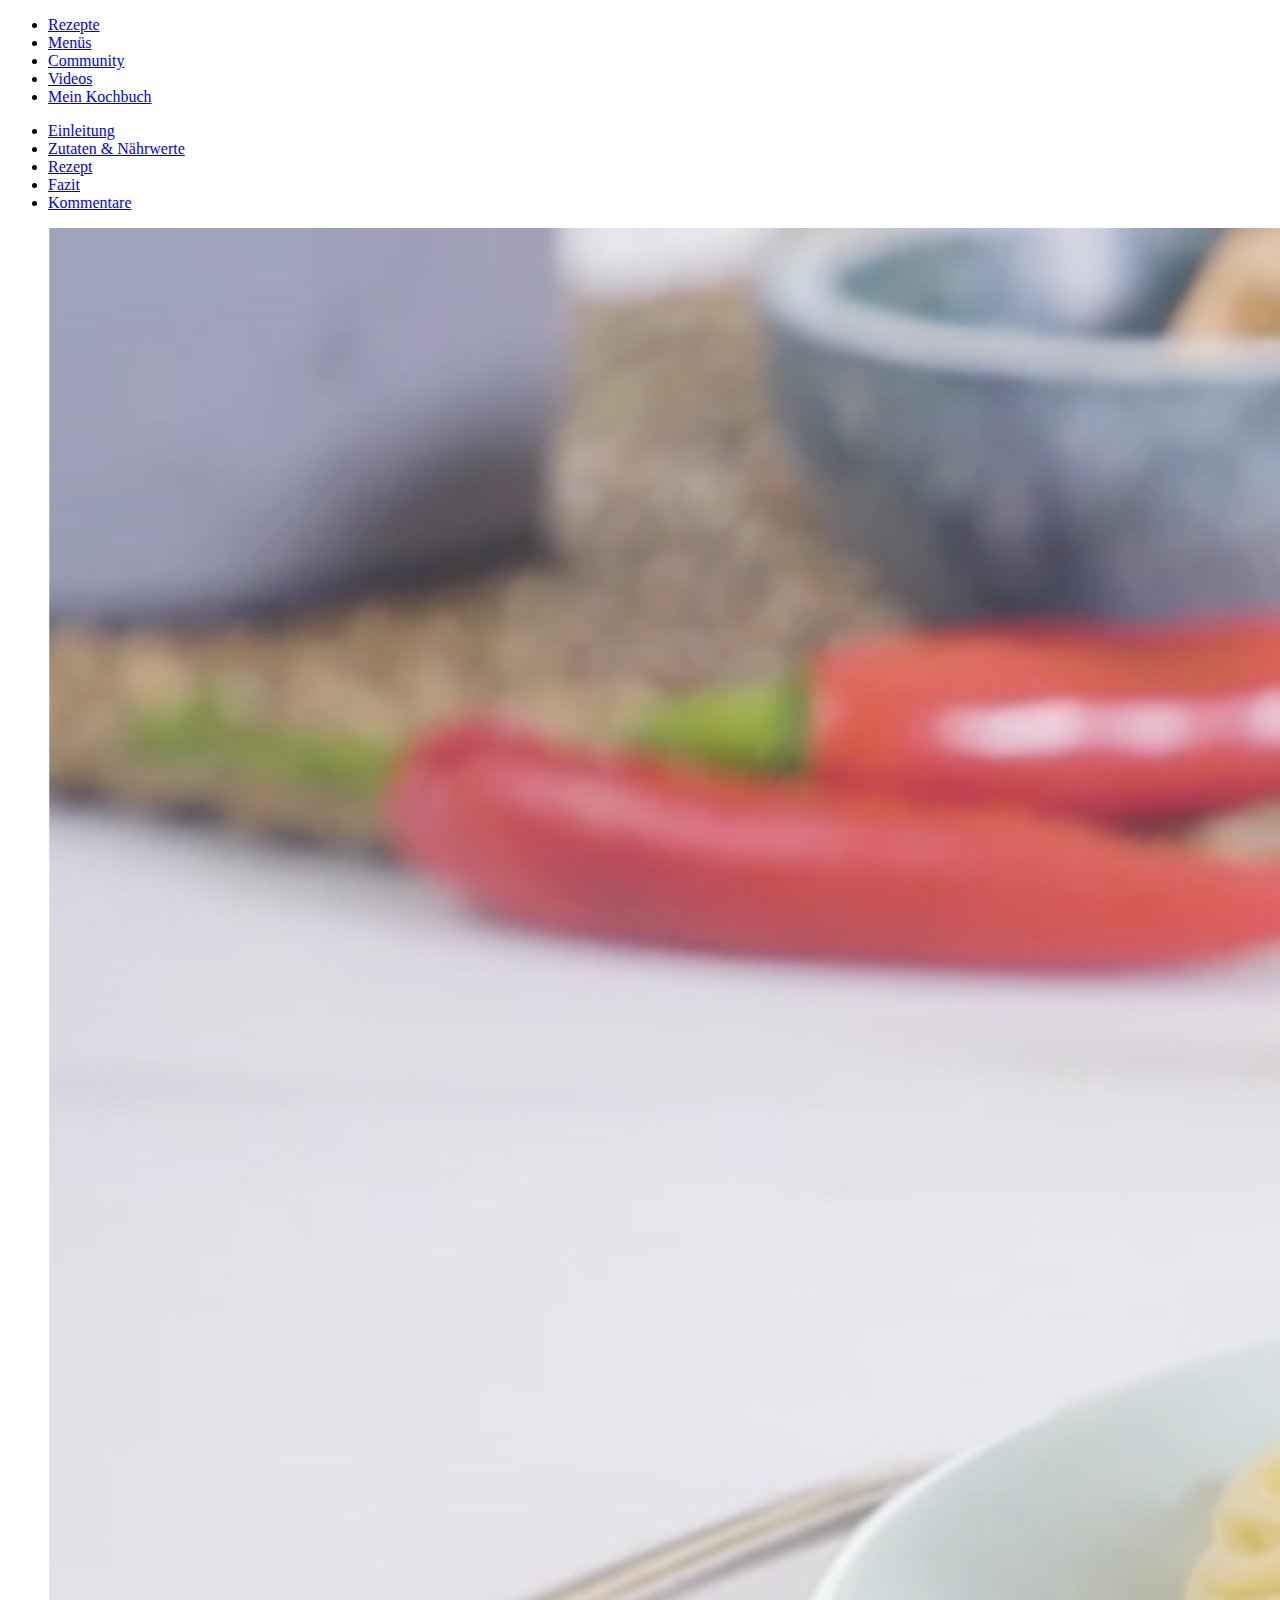
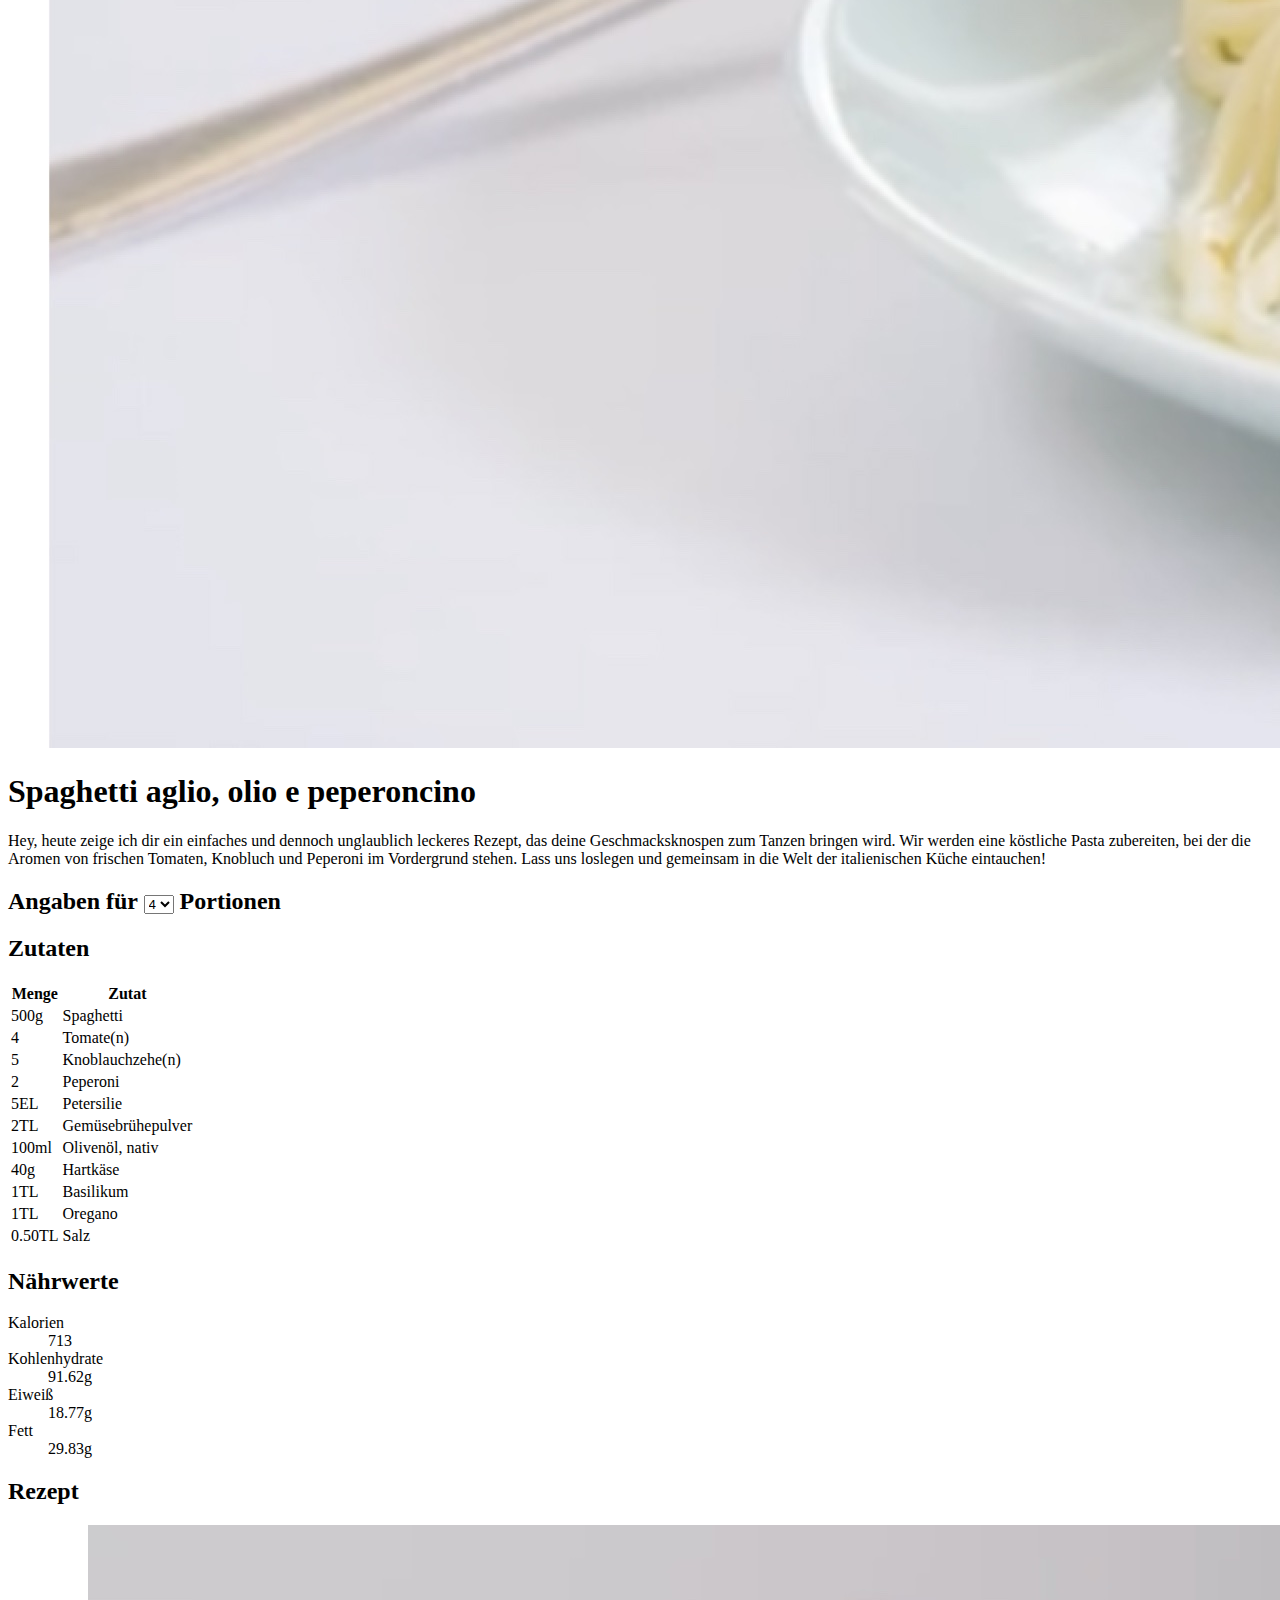
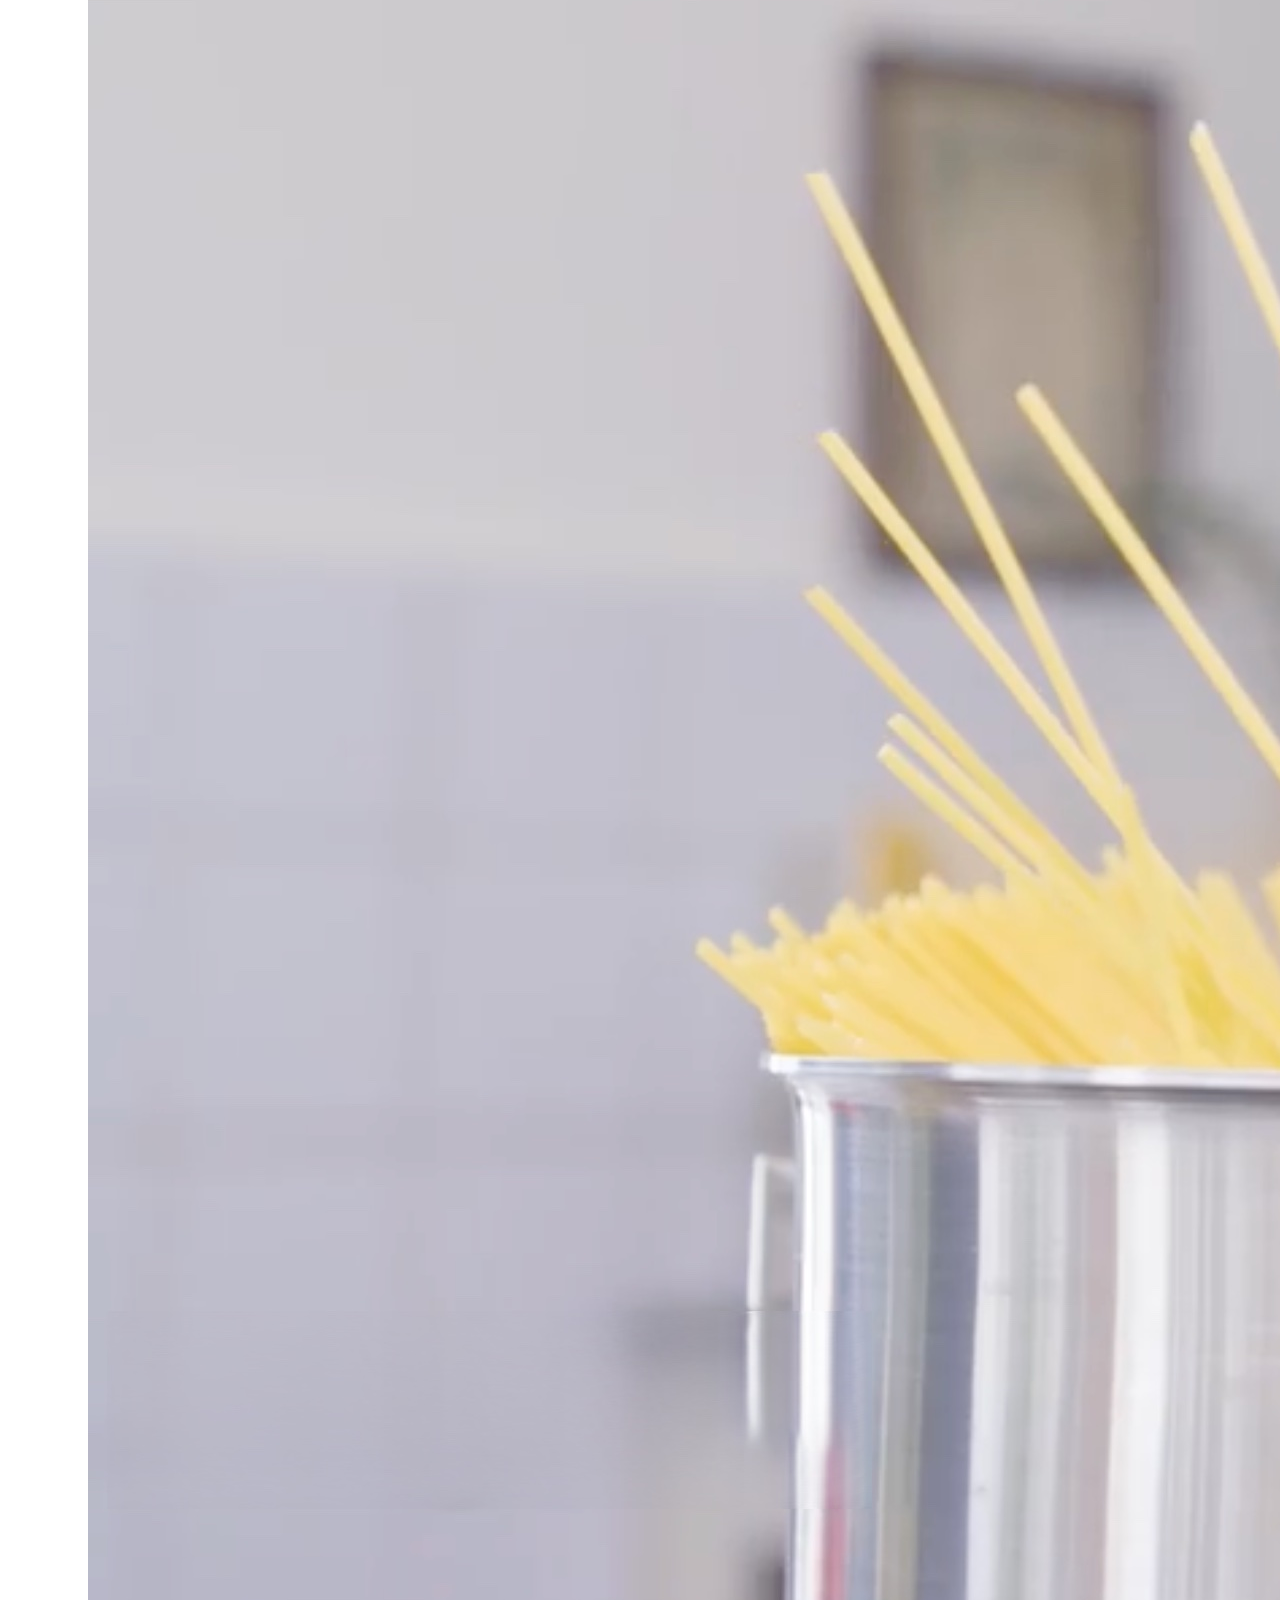
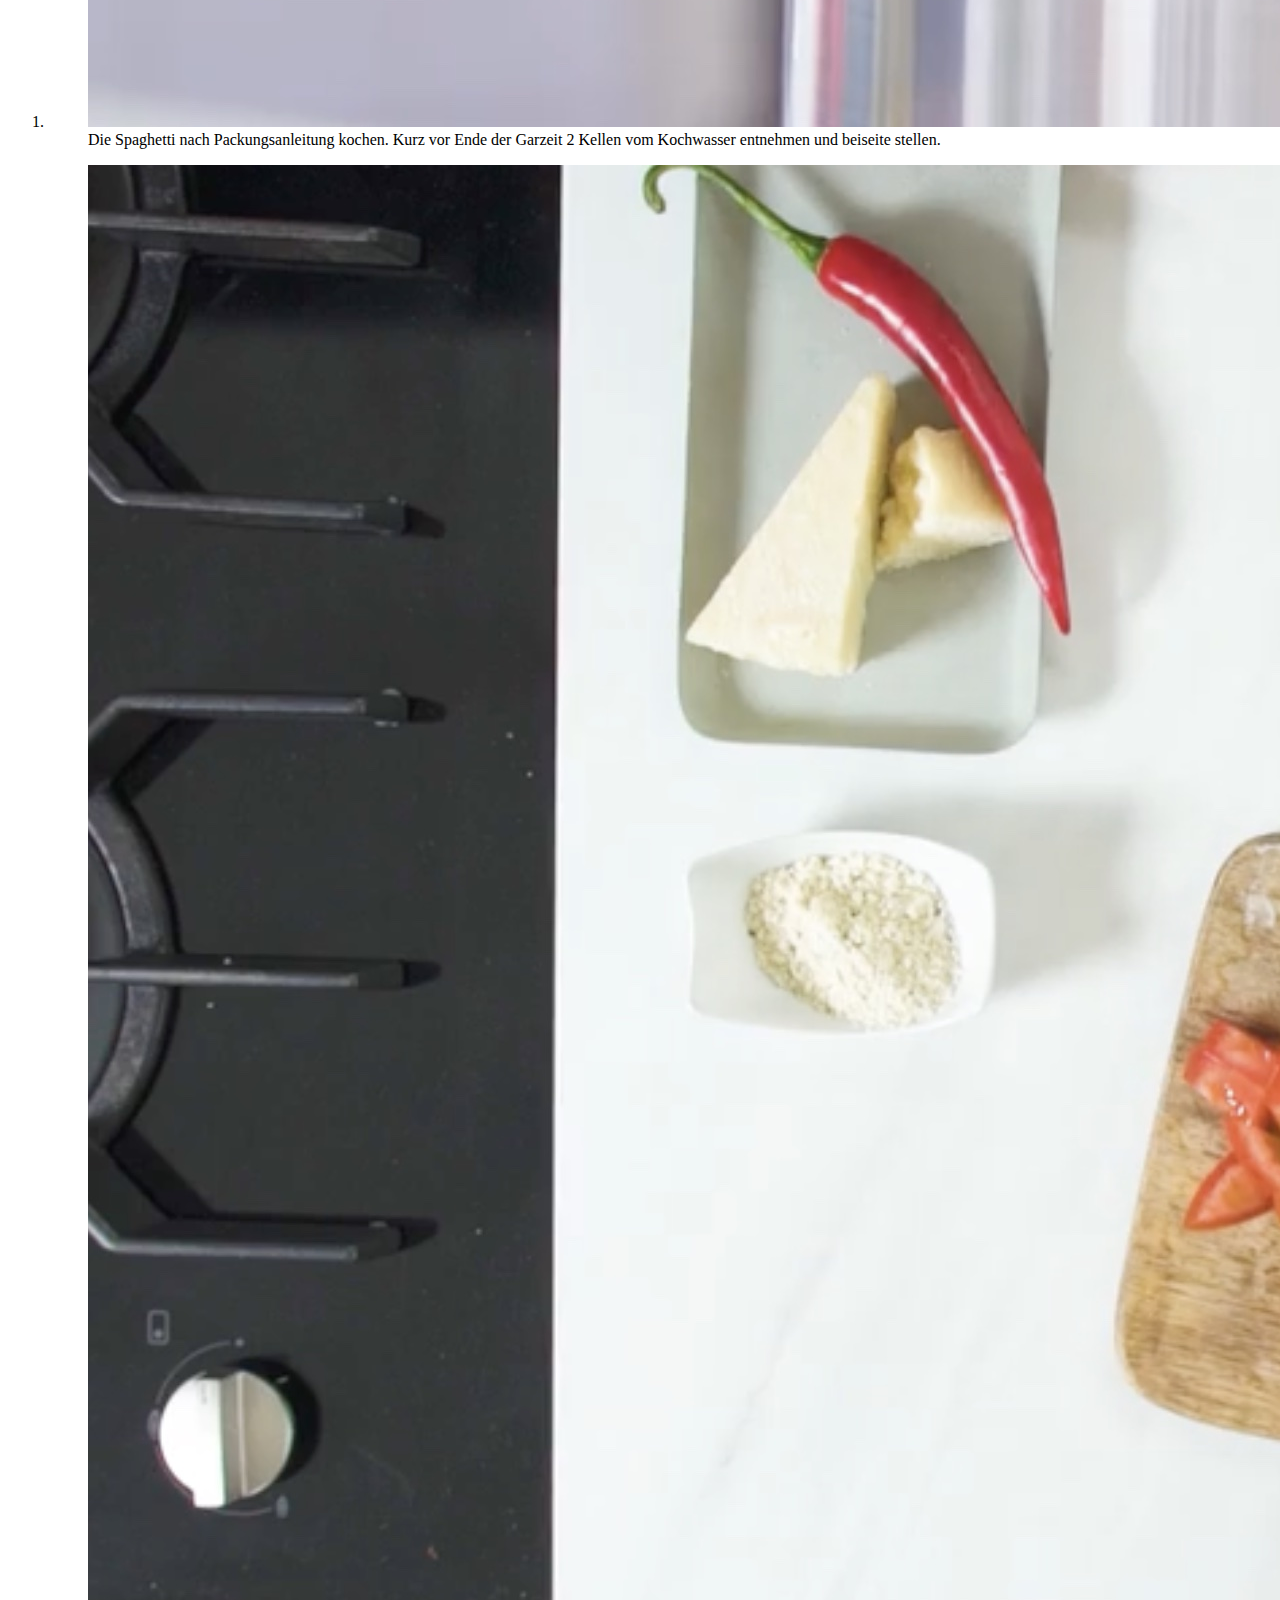
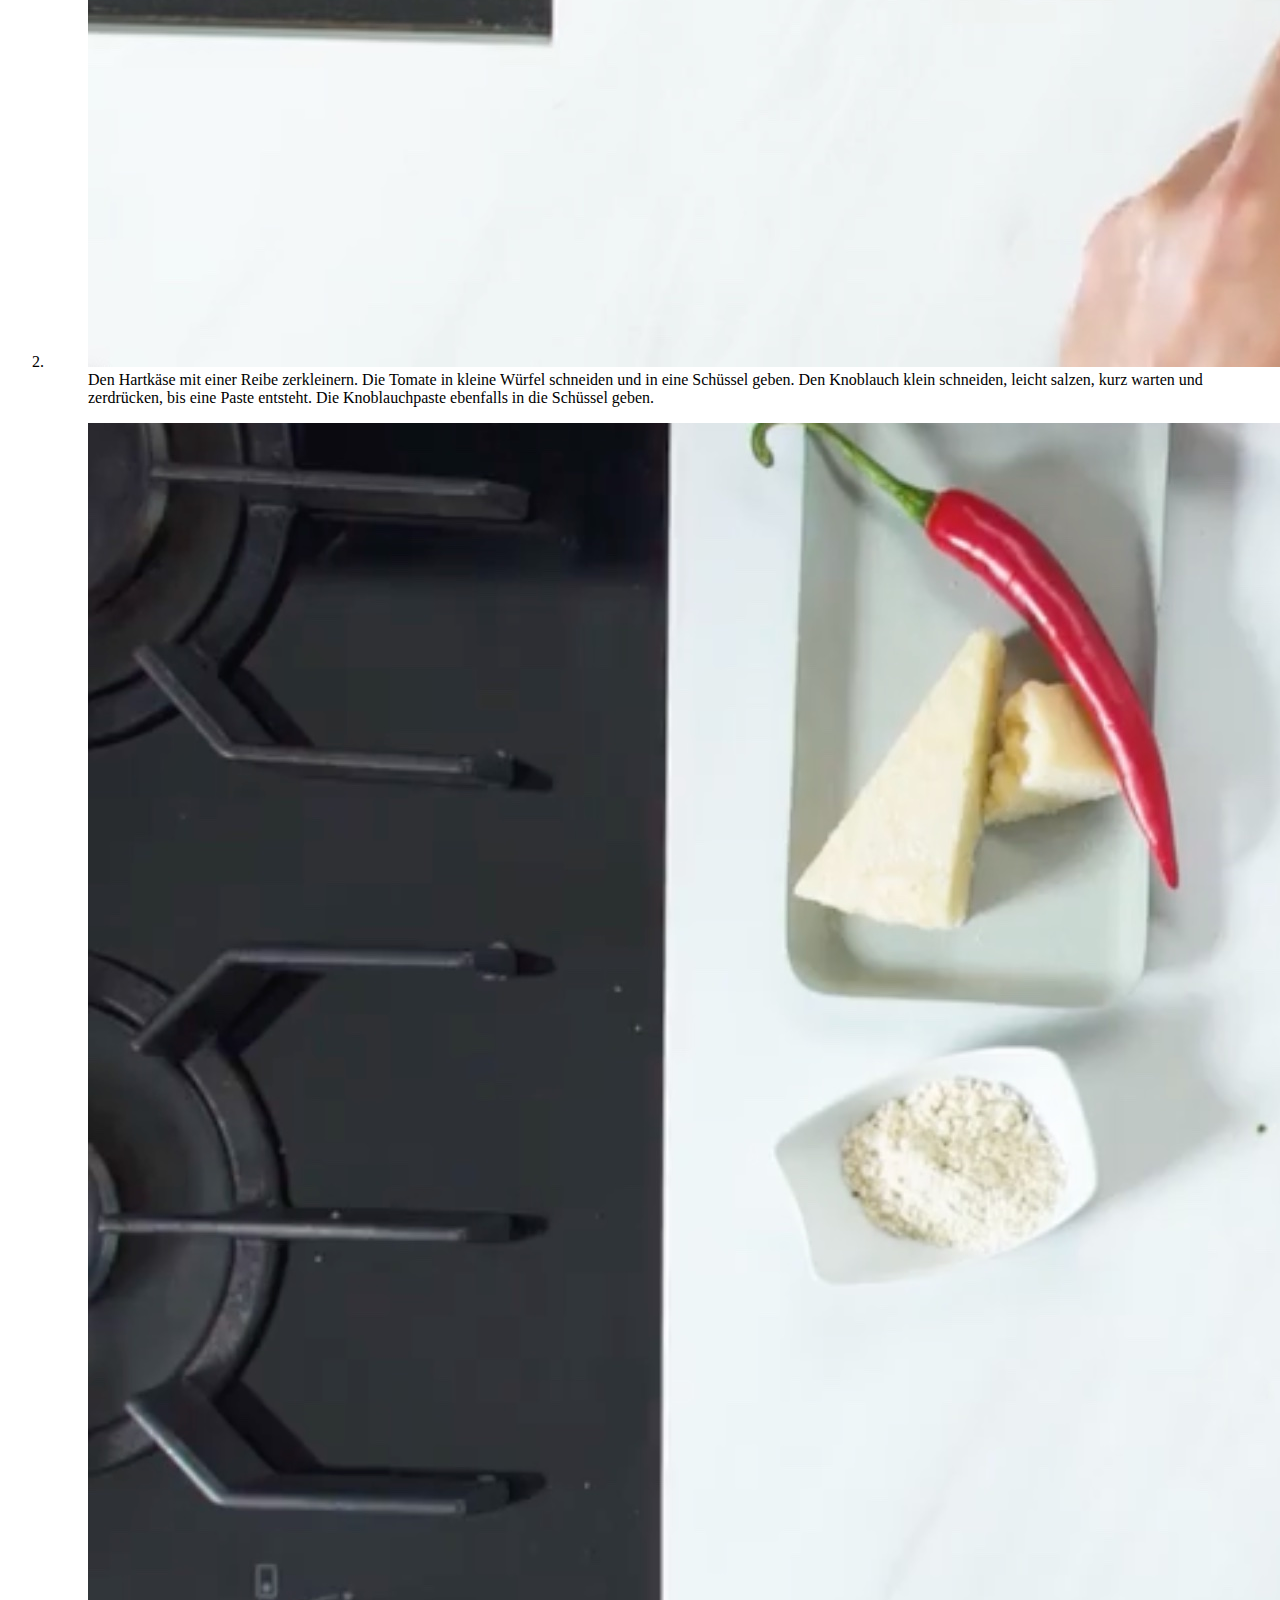
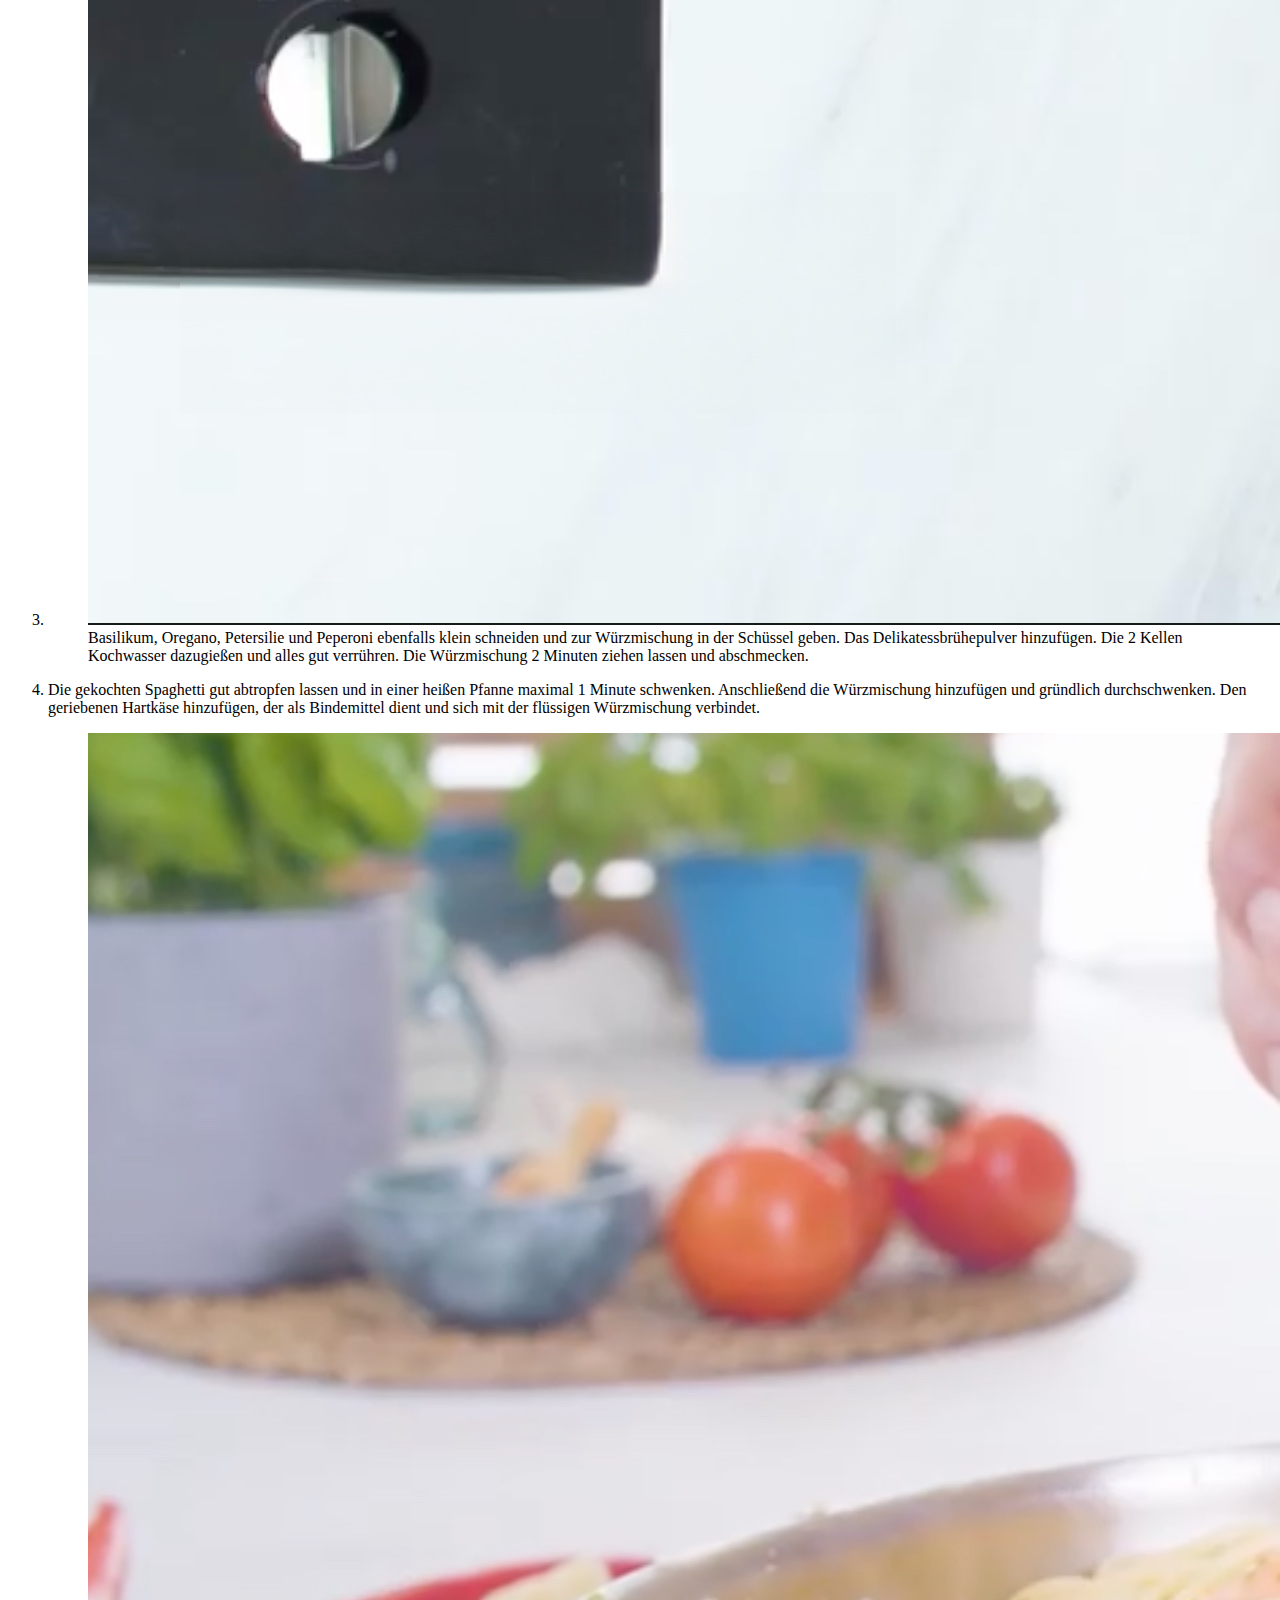
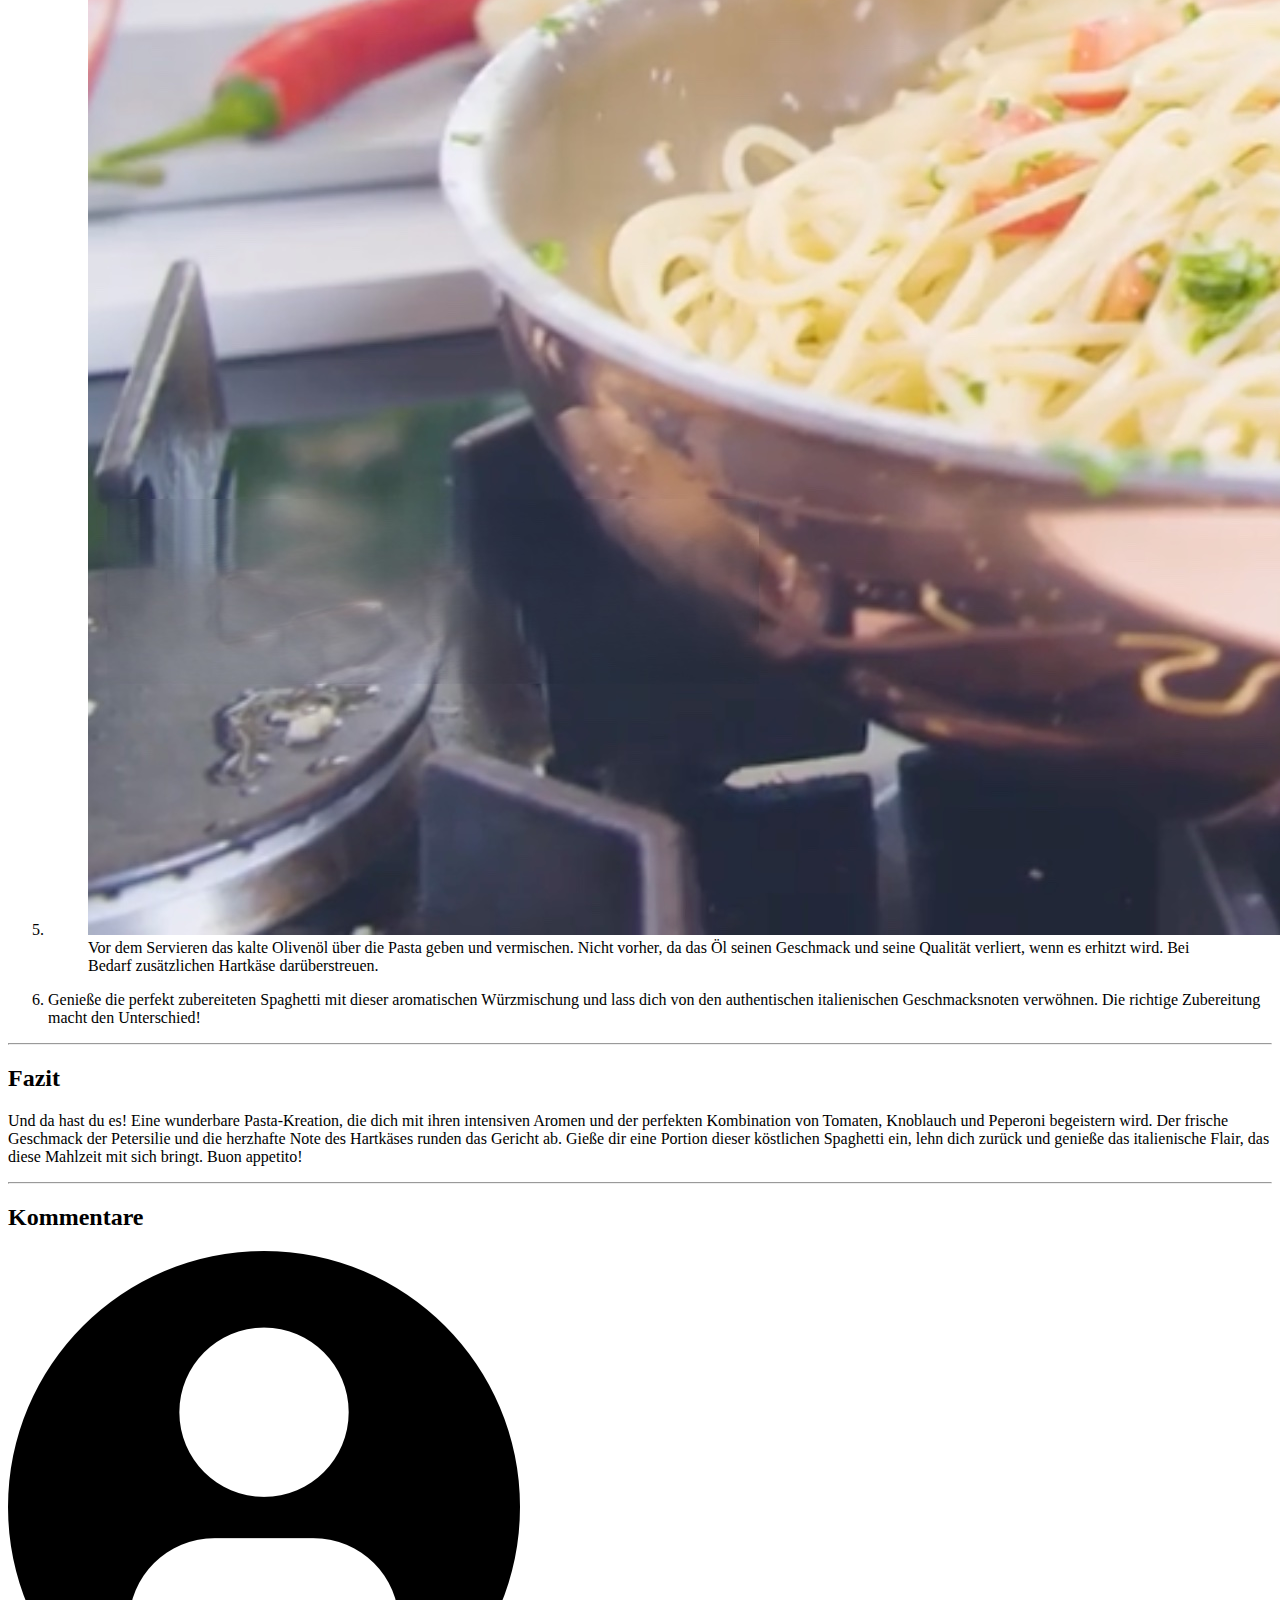
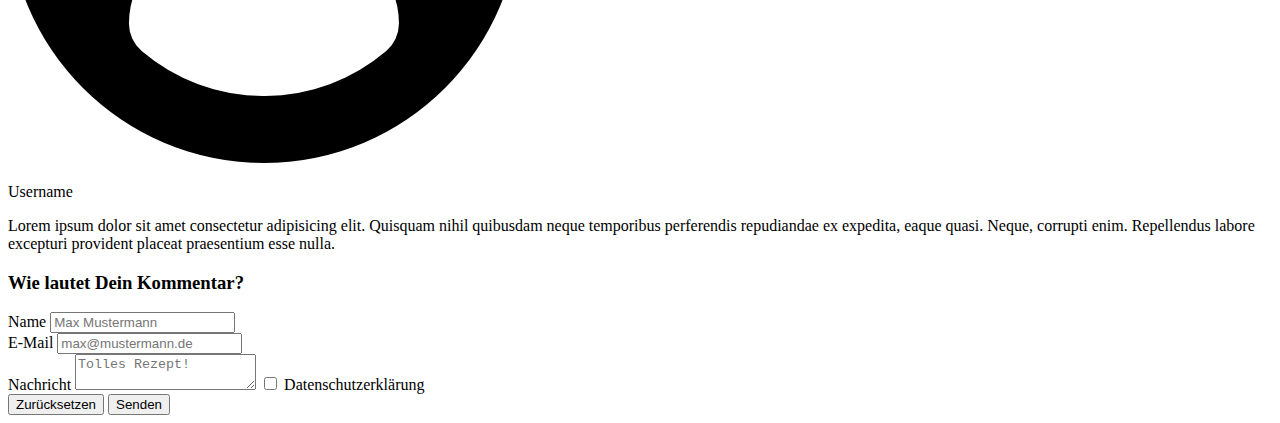
==== recipes/spaghetti-aglio-olio-e-peperoncino.html @ ffceed74 "change on relative path styles" ====
<!DOCTYPE html>
<html lang="de">
  <head>
    <meta charset="UTF-8" >
    <meta http-equiv="X-UA-Compatible" content="IE=edge" >
    <meta name="viewport" content="width=device-width, initial-scale=1.0" >
    <title>Spaghetti aglio, olio e peperoncino</title>

    <link rel="stylesheet" href="https://github.com/mi-classroom/fd-feature-requests-session-6-team-frontdevs/main/styles/reset.css" >
    <link rel="stylesheet" href="https://github.com/mi-classroom/fd-feature-requests-session-6-team-frontdevs/main/styles/base.css" >
    <link rel="stylesheet" href="https://github.com/mi-classroom/fd-feature-requests-session-6-team-frontdevs/main/styles/variables.css" >
    <link rel="stylesheet" href="https://github.com/mi-classroom/fd-feature-requests-session-6-team-frontdevs/main/styles/layout.css" >
    <link rel="stylesheet" href="https://github.com/mi-classroom/fd-feature-requests-session-6-team-frontdevs/main/styles/components.css" >
    <link rel="stylesheet" href="https://github.com/mi-classroom/fd-feature-requests-session-6-team-frontdevs/main/styles/quantity-selector.css" >
  </head>

  <body>
    <header class="navbar">
      <nav>
        <ul>
          <li>
            <a
              class="is-active"
              href="/recipes/spaghetti-aglio-olio-e-peperoncino.html"
              >Rezepte</a
            >
          </li>
          <li><a href="/index.html">Menüs</a></li>
          <li><a href="#">Community</a></li>
          <li><a href="#">Videos</a></li>
          <li><a href="#">Mein Kochbuch</a></li>
        </ul>
      </nav>
    </header>

    <main>
      <nav data-intern-nav class="intern-nav">
        <ul>
          <li><a href="#einleitung">Einleitung</a></li>
          <li><a href="#zutaten-und-naehrwerte">Zutaten & Nährwerte</a></li>
          <li><a href="#rezept">Rezept</a></li>
          <li><a href="#fazit">Fazit</a></li>
          <li><a href="#kommentare">Kommentare</a></li>
        </ul>
      </nav>
      <article class="hero" id="einleitung">
        <figure>
          <img
            src="/images/spaghetti-aglio-olio-e-peperoncino.jpg"
            alt="Bild von Spaghetti aglio, olio e peperoncino"
          >
        </figure>

        <div class="hero-content">
          <h1>Spaghetti aglio, olio e peperoncino</h1>
          <p>
            Hey, heute zeige ich dir ein einfaches und dennoch unglaublich
            leckeres Rezept, das deine Geschmacksknospen zum Tanzen bringen
            wird. Wir werden eine köstliche Pasta zubereiten, bei der die Aromen
            von frischen Tomaten, Knobluch und Peperoni im Vordergrund stehen.
            Lass uns loslegen und gemeinsam in die Welt der italienischen Küche
            eintauchen!
          </p>
        </div>
      </article>

      <section id="zutaten-und-naehrwerte">
        <h2 class="quantity-selector-head">
          Angaben für
          <span class="highlighted">
            <select
              name="quantity-selector"
              id="quantity-selector"
              data-quantity-selector
            >
              <option value="1">1</option>
              <option value="2">2</option>
              <option value="3">3</option>
              <option value="4" selected>4</option>
              <option value="5">5</option>
              <option value="6">6</option>
              <option value="7">7</option>
              <option value="8">8</option>
            </select></span
          >
          Portionen
        </h2>

        <div class="grid" data-columns="2">
          <section class="ingredients">
            <h2>Zutaten</h2>

            <table>
              <thead>
                <tr>
                  <th>Menge</th>
                  <th>Zutat</th>
                </tr>
              </thead>
              <tbody>
                <tr>
                  <td data-quantity="125" data-unit="g"></td>
                  <td>Spaghetti</td>
                </tr>
                <tr>
                  <td data-quantity="1"></td>
                  <td>Tomate(n)</td>
                </tr>
                <tr>
                  <td data-quantity="1.25"></td>
                  <td>Knoblauchzehe(n)</td>
                </tr>
                <tr>
                  <td data-quantity="0.5"></td>
                  <td>Peperoni</td>
                </tr>
                <tr>
                  <td data-quantity="1.25" data-unit="EL"></td>
                  <td>Petersilie</td>
                </tr>
                <tr>
                  <td data-quantity="0.5" data-unit="TL"></td>
                  <td>Gemüsebrühepulver</td>
                </tr>
                <tr>
                  <td data-quantity="25" data-unit="ml"></td>
                  <td>Olivenöl, nativ</td>
                </tr>
                <tr>
                  <td data-quantity="10" data-unit="g"></td>
                  <td>Hartkäse</td>
                </tr>
                <tr>
                  <td data-quantity="0.25" data-unit="TL"></td>
                  <td>Basilikum</td>
                </tr>
                <tr>
                  <td data-quantity="0.25" data-unit="TL"></td>
                  <td>Oregano</td>
                </tr>
                <tr>
                  <td data-quantity="0.125" data-unit="TL"></td>
                  <td>Salz</td>
                </tr>
              </tbody>
            </table>
          </section>

          <section class="nutritional-values">
            <h2>Nährwerte</h2>

            <dl>
              <dt>Kalorien</dt>
              <dd data-quantity="178.25"></dd>
              <dt>Kohlenhydrate</dt>
              <dd data-quantity="22.905" data-unit="g"></dd>
              <dt>Eiweiß</dt>
              <dd data-quantity="4.6925" data-unit="g"></dd>
              <dt>Fett</dt>
              <dd data-quantity="7.4575" data-unit="g"></dd>
            </dl>
          </section>
        </div>
      </section>

      <section id="rezept">
        <h2>Rezept</h2>
        <ol class="steps">
          <li>
            <figure>
              <img
                src="../images/step-1.jpg"
                alt="Topf mit kassen Spaghetti drin"
              >
              <figcaption class="has-counter">
                Die Spaghetti nach Packungsanleitung kochen. Kurz vor Ende der
                Garzeit 2 Kellen vom Kochwasser entnehmen und beiseite stellen.
              </figcaption>
            </figure>
          </li>
          <li>
            <figure class="is-reversed">
              <img
                src="../images/step-2.jpg"
                alt="Topf mit kassen Spaghetti drin"
              >
              <figcaption class="has-counter">
                Den Hartkäse mit einer Reibe zerkleinern. Die Tomate in kleine
                Würfel schneiden und in eine Schüssel geben. Den Knoblauch klein
                schneiden, leicht salzen, kurz warten und zerdrücken, bis eine
                Paste entsteht. Die Knoblauchpaste ebenfalls in die Schüssel
                geben.
              </figcaption>
            </figure>
          </li>
          <li>
            <figure>
              <img
                src="../images/step-3.jpg"
                alt="Topf mit kassen Spaghetti drin"
              >
              <figcaption class="has-counter">
                Basilikum, Oregano, Petersilie und Peperoni ebenfalls klein
                schneiden und zur Würzmischung in der Schüssel geben. Das
                Delikatessbrühepulver hinzufügen. Die 2 Kellen Kochwasser
                dazugießen und alles gut verrühren. Die Würzmischung 2 Minuten
                ziehen lassen und abschmecken.
              </figcaption>
            </figure>
          </li>
          <li class="is-text-only">
            <p class="has-counter">
              Die gekochten Spaghetti gut abtropfen lassen und in einer heißen
              Pfanne maximal 1 Minute schwenken. Anschließend die Würzmischung
              hinzufügen und gründlich durchschwenken. Den geriebenen Hartkäse
              hinzufügen, der als Bindemittel dient und sich mit der flüssigen
              Würzmischung verbindet.
            </p>
          </li>
          <li>
            <figure class="is-reversed">
              <img
                src="../images/step-4.jpg"
                alt="Topf mit kassen Spaghetti drin"
              >
              <figcaption class="has-counter">
                Vor dem Servieren das kalte Olivenöl über die Pasta geben und
                vermischen. Nicht vorher, da das Öl seinen Geschmack und seine
                Qualität verliert, wenn es erhitzt wird. Bei Bedarf zusätzlichen
                Hartkäse darüberstreuen.
              </figcaption>
            </figure>
          </li>
          <li class="is-text-only">
            <p class="has-counter">
              Genieße die perfekt zubereiteten Spaghetti mit dieser aromatischen
              Würzmischung und lass dich von den authentischen italienischen
              Geschmacksnoten verwöhnen. Die richtige Zubereitung macht den
              Unterschied!
            </p>
          </li>
        </ol>

        <hr >
      </section>

      <section id="fazit">
        <h2>Fazit</h2>
        <p>
          Und da hast du es! Eine wunderbare Pasta-Kreation, die dich mit ihren
          intensiven Aromen und der perfekten Kombination von Tomaten, Knoblauch
          und Peperoni begeistern wird. Der frische Geschmack der Petersilie und
          die herzhafte Note des Hartkäses runden das Gericht ab. Gieße dir eine
          Portion dieser köstlichen Spaghetti ein, lehn dich zurück und genieße
          das italienische Flair, das diese Mahlzeit mit sich bringt. Buon
          appetito!
        </p>

        <hr >
      </section>

      <section class="comments" id="kommentare">
        <h2>Kommentare</h2>
        <div class="comment">
          <div class="comment-user-info">
            <img src="../images/user.png" alt="Logo" >
            <p>Username</p>
          </div>
          <p>
            Lorem ipsum dolor sit amet consectetur adipisicing elit. Quisquam
            nihil quibusdam neque temporibus perferendis repudiandae ex
            expedita, eaque quasi. Neque, corrupti enim. Repellendus labore
            excepturi provident placeat praesentium esse nulla.
          </p>
        </div>

        <h3>Wie lautet Dein Kommentar?</h3>

        <form action="#">
          <div class="form-container">
            <div class="input-container">
              <label for="name">Name</label>
              <input
                type="text"
                id="name"
                name="name"
                placeholder="Max Mustermann"
              >
            </div>

            <div class="input-container">
              <label for="email">E-Mail</label>
              <input
                type="email"
                id="email"
                name="email"
                placeholder="max@mustermann.de"
              >
            </div>
          </div>

          <div></div>

          <label for="message">Nachricht</label>
          <textarea
            id="message"
            name="message"
            placeholder="Tolles Rezept!"
          ></textarea>

          <label for="data">
            <input type="checkbox" id="data" name="data" >
            Datenschutzerklärung</label
          >

          <div class="form-container">
            <button type="reset">Zurücksetzen</button>

            <button id="comment-submit-btn" type="submit">Senden</button>
          </div>
        </form>
      </section>
    </main>

    <script src="/scripts/form-validation.js"></script>
    <script src="/scripts/main.js"></script>
    <script src="/scripts/quantity-selector.js"></script>
  </body>
</html>
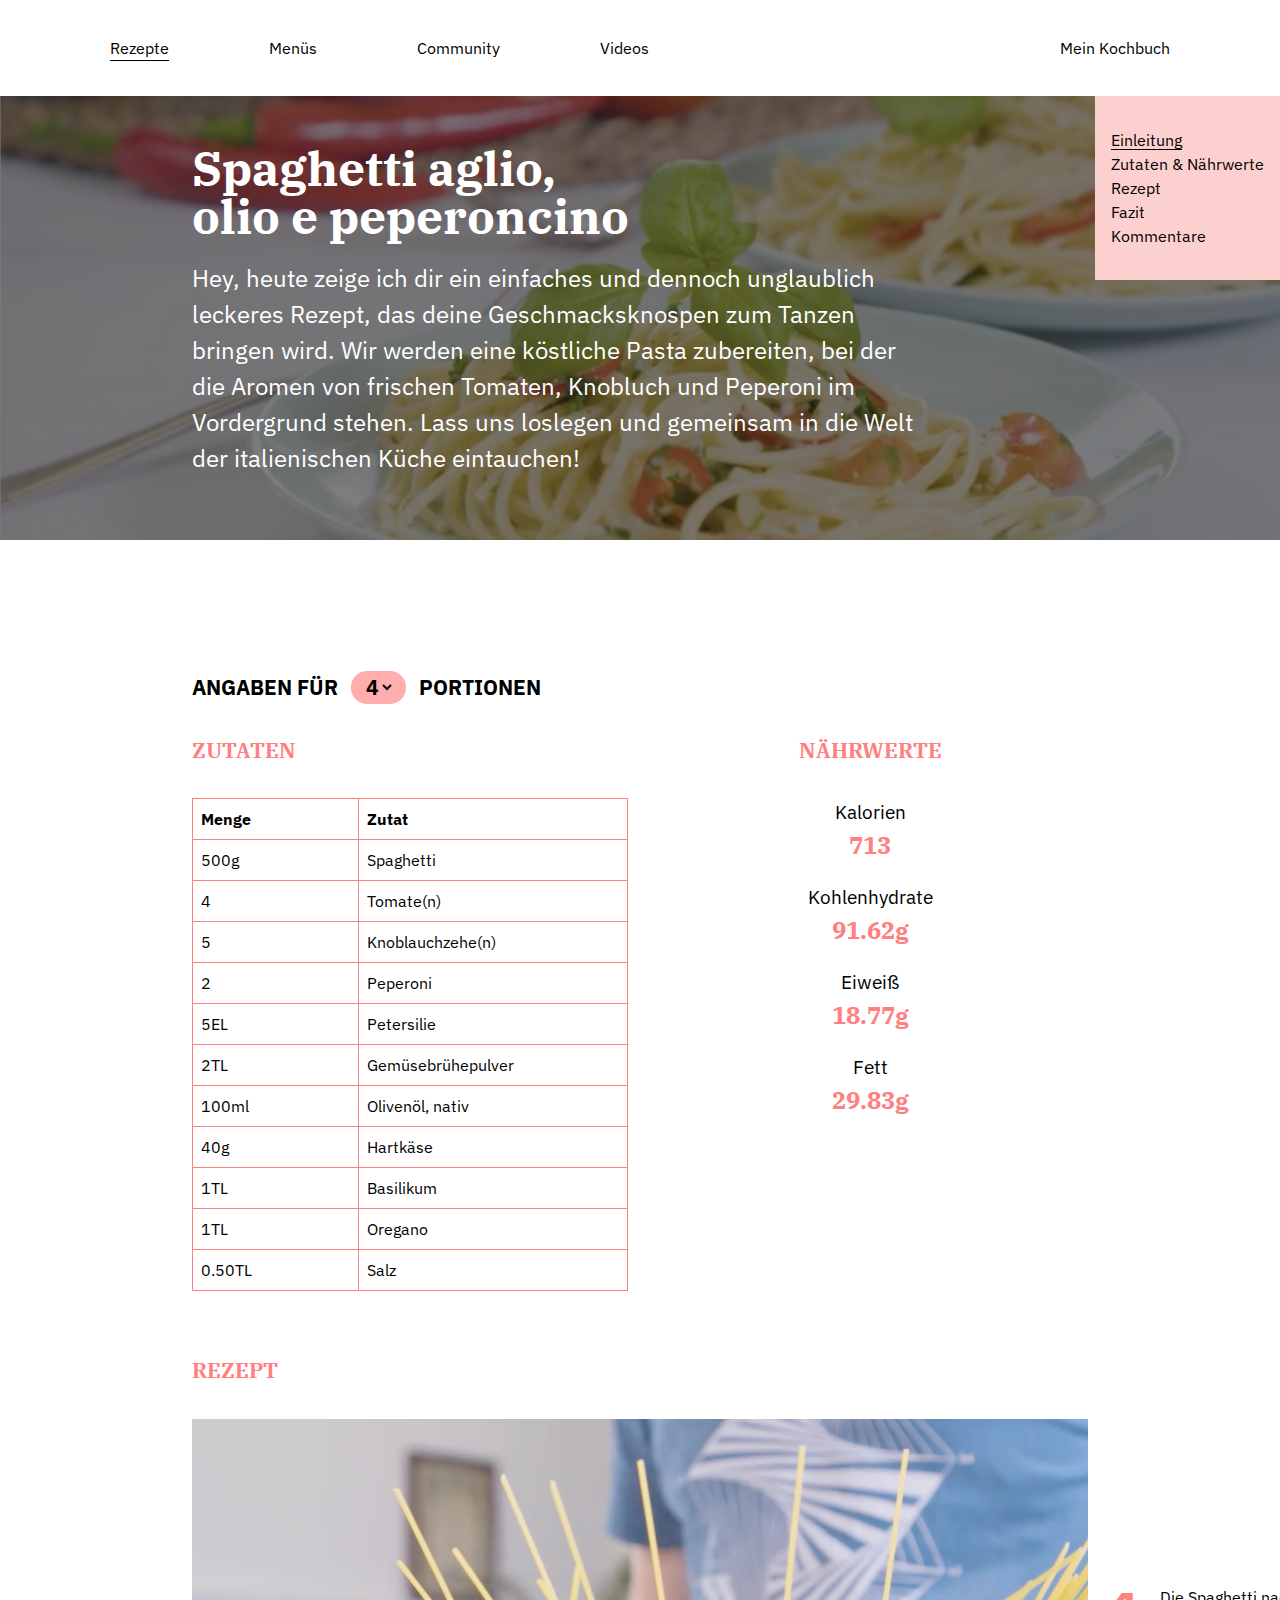
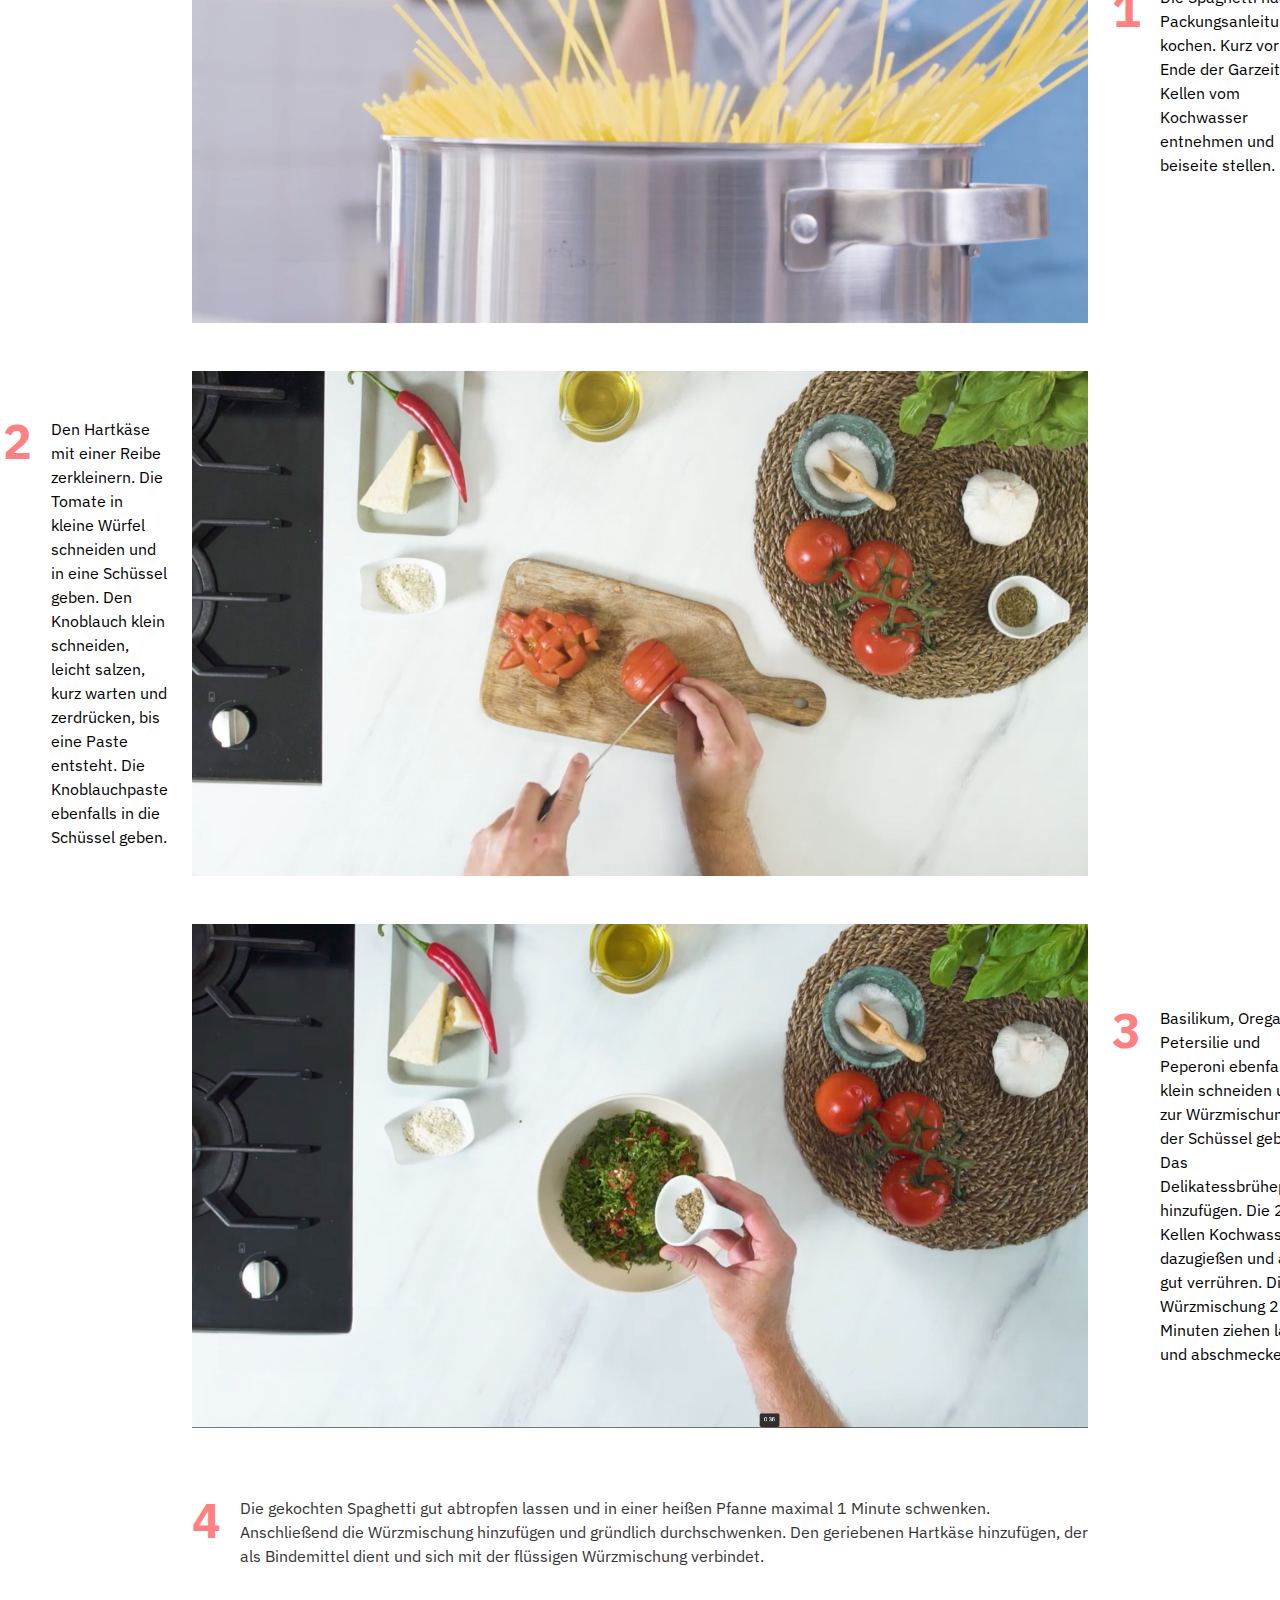
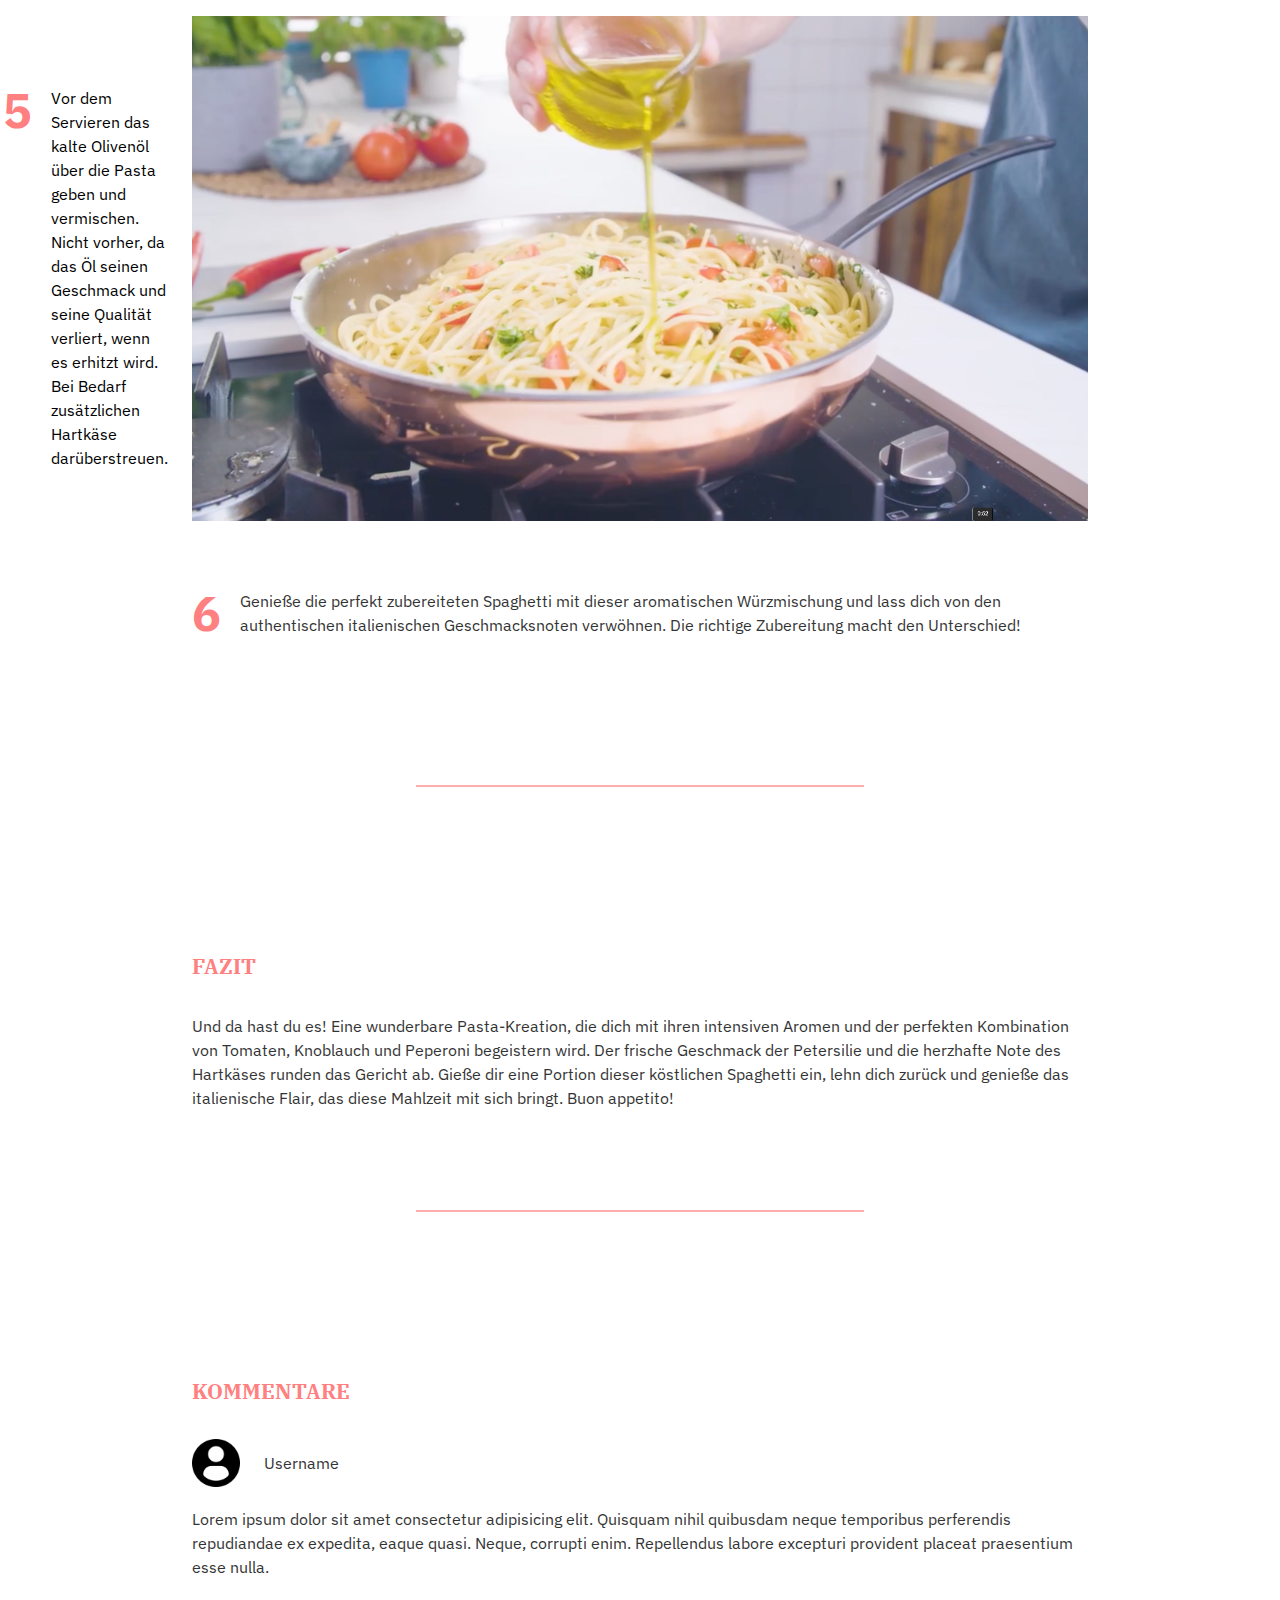
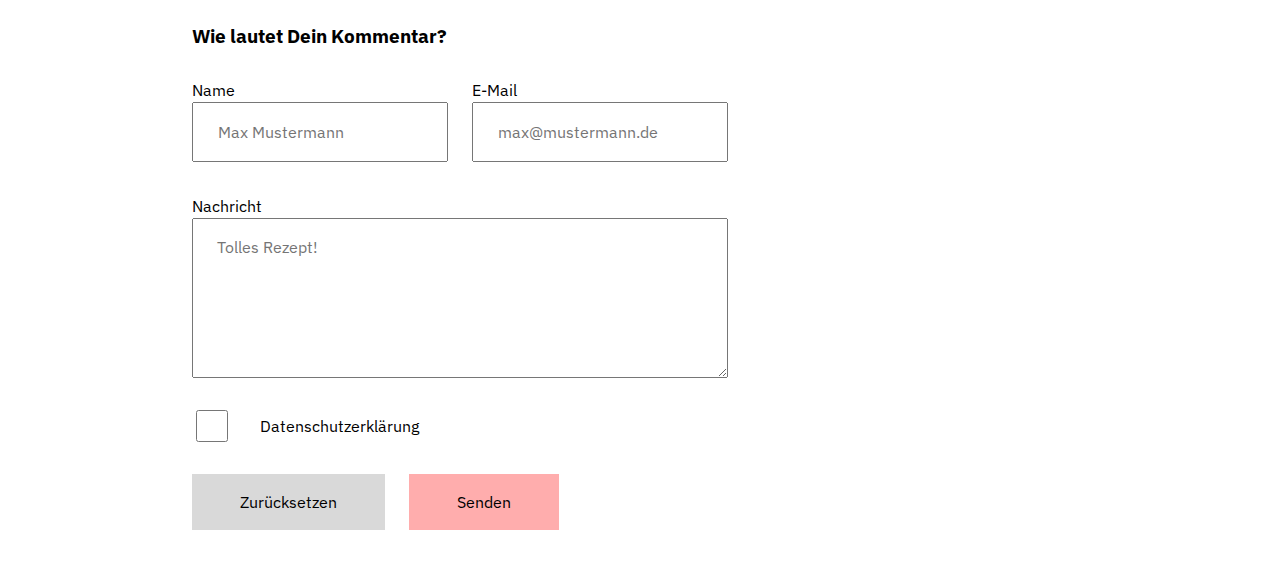
==== commit 50781491: "Versuch 3 relative paths styles" ====
--- a/recipes/spaghetti-aglio-olio-e-peperoncino.html
+++ b/recipes/spaghetti-aglio-olio-e-peperoncino.html
@@ -6,12 +6,12 @@
     <meta name="viewport" content="width=device-width, initial-scale=1.0" >
     <title>Spaghetti aglio, olio e peperoncino</title>
 
-    <link rel="stylesheet" href="https://github.com/mi-classroom/fd-feature-requests-session-6-team-frontdevs/main/styles/reset.css" >
-    <link rel="stylesheet" href="https://github.com/mi-classroom/fd-feature-requests-session-6-team-frontdevs/main/styles/base.css" >
-    <link rel="stylesheet" href="https://github.com/mi-classroom/fd-feature-requests-session-6-team-frontdevs/main/styles/variables.css" >
-    <link rel="stylesheet" href="https://github.com/mi-classroom/fd-feature-requests-session-6-team-frontdevs/main/styles/layout.css" >
-    <link rel="stylesheet" href="https://github.com/mi-classroom/fd-feature-requests-session-6-team-frontdevs/main/styles/components.css" >
-    <link rel="stylesheet" href="https://github.com/mi-classroom/fd-feature-requests-session-6-team-frontdevs/main/styles/quantity-selector.css" >
+    <link rel="stylesheet" href="..\styles\reset.css" >
+    <link rel="stylesheet" href="..\styles\base.css" >
+    <link rel="stylesheet" href="..\styles\variables.css" >
+    <link rel="stylesheet" href="..\styles\layout.css" >
+    <link rel="stylesheet" href="..\styles\components.css" >
+    <link rel="stylesheet" href="..\styles\quantity-selector.css" >
   </head>
 
   <body>
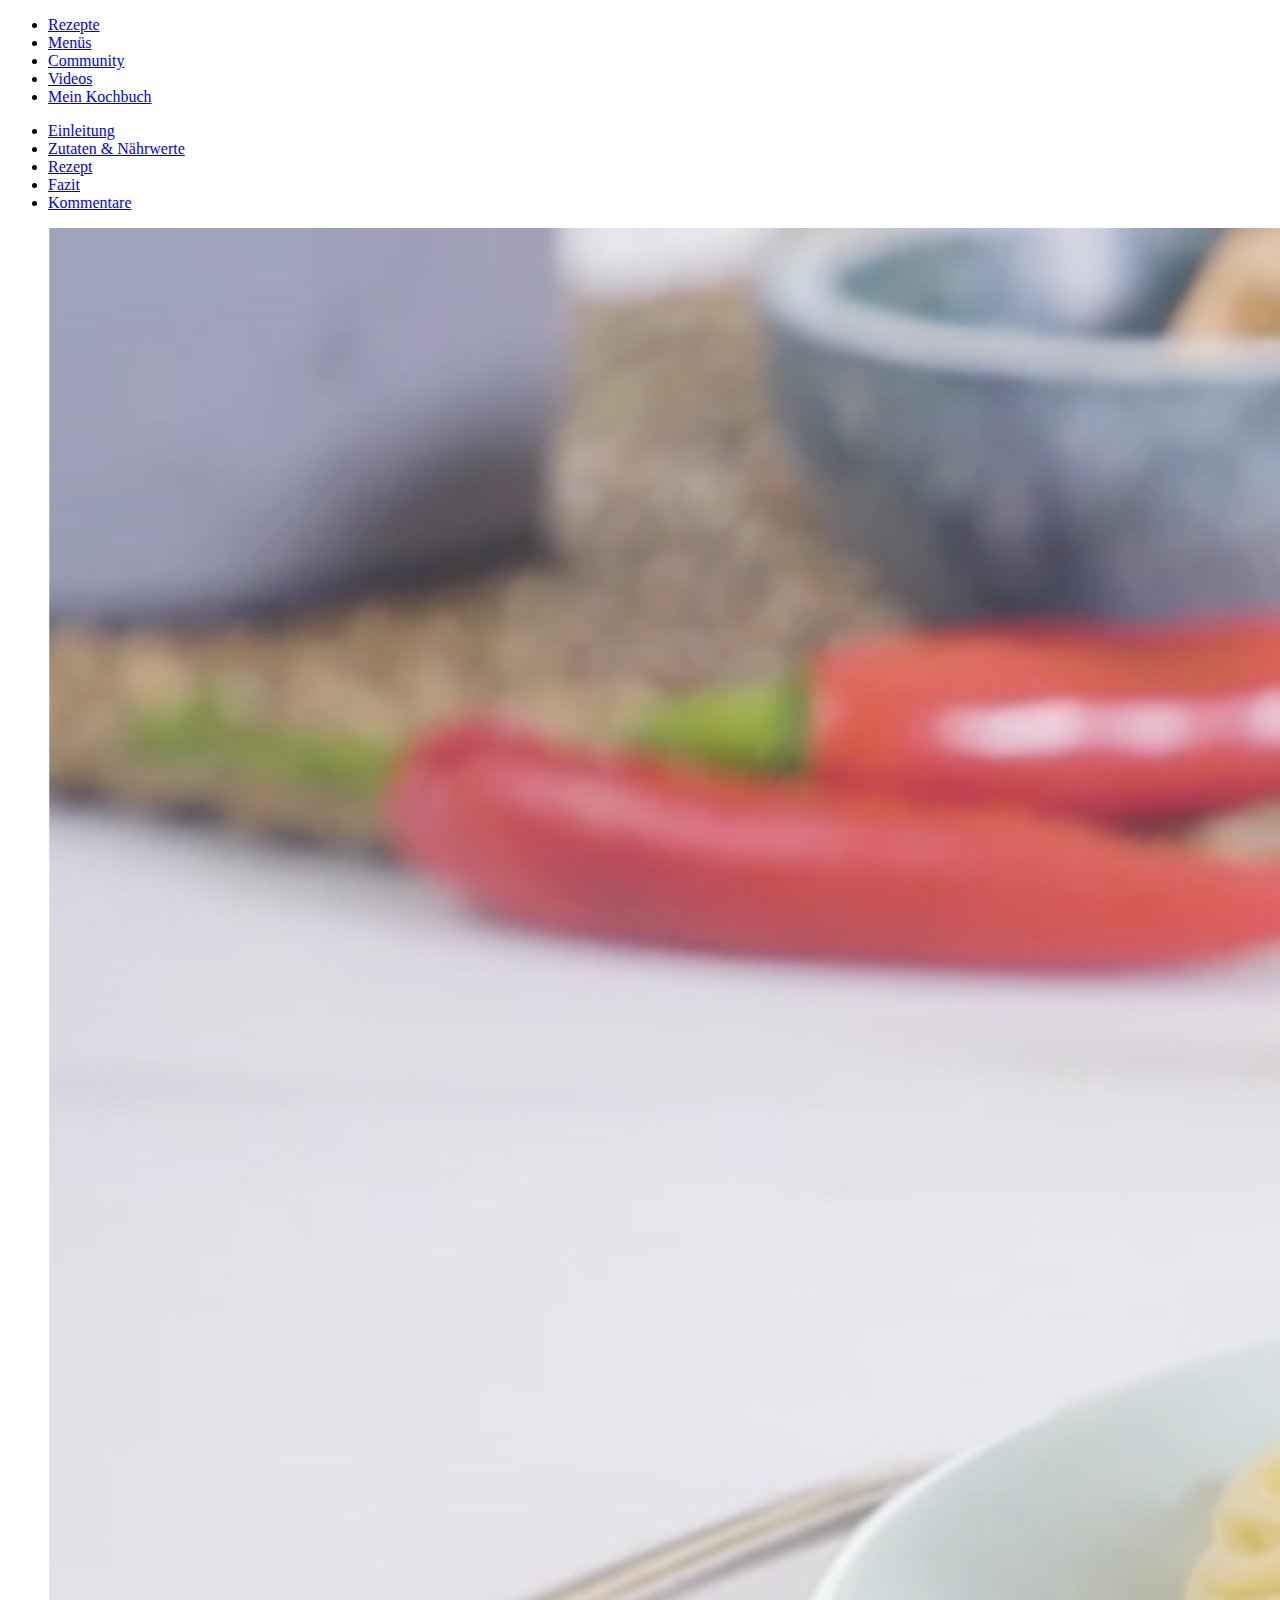
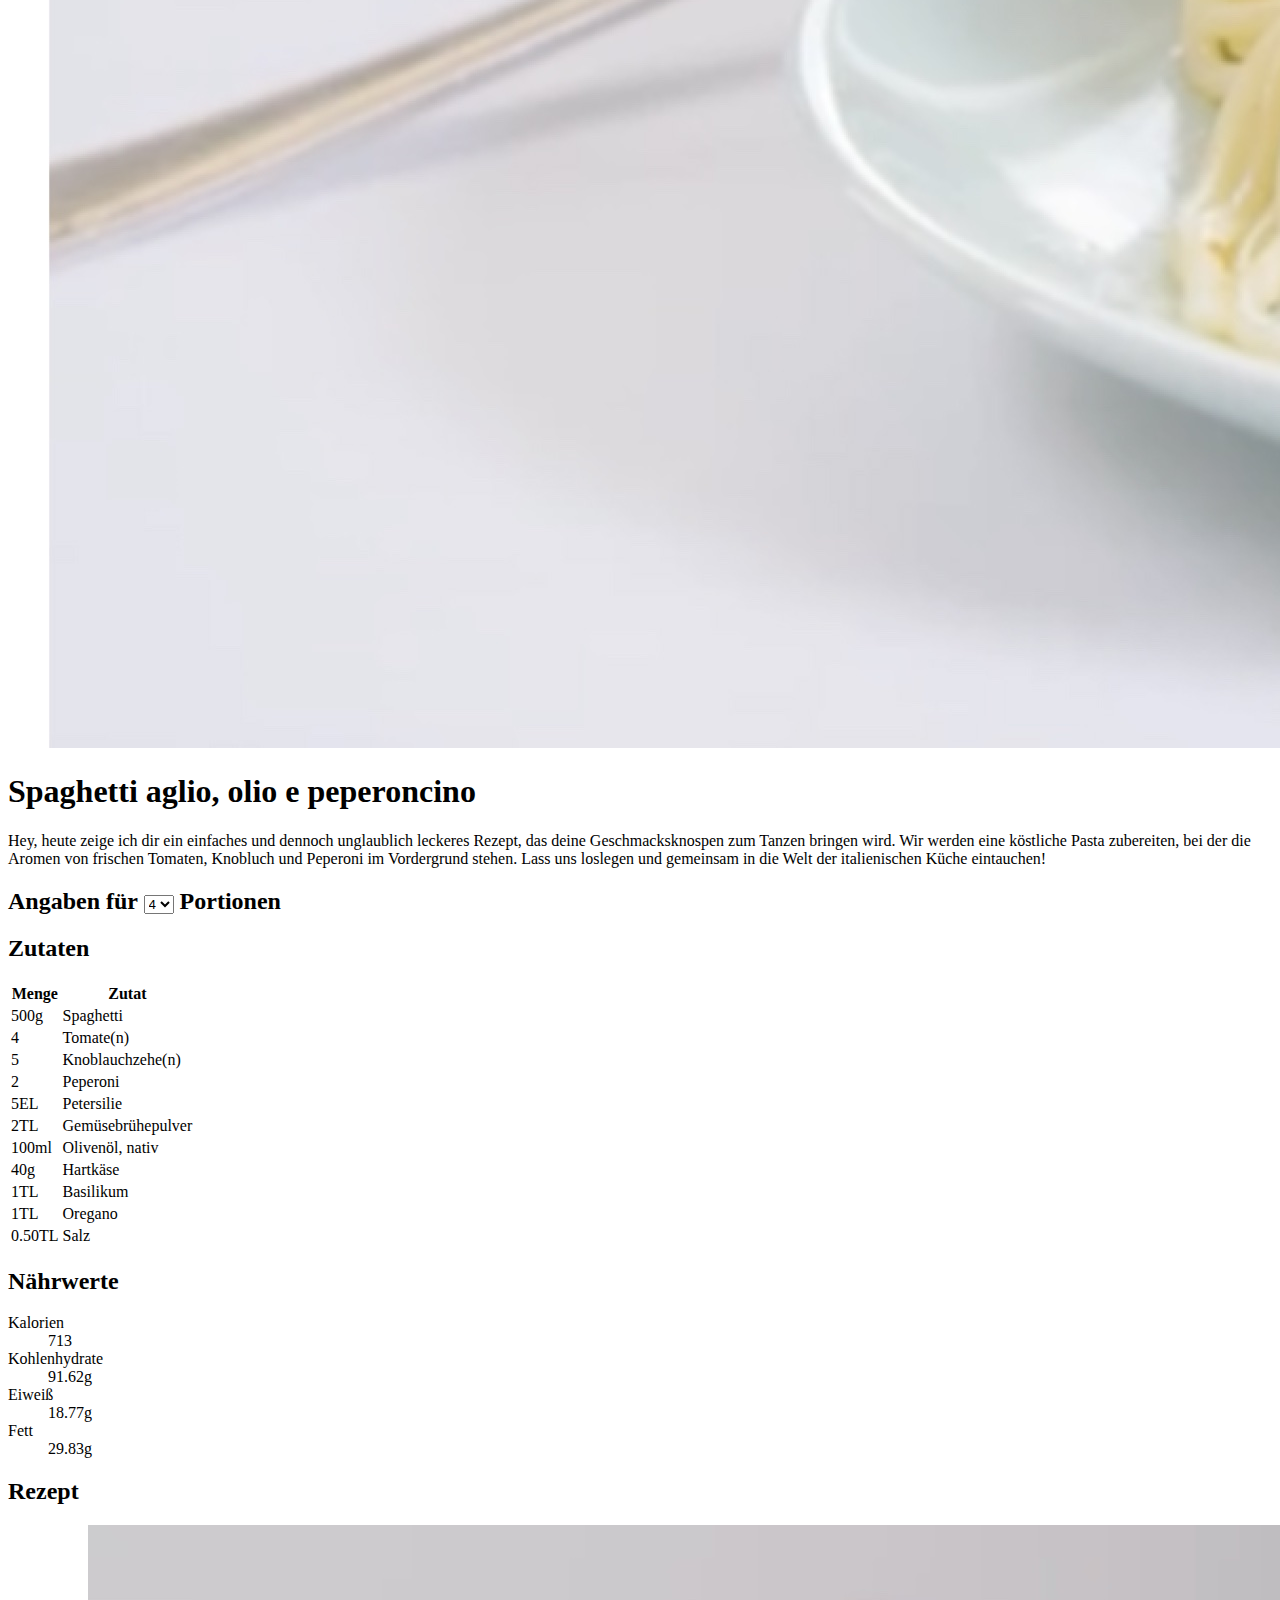
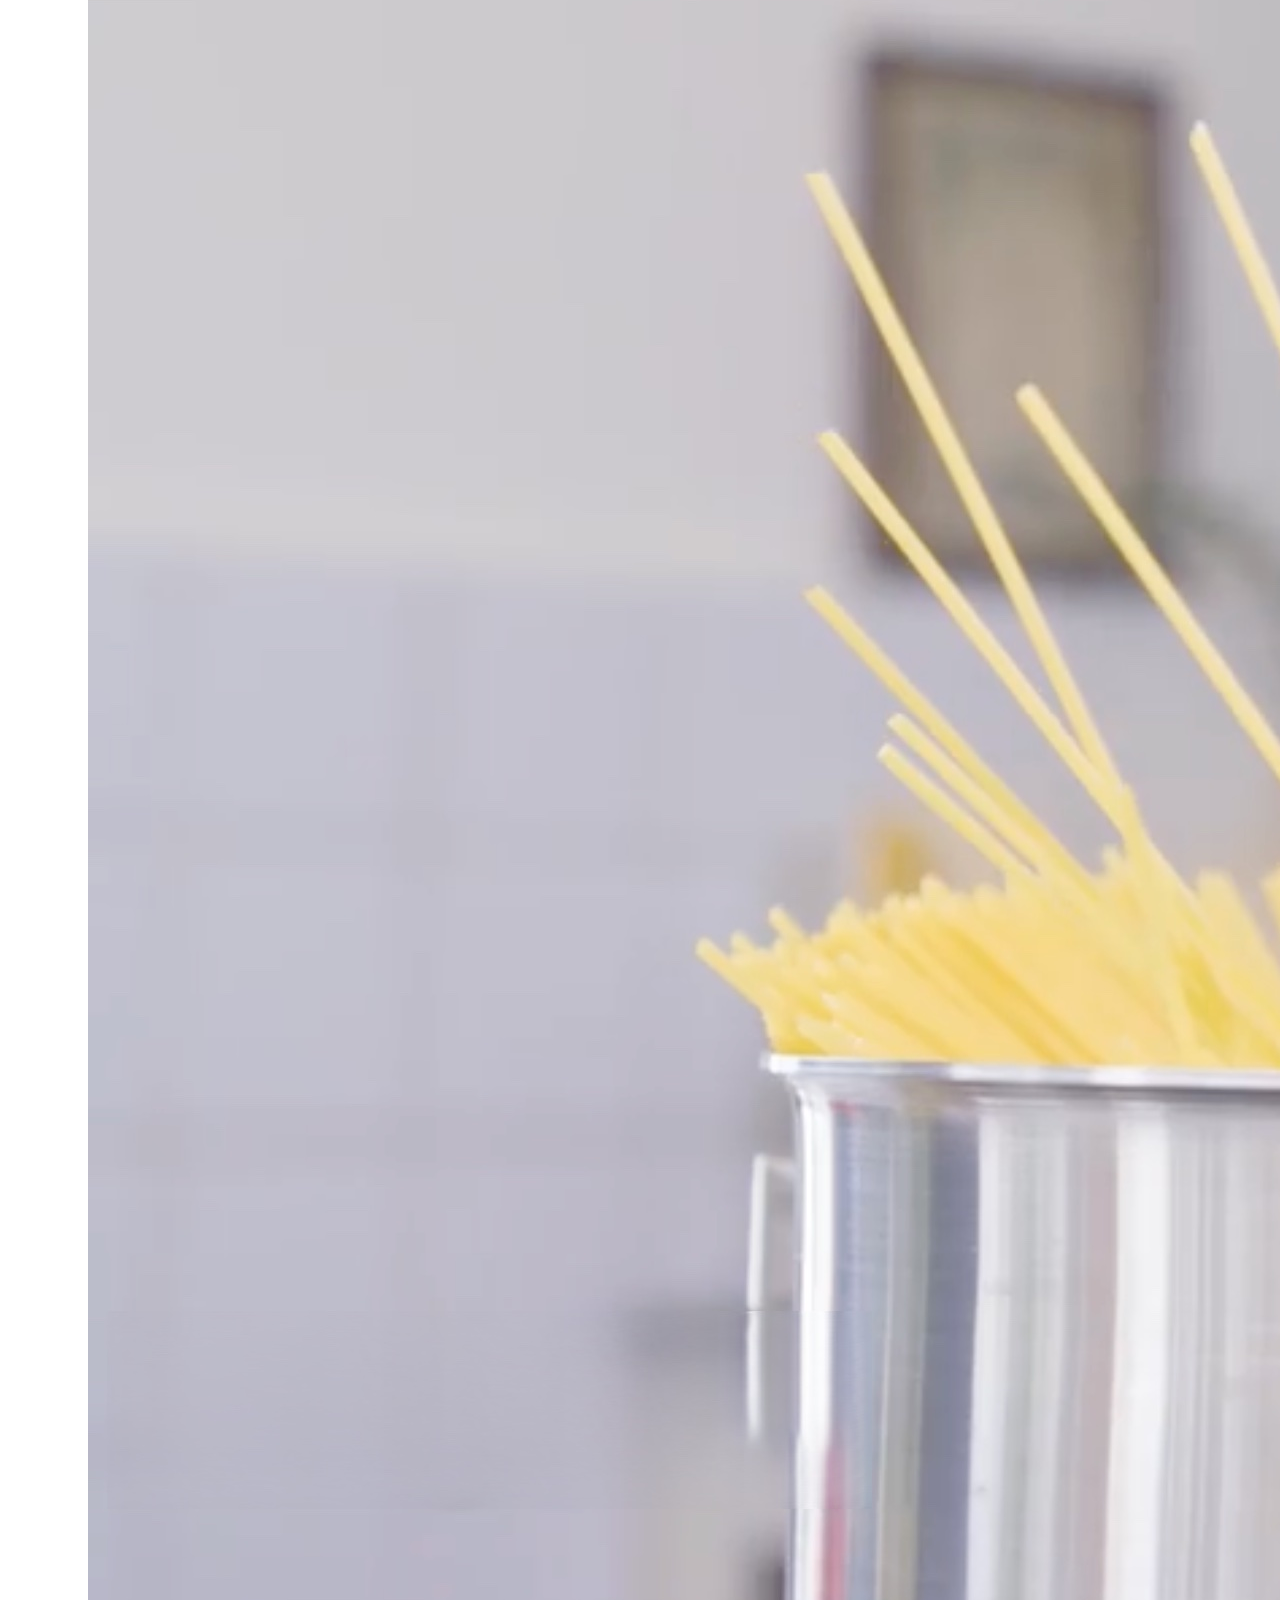
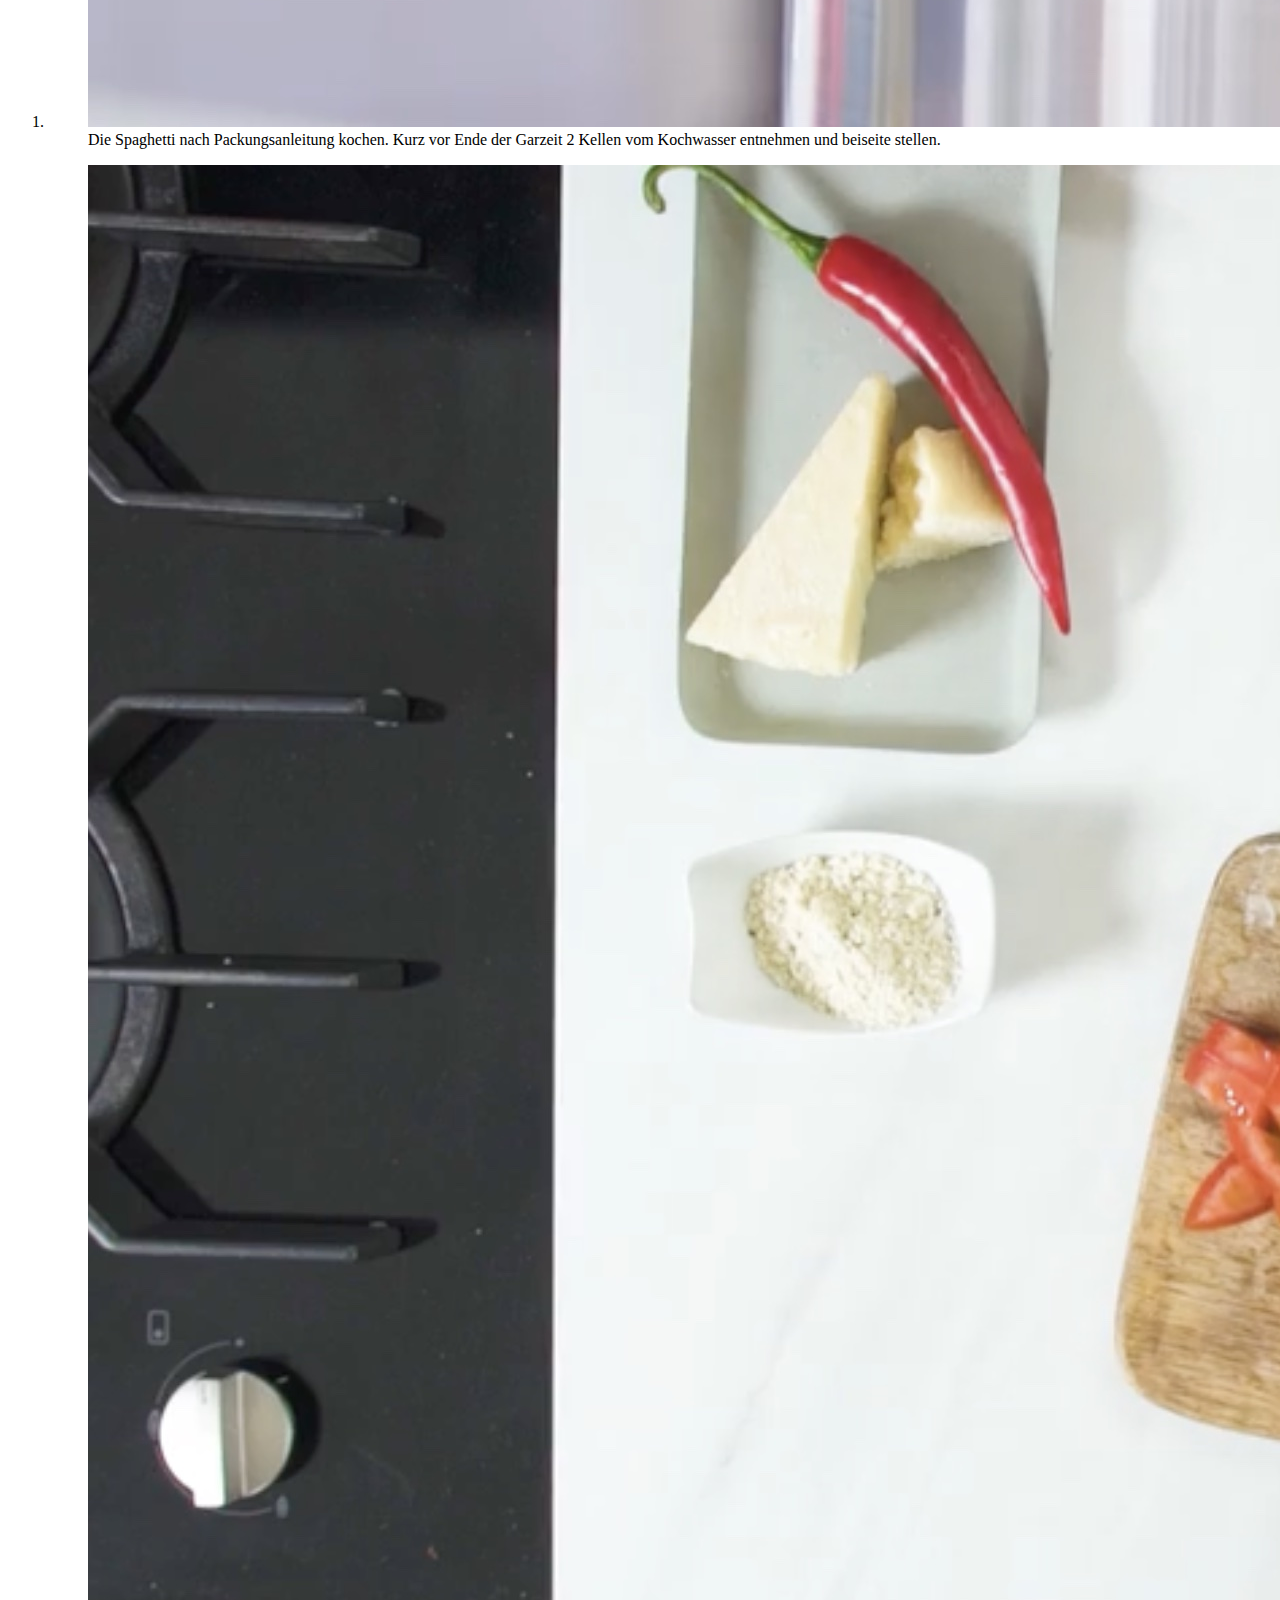
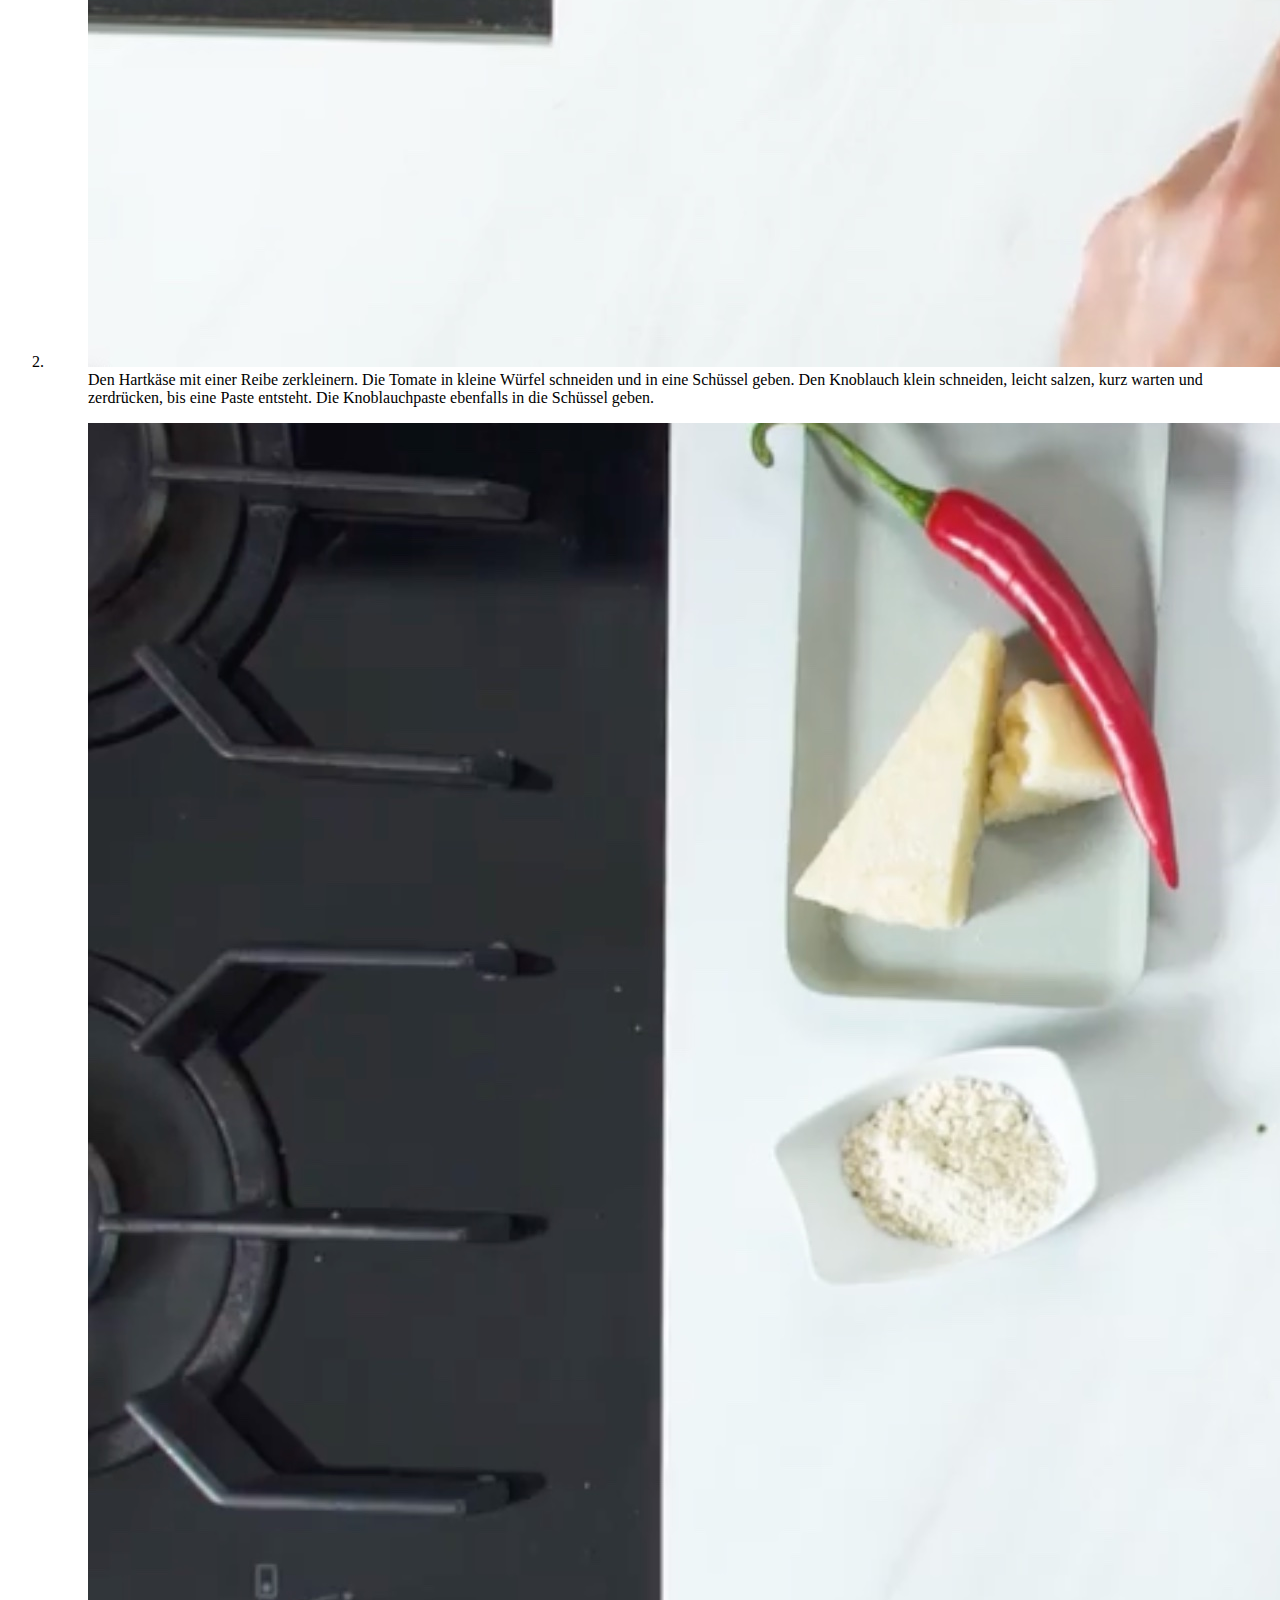
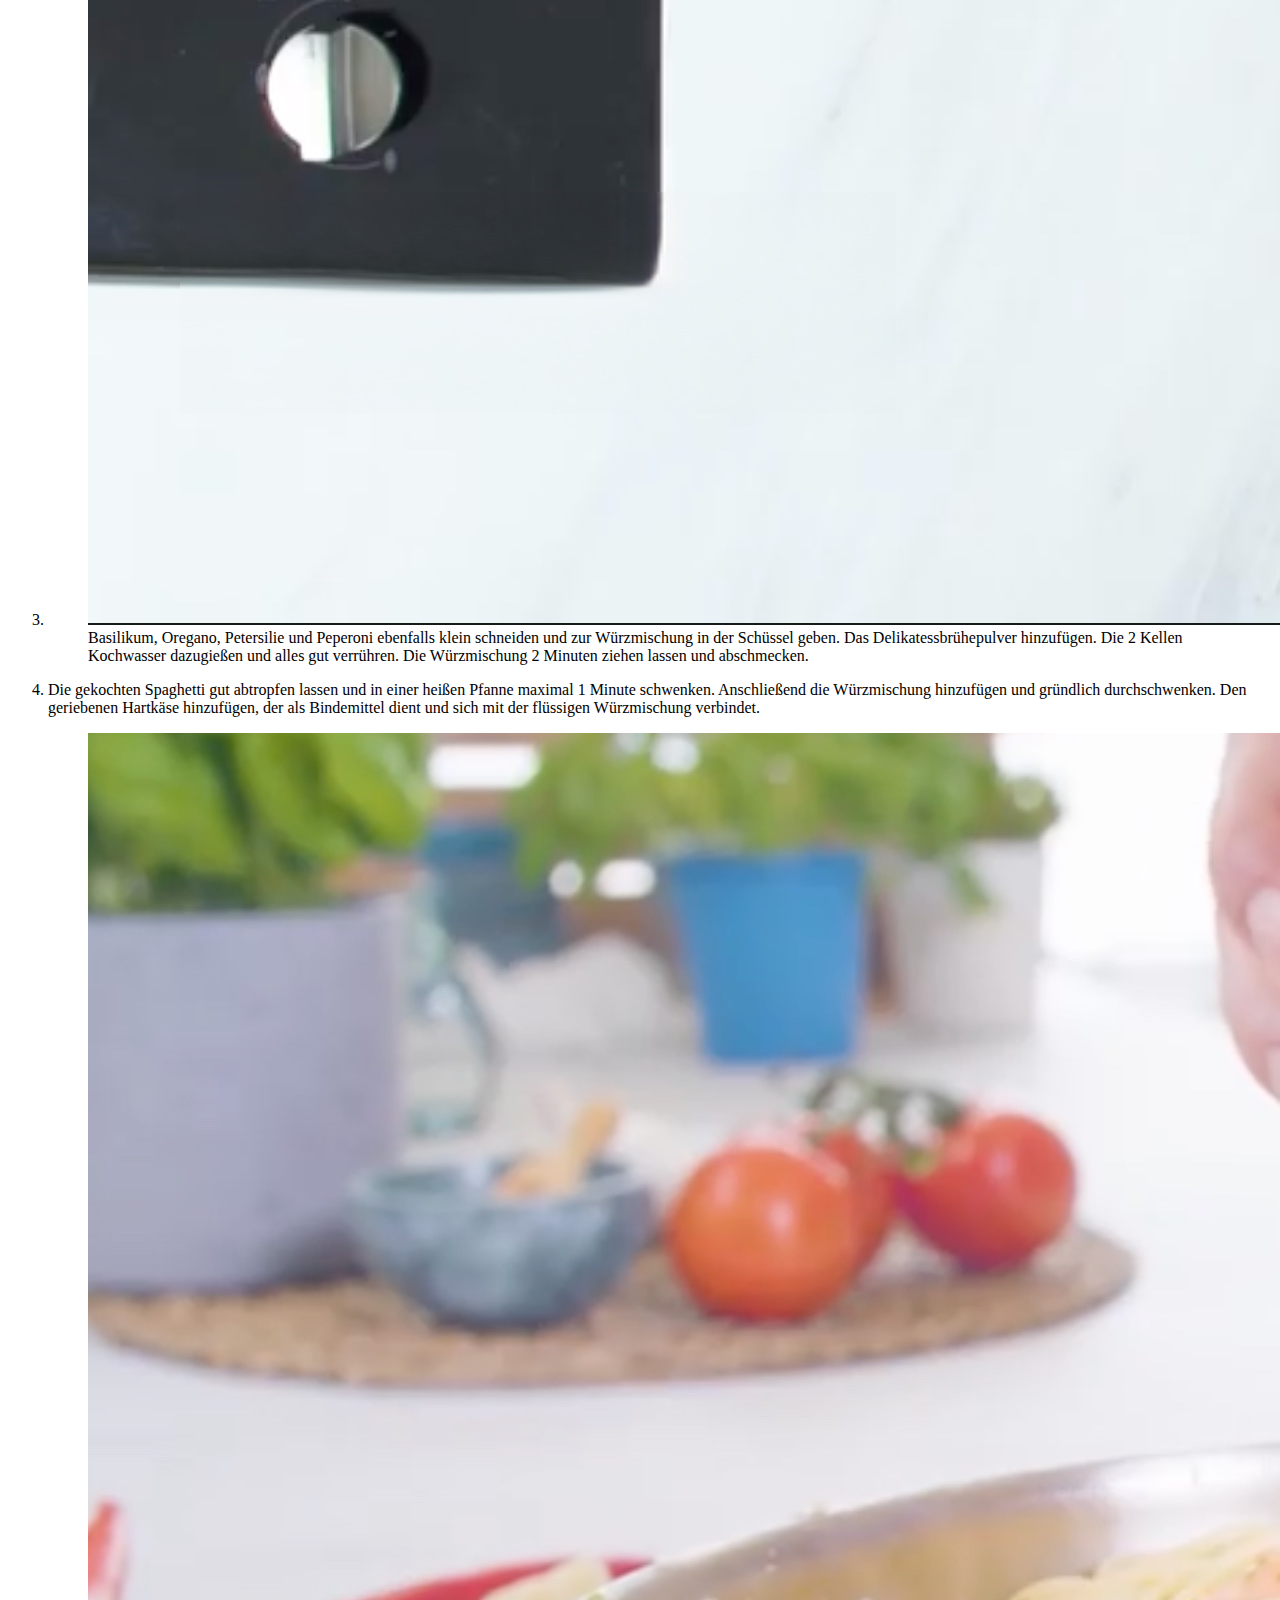
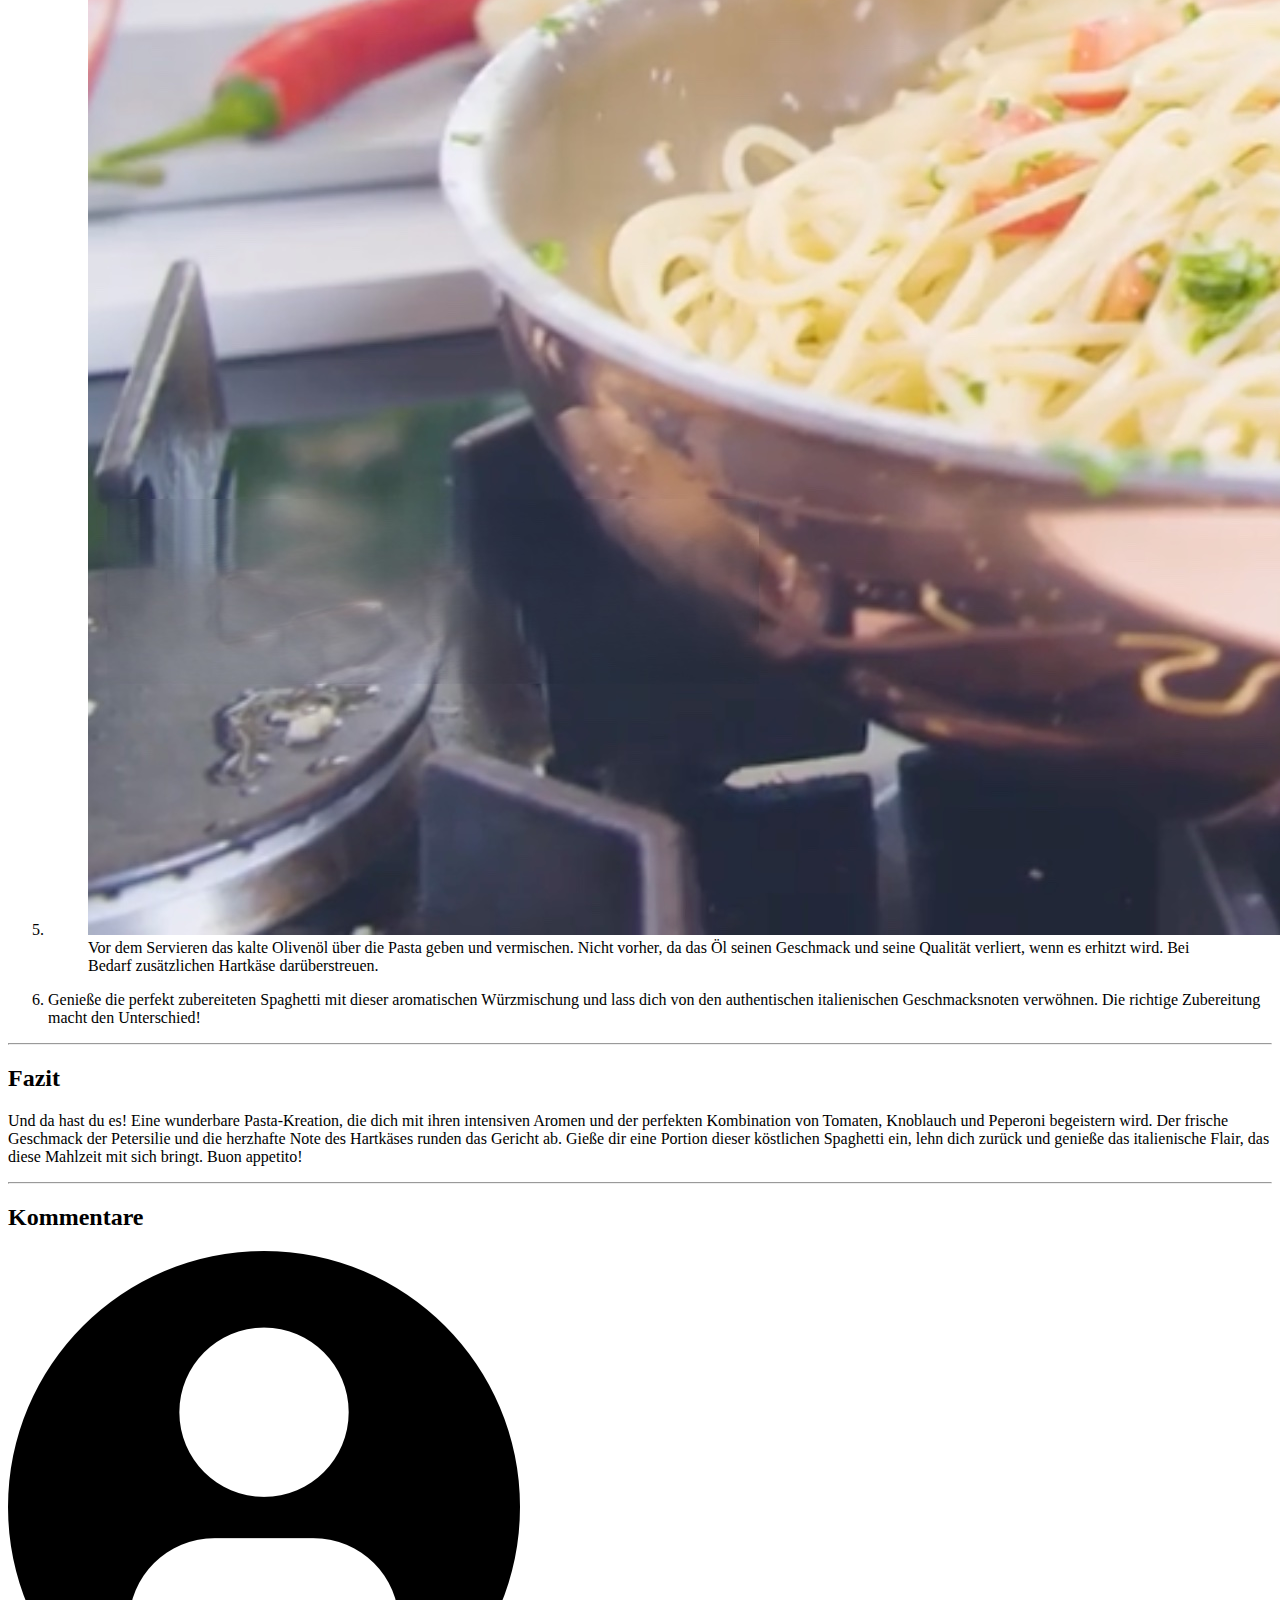
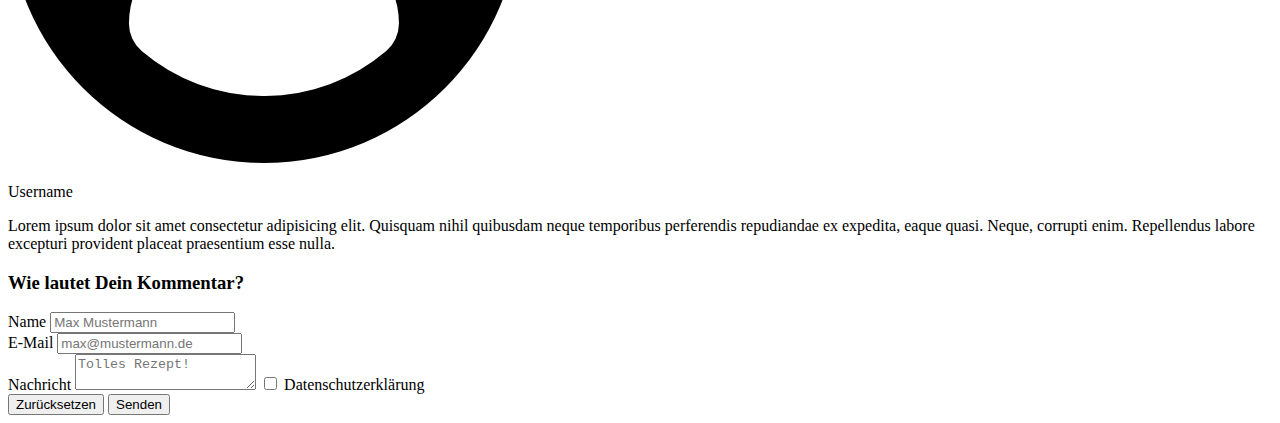
==== commit 4eb10cc0: "added type for relative paths" ====
--- a/recipes/spaghetti-aglio-olio-e-peperoncino.html
+++ b/recipes/spaghetti-aglio-olio-e-peperoncino.html
@@ -6,12 +6,12 @@
     <meta name="viewport" content="width=device-width, initial-scale=1.0" >
     <title>Spaghetti aglio, olio e peperoncino</title>
 
-    <link rel="stylesheet" href="..\styles\reset.css" >
-    <link rel="stylesheet" href="..\styles\base.css" >
-    <link rel="stylesheet" href="..\styles\variables.css" >
-    <link rel="stylesheet" href="..\styles\layout.css" >
-    <link rel="stylesheet" href="..\styles\components.css" >
-    <link rel="stylesheet" href="..\styles\quantity-selector.css" >
+    <link rel="stylesheet" type=“text/css” href="../styles/reset.css" >
+    <link rel="stylesheet" type=“text/css” href="../styles/base.css" >
+    <link rel="stylesheet" type=“text/css” href="../styles/variables.css" >
+    <link rel="stylesheet" type=“text/css” href="../styles/layout.css" >
+    <link rel="stylesheet" type=“text/css” href="../styles/components.css" >
+    <link rel="stylesheet" type=“text/css” href="../styles/quantity-selector.css" >
   </head>
 
   <body>
--- a/styles/base.css
+++ b/styles/base.css
@@ -0,0 +1,115 @@
+
+html,
+body {
+    font-family: var(--font-family-sans);
+    font-size: var(--font-size-base);
+}
+
+nav a {
+    color: var(--primary);
+}
+
+
+h1 {
+    max-width: var(--max-width-content);
+    color: var(--accent);
+    font-family: var(--font-family-serif);
+    font-size: var(--font-size-heading1);
+    font-weight: var(--font-weight-bold);
+    line-height: var(--lh-heading);
+    text-wrap: balance;
+}
+
+h2 {
+    margin-bottom: var(--l);
+    font-size: var(--font-size-heading2);
+    font-weight: var(--font-weight-bold);
+    line-height: var(--lh-normal);
+}
+
+h3{
+    line-height: var(--lh-heading);
+}
+
+h2 + h3{
+    margin-top: calc(var(--m) * -1);
+}
+
+hr {
+    border: none;
+    border-top: 2px solid #d9d9d9;
+    margin: var(--spacing-margin-large) 0;
+}
+
+p {
+    margin: var(--spacing-margin-medium) 0 0;
+    color: var(--primary-lighter);
+    font-size: var(--font-size-paragraph);
+    font-weight: var(--font-weight-normal);
+    line-height: 1.5;
+}
+
+figure {
+    margin: var(--figure-margin-top) 0 0;
+}
+
+img {
+    width: 100%;
+}
+
+figcaption {
+    margin: var(--spacing-margin-medium) 0 0;
+}
+
+ol {
+    padding: 0 0 0 var(--spacing-margin-medium);
+}
+
+main > article:not(.hero),
+main > div,
+main > section:not(.hero){
+    max-width: var(--max-width-content);
+    padding: var(--l);
+    margin: auto;
+}
+
+/* stylelint-disable-next-line no-descending-specificity */
+article {
+    margin: 0 0 var(--article-margin-bottom);
+}
+
+article a {
+    display: inline-block;
+    margin: var(--spacing-margin-medium) 0 0;
+    color: var(--primary);
+    text-decoration: none;
+}
+
+section h2,
+article:not([class]) h2
+ {
+    color: var(--accent);
+    font-family: var(--font-family-serif);
+    font-size: 1.3rem;
+    text-transform: uppercase;
+}
+
+article:not([class]) h3,
+section:not([class]) h3 {
+    font-family: var(--font-family-serif);
+    font-size: 2rem;
+    font-weight: var(--font-weight-bold);
+}
+
+article:not([class]) figure,
+section:not([class]) figure {
+    width: 80%;
+    margin-left: 10%;
+}
+
+article:not([class]) hr,
+section:not([class]) hr {
+    width: 50%;
+    border-top: 2px solid var(--accent-lighter);
+    margin-left: 25%;
+}--- a/styles/variables.css
+++ b/styles/variables.css
@@ -0,0 +1,55 @@
+@import url("https://fonts.googleapis.com/css2?family=IBM+Plex+Sans:wght@400;700&display=swap");
+@import url("https://fonts.googleapis.com/css2?family=IBM+Plex+Serif:wght@400;500;700&display=swap");
+
+:root {
+    --base-size: 1rem;
+
+    /* Sizes */
+    --xs: calc(0.5 * var(--base-size));
+    --s: calc(1 * var(--base-size));
+    --m: calc(1.5 * var(--base-size));
+    --l: calc(2 * var(--base-size));
+    --xl: calc(3 * var(--base-size));
+    --xxl: calc(4 * var(--base-size));
+    --xxxl: calc(5 * var(--base-size));
+    --max-width-content: calc(60 * var(--s));
+
+    /* Colors */
+    --primary: #000;
+    --primary-lighter: #343434;
+    --secondary: #fff;
+    --accent: #ff8080;
+    --accent-lighter: #ffadad;
+    --accent-lightest: #fdd0d0;
+    --light: hsl(0deg 0% 80% / 100%);
+    --lighter: hsl(0deg 0% 90% / 100%);
+    --lightest: hsl(0deg 0% 100% / 100%);    
+
+    /* Font Family */
+    --font-family-sans: "IBM Plex Sans", sans-serif;
+    --font-family-serif: "IBM Plex Serif", serif;
+
+    /* Spacing */
+    --spacing-padding: 110px;
+    --spacing-margin-large: 100px;
+    --spacing-margin-medium: 20px;
+
+    /* Font Sizes */
+    --font-size-base: var(--s);
+    --font-size-heading1: var(--xl);
+    --font-size-heading2: var(--m);
+    --font-size-paragraph: var(--s);
+
+    /* Font Weights */
+    --font-weight-normal: 400;
+    --font-weight-bold: 700;
+
+    /* Figure */
+    --figure-margin-top: var(--spacing-margin-large);
+
+    /* Article */
+    --article-margin-bottom: var(--spacing-margin-large);
+
+    /* Misc */
+    --lh-heading: 100%;
+}
--- a/styles/layout.css
+++ b/styles/layout.css
@@ -0,0 +1,11 @@
+/* Grid
+########################################################################## */
+
+.grid{
+    display: grid;
+    gap: var(--m);
+}
+
+.grid[data-columns='2']{
+    grid-template-columns: repeat(2, 1fr);
+}--- a/styles/components.css
+++ b/styles/components.css
@@ -0,0 +1,412 @@
+/* Hero
+############################################################################ */
+
+.hero {
+    position: relative;
+    display: flex;
+    overflow: hidden;
+    width: 100vw;
+    flex-direction: column;
+    align-items: center;
+    justify-content: center;
+    color: var(--secondary);
+}
+
+.hero figure {
+    position: absolute;
+    margin: 0;
+    inset: 0;
+    pointer-events: none;
+}
+
+.hero figure img {
+    position: absolute;
+    z-index: -1;
+    top: 0;
+    right: 0;
+    bottom: 0;
+    width: 100%;
+    height: 100%;
+    filter: brightness(0.5);
+    object-fit: cover;
+    object-position: center center;
+
+}
+
+.hero figure figcaption {
+    position: absolute;
+    right: var(--xl);
+    bottom: var(--s);
+    font-size: smaller;
+}
+
+.hero h1 {
+    color: var(--lightest);
+}
+
+.hero h2 {
+    color: var(--lightest);
+    font-family: var(--font-family-serif);
+    font-size: var(--l);
+    font-weight: var(--font-weight-bold);
+    line-height: var(--lh-heading);
+}
+
+.hero p {
+    color: var(--secondary);
+    font-size: var(--m);
+}
+
+.hero a {
+    display: block;
+    margin-top: var(--l);
+    color: var(--secondary);
+    font-size: smaller;
+    text-decoration: underline;
+    text-underline-offset: 0.4rem;
+}
+
+.hero-content{
+    max-width: var(--max-width-content);
+    padding: var(--xl) var(--l) var(--xxl);
+    padding-right: calc(10vw * 1.5);
+}
+
+/* Subheader
+############################################################################ */
+
+.subheader {
+    font-size: 1.5rem;
+    font-weight: var(--font-weight-bold);
+}
+
+
+/* Catcher
+############################################################################ */
+
+.catcher {
+    max-width: var(--max-width-content);
+    padding: var(--l);
+}
+
+.catcher * {
+    margin: var(--spacing-margin-medium) 0 0;
+}
+
+.catcher h1{
+    max-width: 90%;
+}
+
+.catcher p:last-child {
+    display: flex;
+    width: 100%;
+    align-items: center;
+}
+
+.catcher p:last-child svg {
+    position: absolute;
+    left: 50%;
+    transform: translateX(-50%);
+}
+
+.catcher hr {
+    width: 22%;
+    border-top: 3px solid var(--accent-lighter);
+}
+
+
+/* Ingredients
+############################################################################ */
+
+.ingredients table {
+    width: 100%;
+    border: 1px solid var(--accent);
+    border-collapse: collapse;
+}
+
+.ingredients th,
+.ingredients td {
+    padding: 8px;
+    border-right: 1px solid var(--accent);
+    border-bottom: 1px solid var(--accent);
+    text-align: left;
+}
+
+.ingredients td {
+    padding-right: 6rem;
+}
+
+.ingredients td:last-child {
+    border-right: none;
+}
+
+/* Nutritional Values
+############################################################################ */
+
+.nutritional-values{
+    width: 100%;
+    text-align: center;
+}
+
+.nutritional-values dl {
+    margin: 20px 0 0;
+}
+
+.nutritional-values dt {
+    margin: 20px 0 0;
+    font-size: 1.2rem;
+}
+
+.nutritional-values dd {
+    color: var(--accent);
+    font-family: "IBM Plex Serif", serif;
+    font-size: 1.5rem;
+    font-weight: var(--font-weight-bold);
+}
+
+
+/* Navbar (Main Navigation)
+############################################################################ */
+
+.navbar {
+    position: sticky;
+    z-index: 1;
+    top: 0;
+    width: 100%;
+    padding: var(--spacing-margin-medium) var(--spacing-padding);
+    background: var(--secondary);
+}
+
+.navbar ul {
+    display: flex;
+    width: 100%;
+    justify-content: space-between;
+    padding: 0;
+    list-style: none;
+}
+
+.navbar ul li a {
+    text-decoration: none;
+}
+
+.navbar ul li:not(:last-child) {
+    margin-right: var(--spacing-margin-large);
+}
+
+.navbar ul li:last-child {
+    margin-right: 0;
+    margin-left: auto;
+}
+
+/* navbar link highlight */
+.navbar a.is-active {
+    text-decoration: underline;
+    text-underline-offset: 0.4rem;
+}
+
+/* Intern Nav (Page Navigation)
+############################################################################ */
+
+.intern-nav {
+    position: fixed;
+    z-index: 1;
+    right: 0;
+    margin-top: 0;
+    background-color: var(--accent-lightest);
+}
+
+.intern-nav ul {
+    padding: 1rem;
+    list-style: none;
+}
+
+/* stylelint-disable-next-line no-descending-specificity */
+.intern-nav ul li {
+    margin-right: 0;
+}
+
+.intern-nav ul li a {
+    text-decoration: none;
+}
+
+.intern-nav ul li a[data-state="active"] {
+    text-decoration: underline;
+    text-underline-offset: 0.2rem;}
+
+
+
+/* Quantiy Selector
+############################################################################ */
+
+.quantity-selector-head{
+    max-width: var(--max-width-content);
+    color: var(--darkest);
+    font-family: var(--font-family-sans-serif);
+}
+
+.quantity-selector-head .highlighted {
+    padding: 0.2rem 0.7rem;
+    border-radius: 1rem;
+    margin: 0 0.5rem;
+    background-color: var(--accent-lighter);
+    font-weight: var(--font-weight-bold);
+}
+
+
+/* Form
+############################################################################ */
+
+form {
+    display: flex;
+    width: fit-content;
+    flex-direction: column;
+}
+
+form input {
+    padding: var(--s) var(--m);
+    margin-bottom: var(--l);
+    
+}
+
+.form-container {
+    display: flex;
+    flex-direction: row;
+    gap: var(--m);
+}
+
+form button {
+    padding: var(--s) var(--xl);
+    border: none;
+    border-radius: 0;
+    background: #d9d9d9;
+    outline: none;
+}
+
+.form-container button:last-child{
+    background-color: var(--accent-lighter);
+}
+
+.form-container .input-container {
+    display: flex;
+    flex-direction: column;
+}
+
+textarea {
+    width: 100%;
+    height: 10rem;
+    padding: var(--s) var(--m);
+}
+
+label[for="data"] {
+    display: flex;
+    align-items: center;
+}
+
+form input[type="checkbox"] {
+    width: 2rem;
+    height: 2rem;
+    margin-top: 2rem;
+    margin-right: 2rem;
+}
+
+.invalid {
+    border: 2px solid red;
+}
+
+.invalid-label {
+    color: red;
+}
+
+
+/* Comments
+############################################################################ */
+
+.comments {
+    max-width: var(--max-width-content);
+    padding: var(--l);
+}
+
+.comments h3{
+    margin-top: var(--xl);
+    margin-bottom: var(--l);
+}
+
+/* stylelint-disable-next-line no-descending-specificity */
+.comment-user-info p {
+    margin: 0 0 0 1.5rem;
+}
+
+.comment p:last-child {
+    width: 100%;
+}
+
+/* stylelint-disable-next-line no-descending-specificity */
+.comment img {
+    width: 3rem;
+    height: 3rem;
+}
+
+.comment-user-info {
+    display: flex;
+    flex-direction: row;
+    align-items: center;
+    justify-content: space-between;
+}
+
+/* Steps
+############################################################################ */
+
+.steps{
+    padding: 0;
+    counter-reset: step-count;
+}
+
+/* stylelint-disable-next-line no-descending-specificity */
+.steps > li{
+    display: block;
+    padding-bottom: var(--xl);
+    counter-increment: step-count;
+}
+
+.steps > li.is-text-only{
+    display: flex;
+    justify-content: center;
+}
+
+.steps > li.is-text-only p{
+    max-width: calc(var(--max-content-width) * 0.5);
+}
+
+.steps > li figure{
+    display: flex;
+    width: auto;
+    align-items: center;
+    margin: 0;
+    gap: var(--m);
+}
+
+.steps > li figure > *{
+    flex-basis: 50%;
+    flex-grow: 1;
+}
+
+.steps .is-reversed{
+    flex-direction: row-reverse;
+}
+
+.steps .has-counter{
+    position: relative;
+    padding-top: 0;
+    margin-left: var(--xl);
+}
+
+.steps .has-counter::before {
+    position: absolute;
+    left: calc(var(--xl) * -1);
+    color: var(--accent);
+    content: counter(step-count);
+    font-size: var(--xl);
+    font-weight: bold;
+    line-height: var(--xl);
+}
+
--- a/styles/quantity-selector.css
+++ b/styles/quantity-selector.css
@@ -0,0 +1,6 @@
+[data-quantity-selector] {
+    border: none;
+    background-color: transparent;
+    cursor: pointer;
+    outline: none;
+}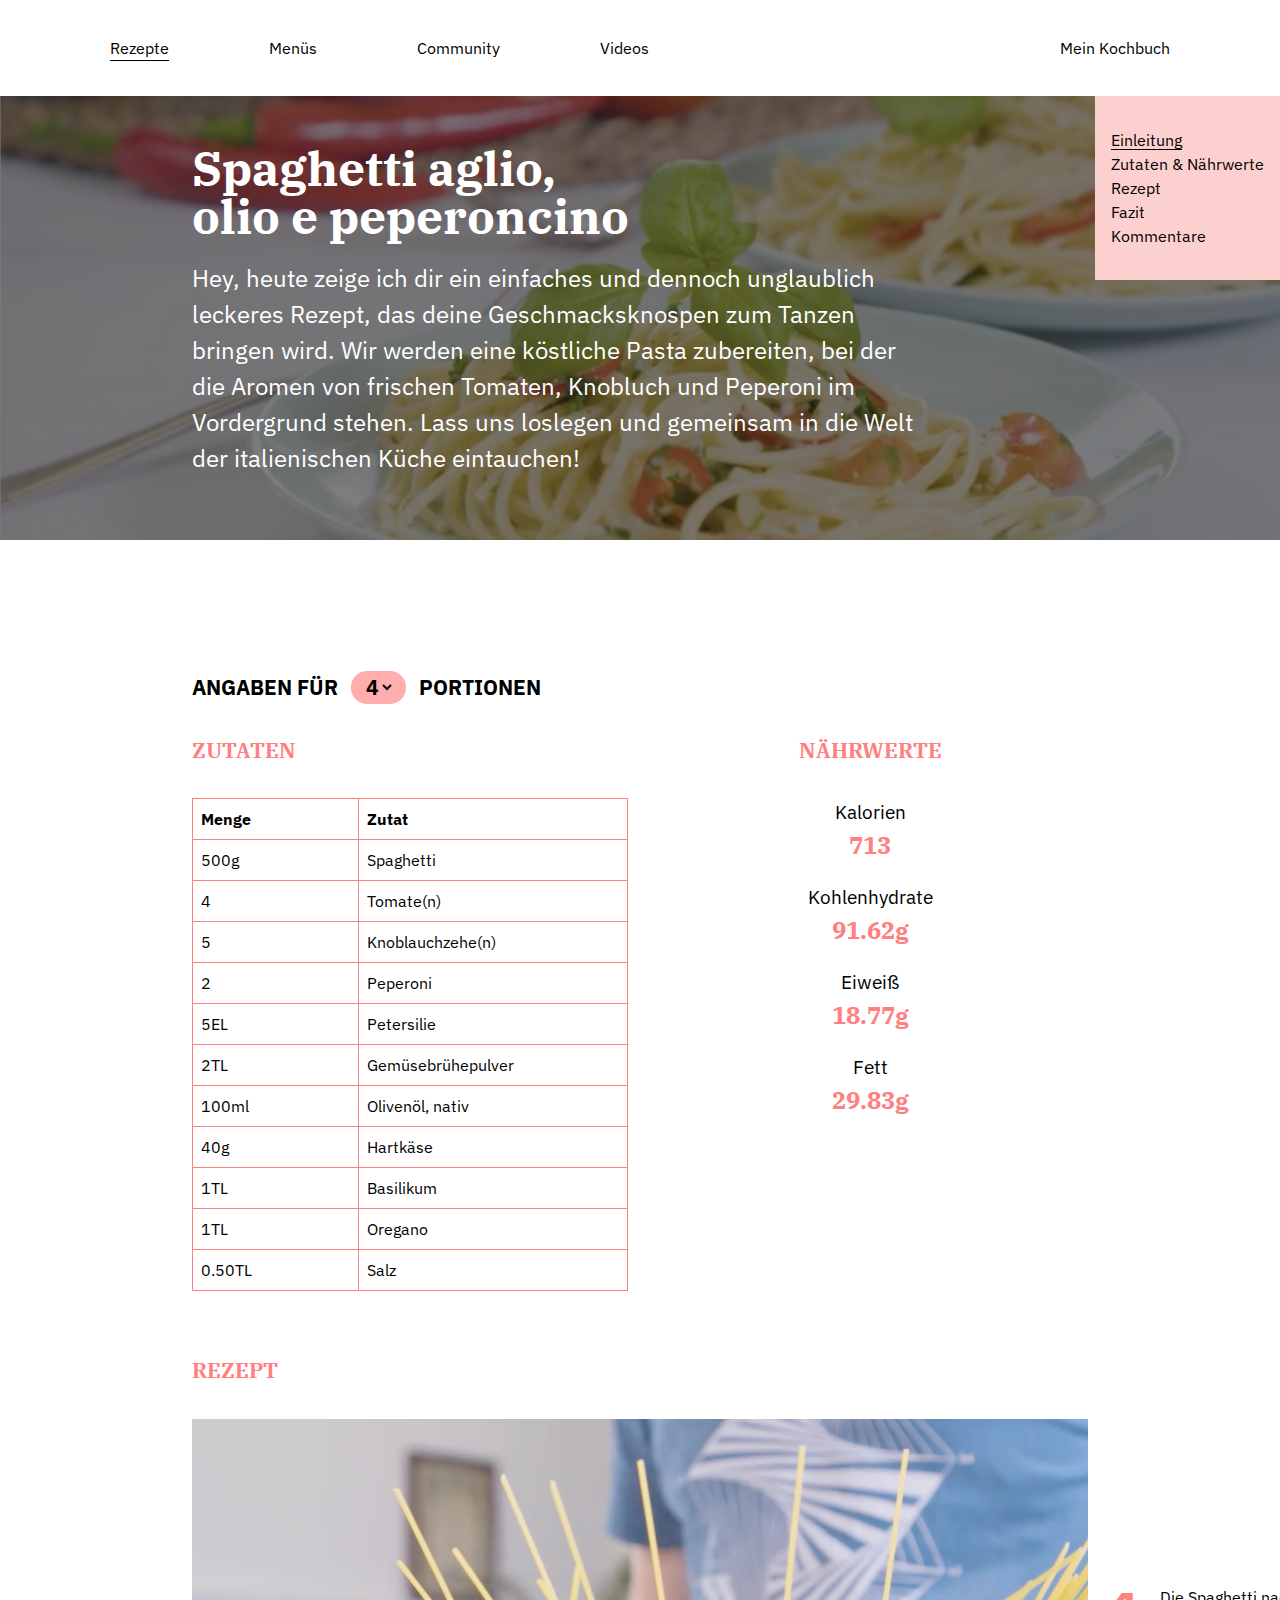
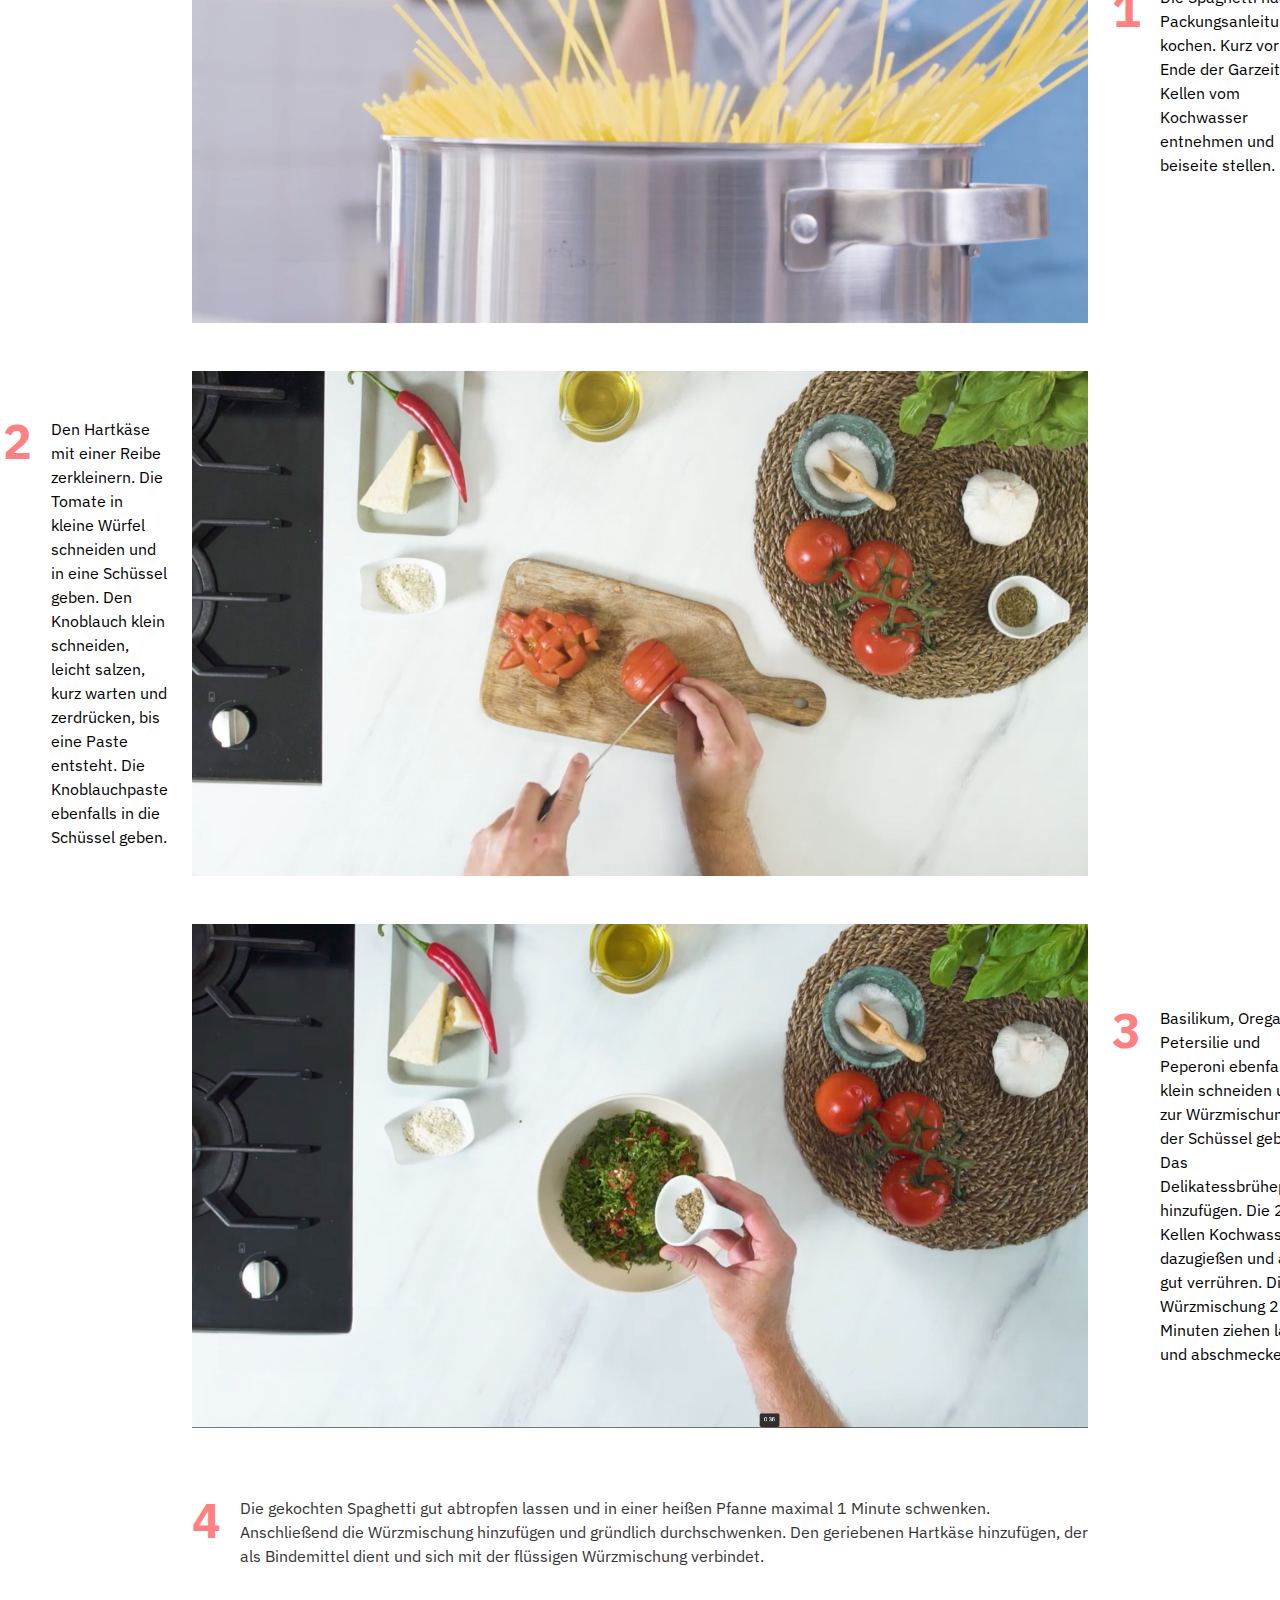
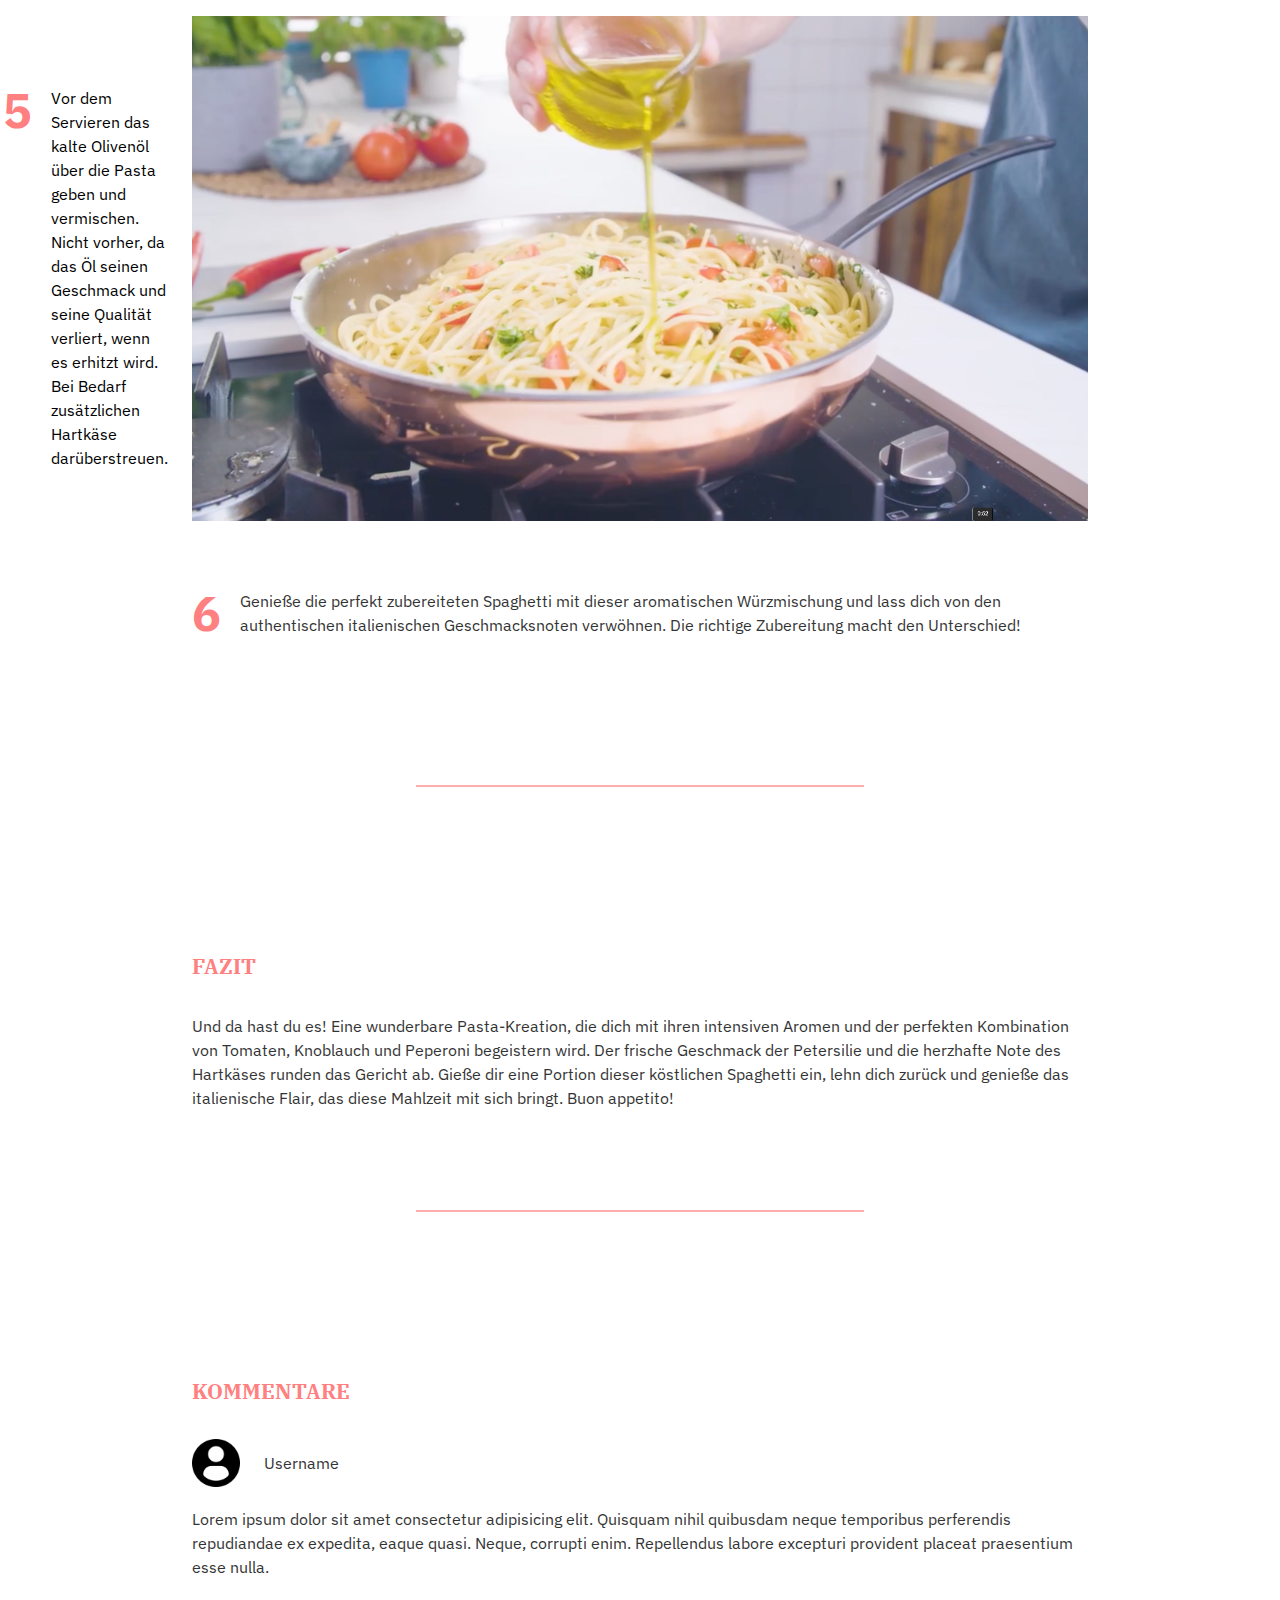
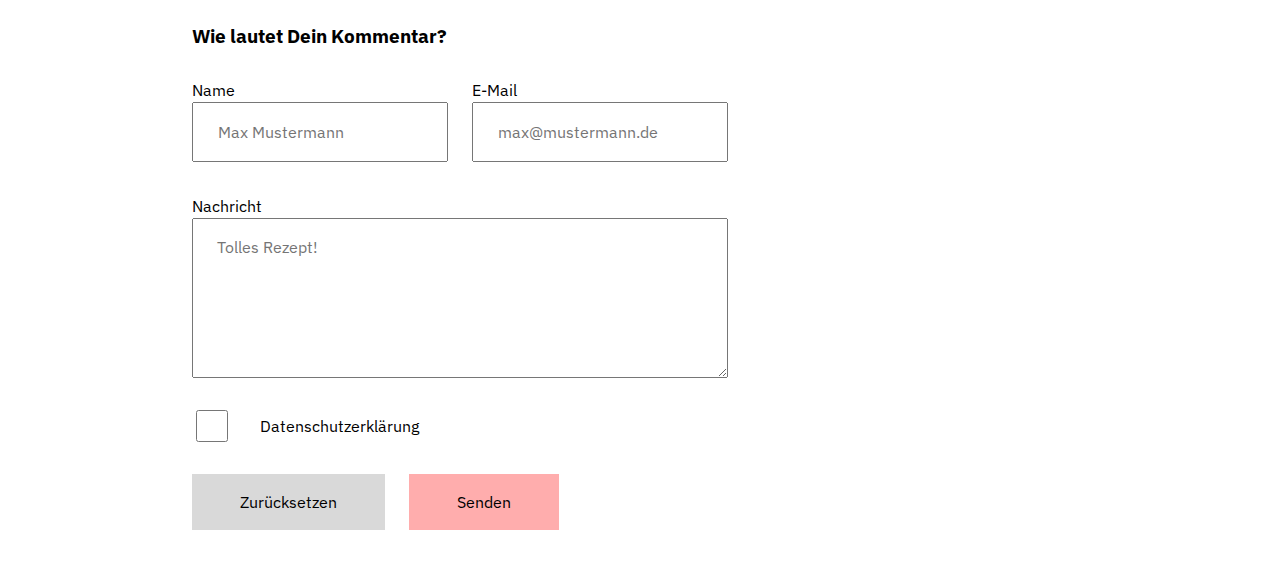
==== commit 232f9b11: "deleted types for relative paths styles" ====
--- a/recipes/spaghetti-aglio-olio-e-peperoncino.html
+++ b/recipes/spaghetti-aglio-olio-e-peperoncino.html
@@ -6,12 +6,12 @@
     <meta name="viewport" content="width=device-width, initial-scale=1.0" >
     <title>Spaghetti aglio, olio e peperoncino</title>
 
-    <link rel="stylesheet" type=“text/css” href="../styles/reset.css" >
-    <link rel="stylesheet" type=“text/css” href="../styles/base.css" >
-    <link rel="stylesheet" type=“text/css” href="../styles/variables.css" >
-    <link rel="stylesheet" type=“text/css” href="../styles/layout.css" >
-    <link rel="stylesheet" type=“text/css” href="../styles/components.css" >
-    <link rel="stylesheet" type=“text/css” href="../styles/quantity-selector.css" >
+    <link rel="stylesheet"  href="../styles/reset.css" >
+    <link rel="stylesheet"  href="../styles/base.css" >
+    <link rel="stylesheet"  href="../styles/variables.css" >
+    <link rel="stylesheet"  href="../styles/layout.css" >
+    <link rel="stylesheet"  href="../styles/components.css" >
+    <link rel="stylesheet"  href="../styles/quantity-selector.css" >
   </head>
 
   <body>
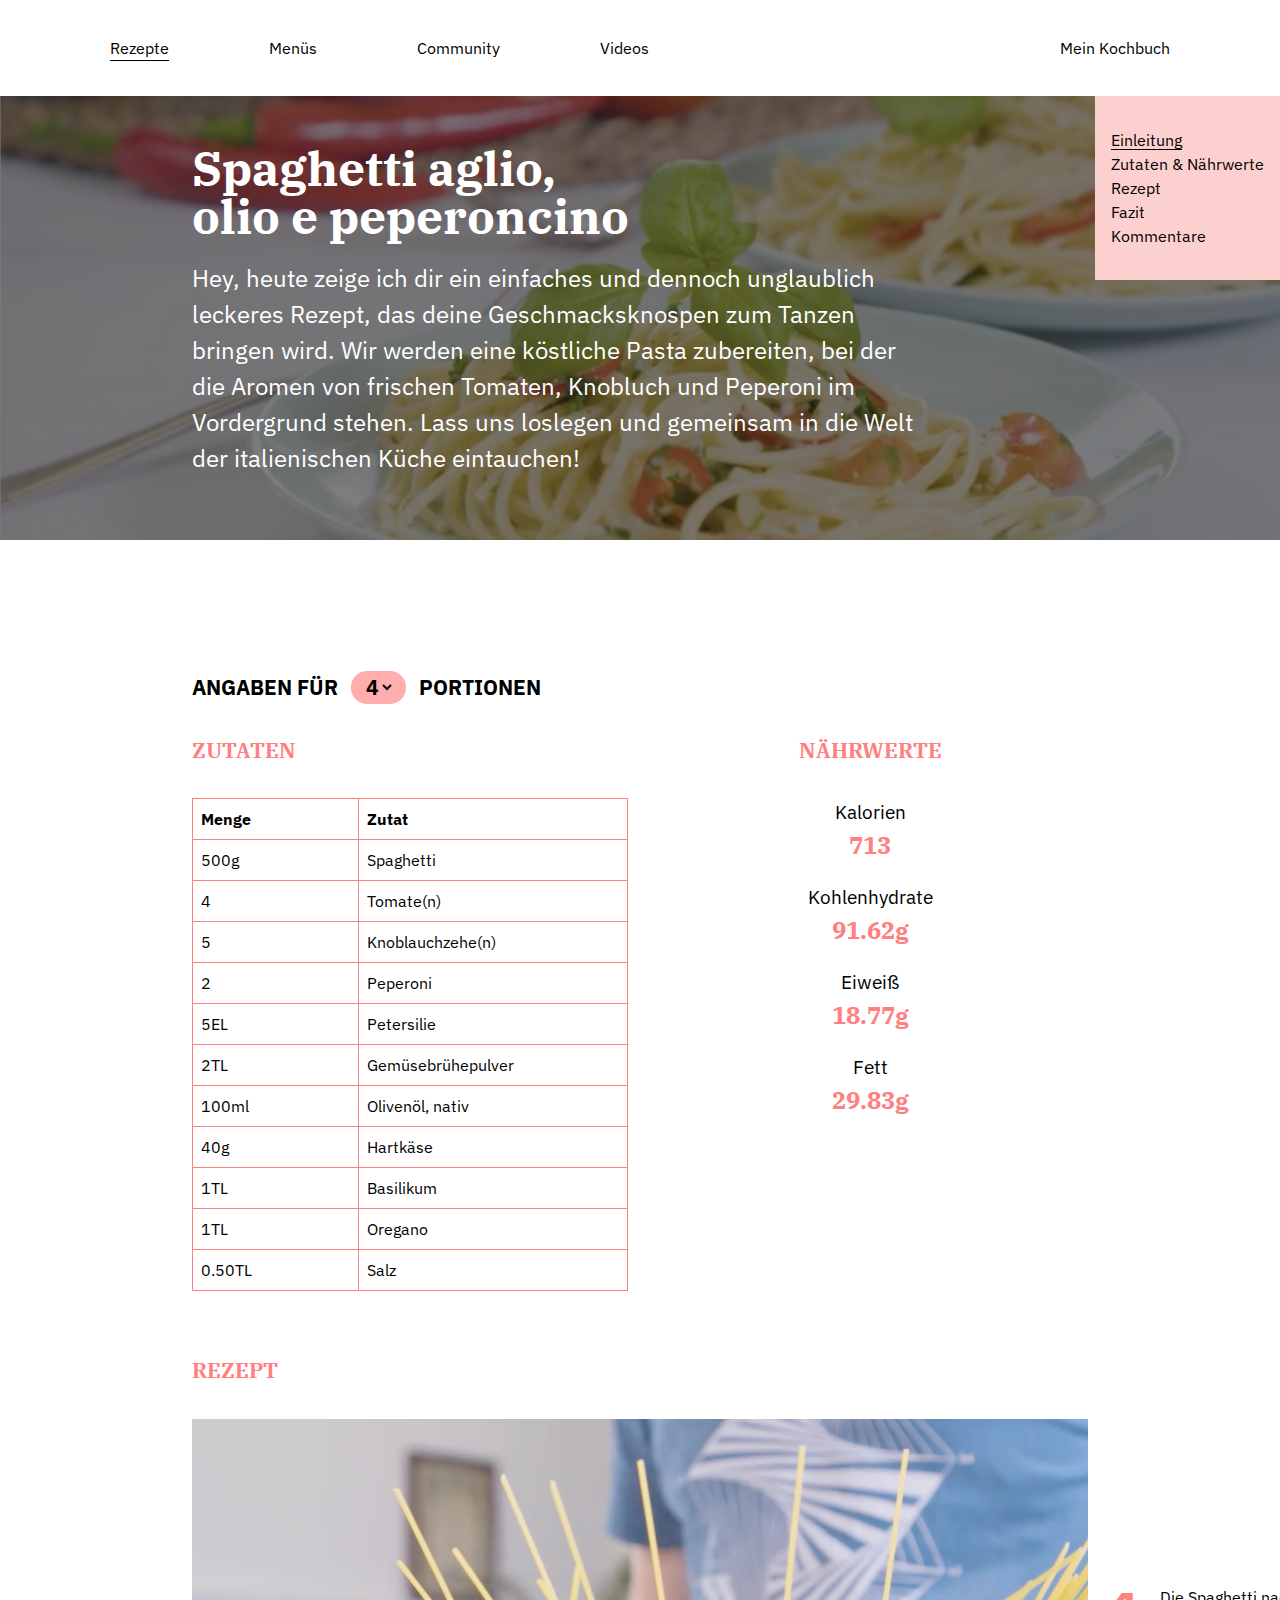
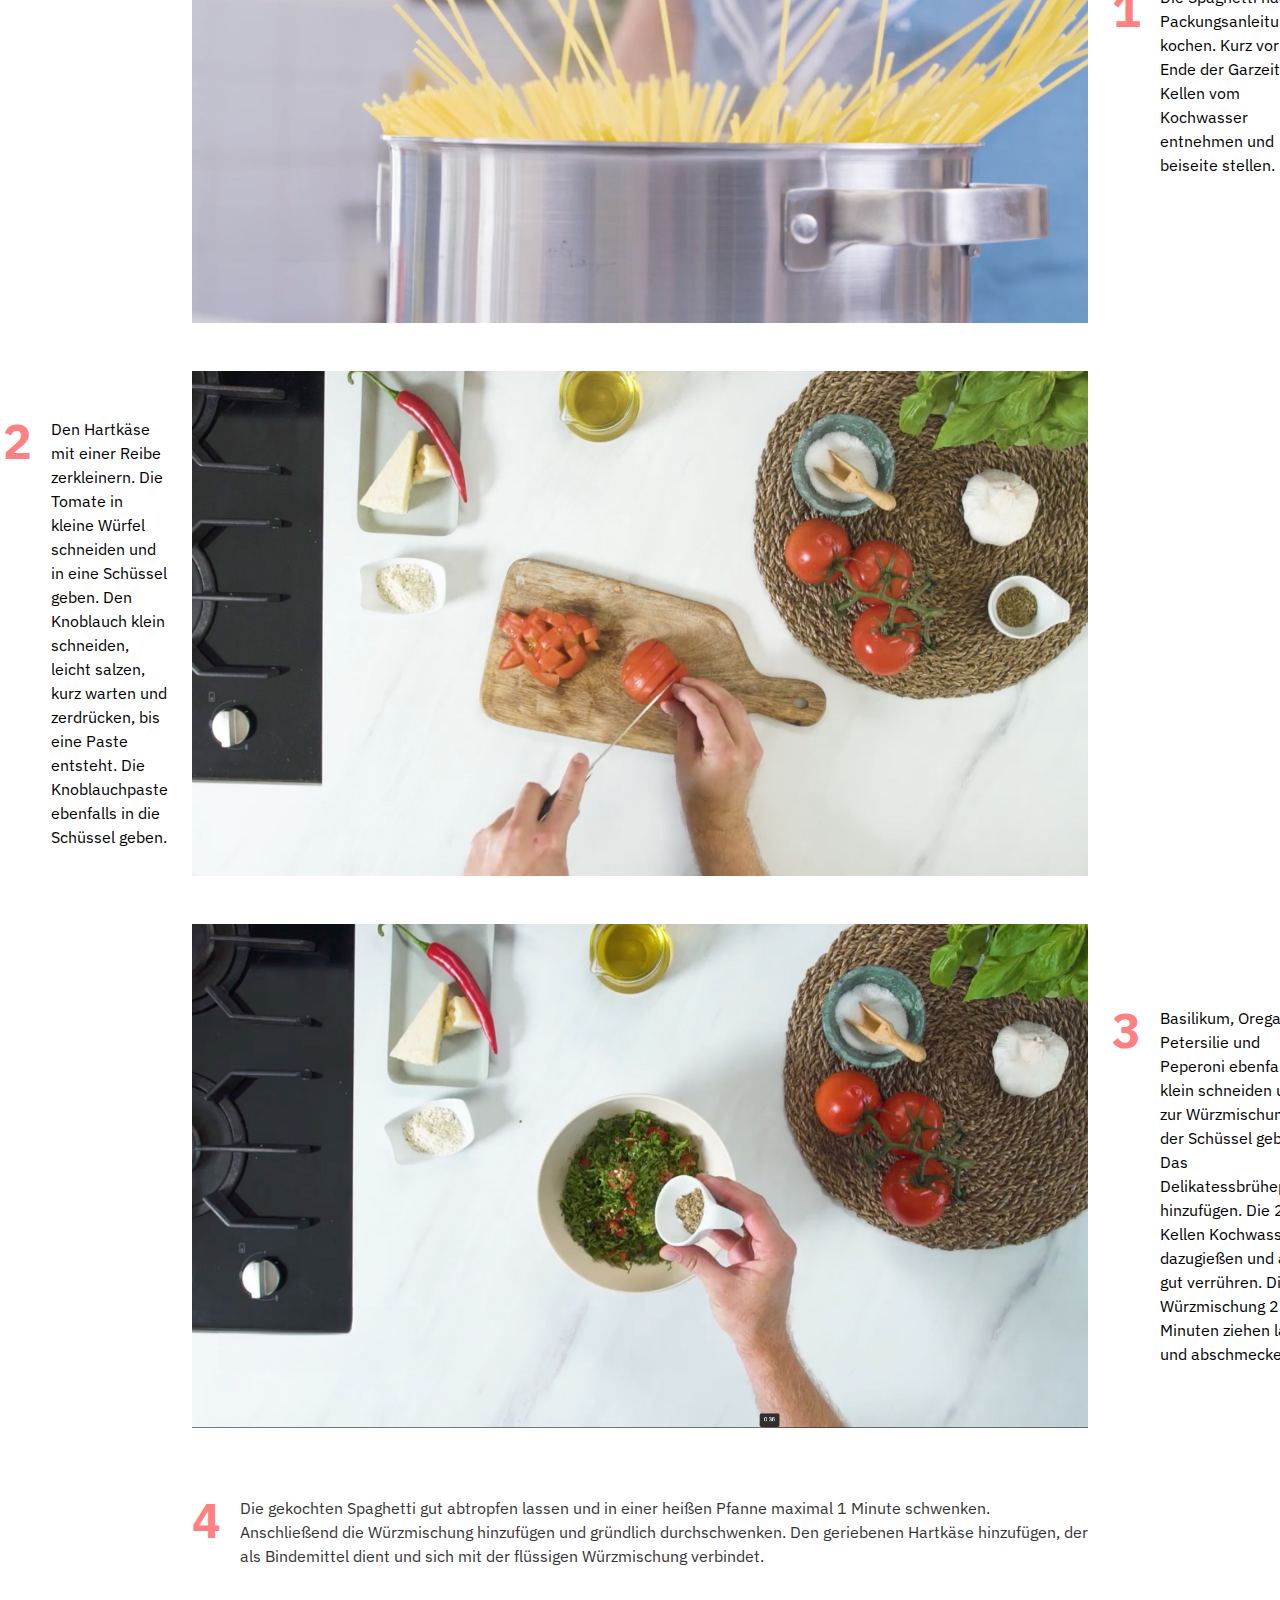
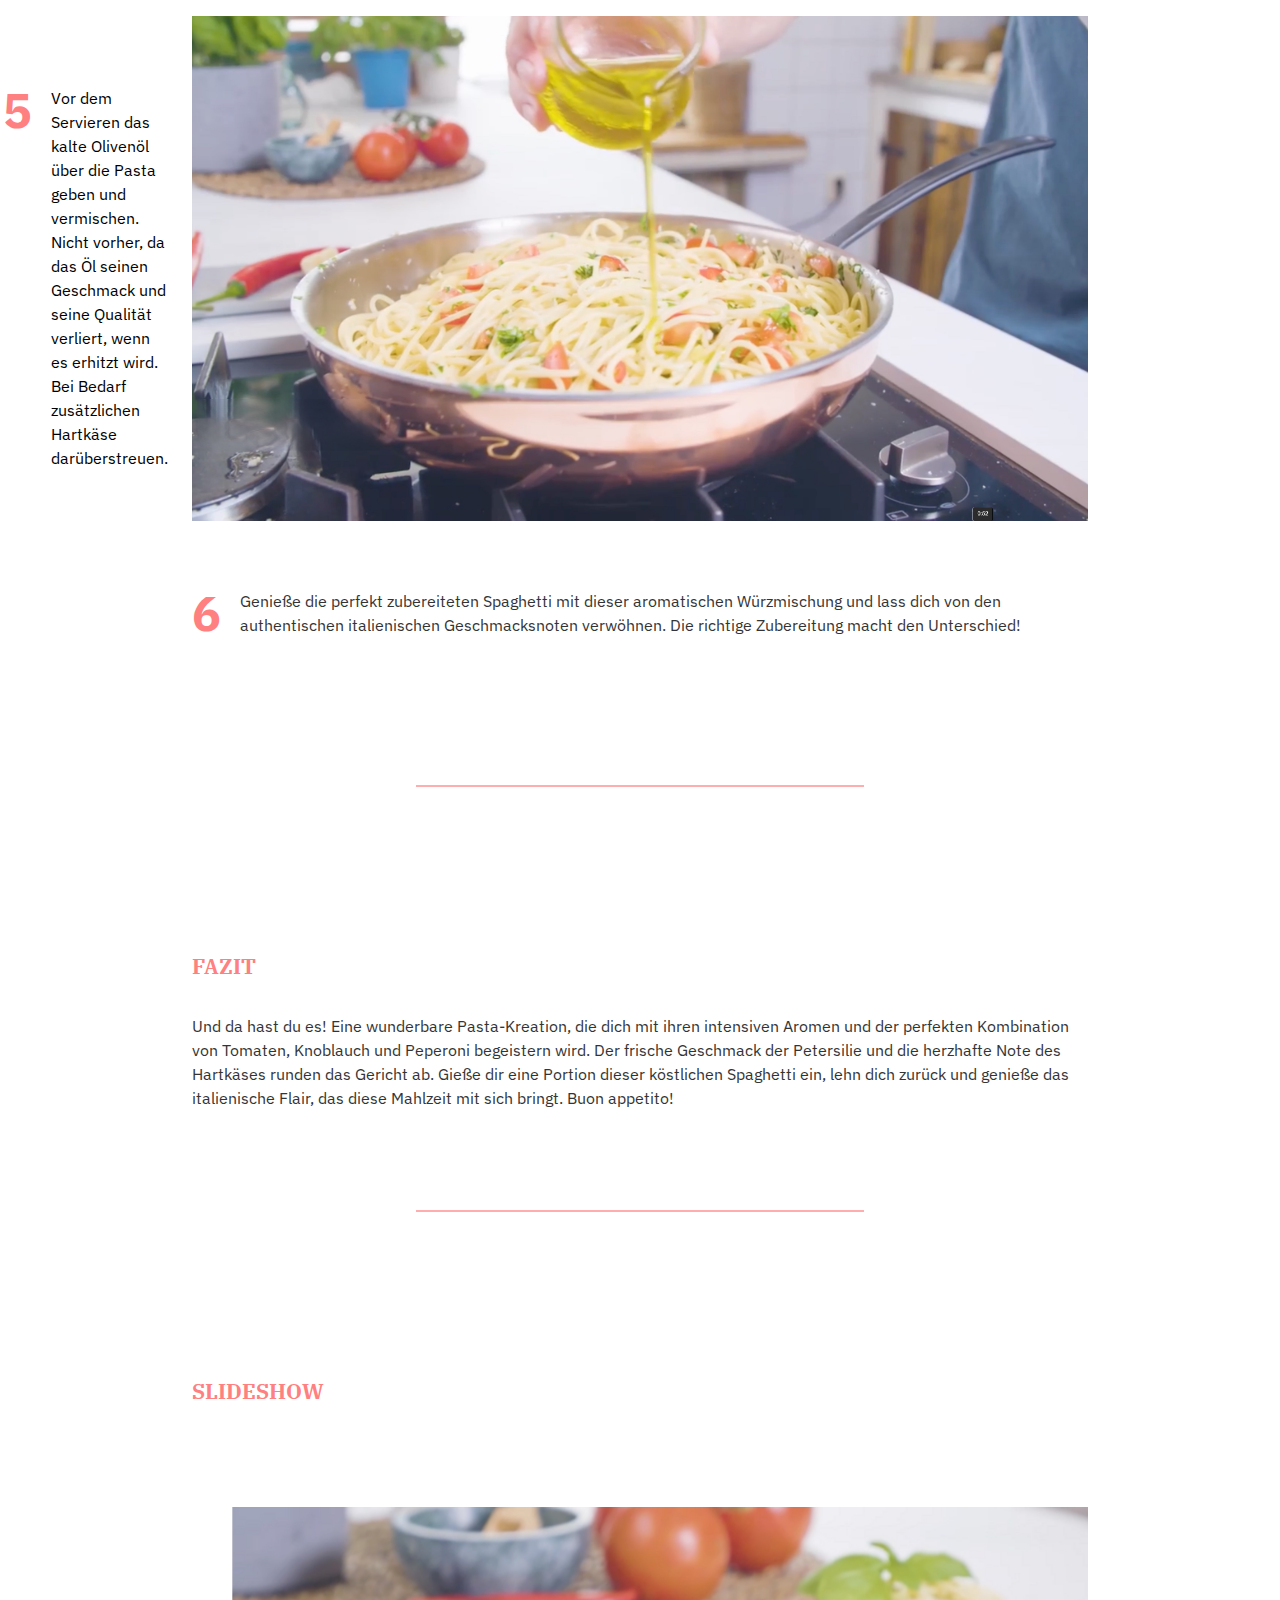
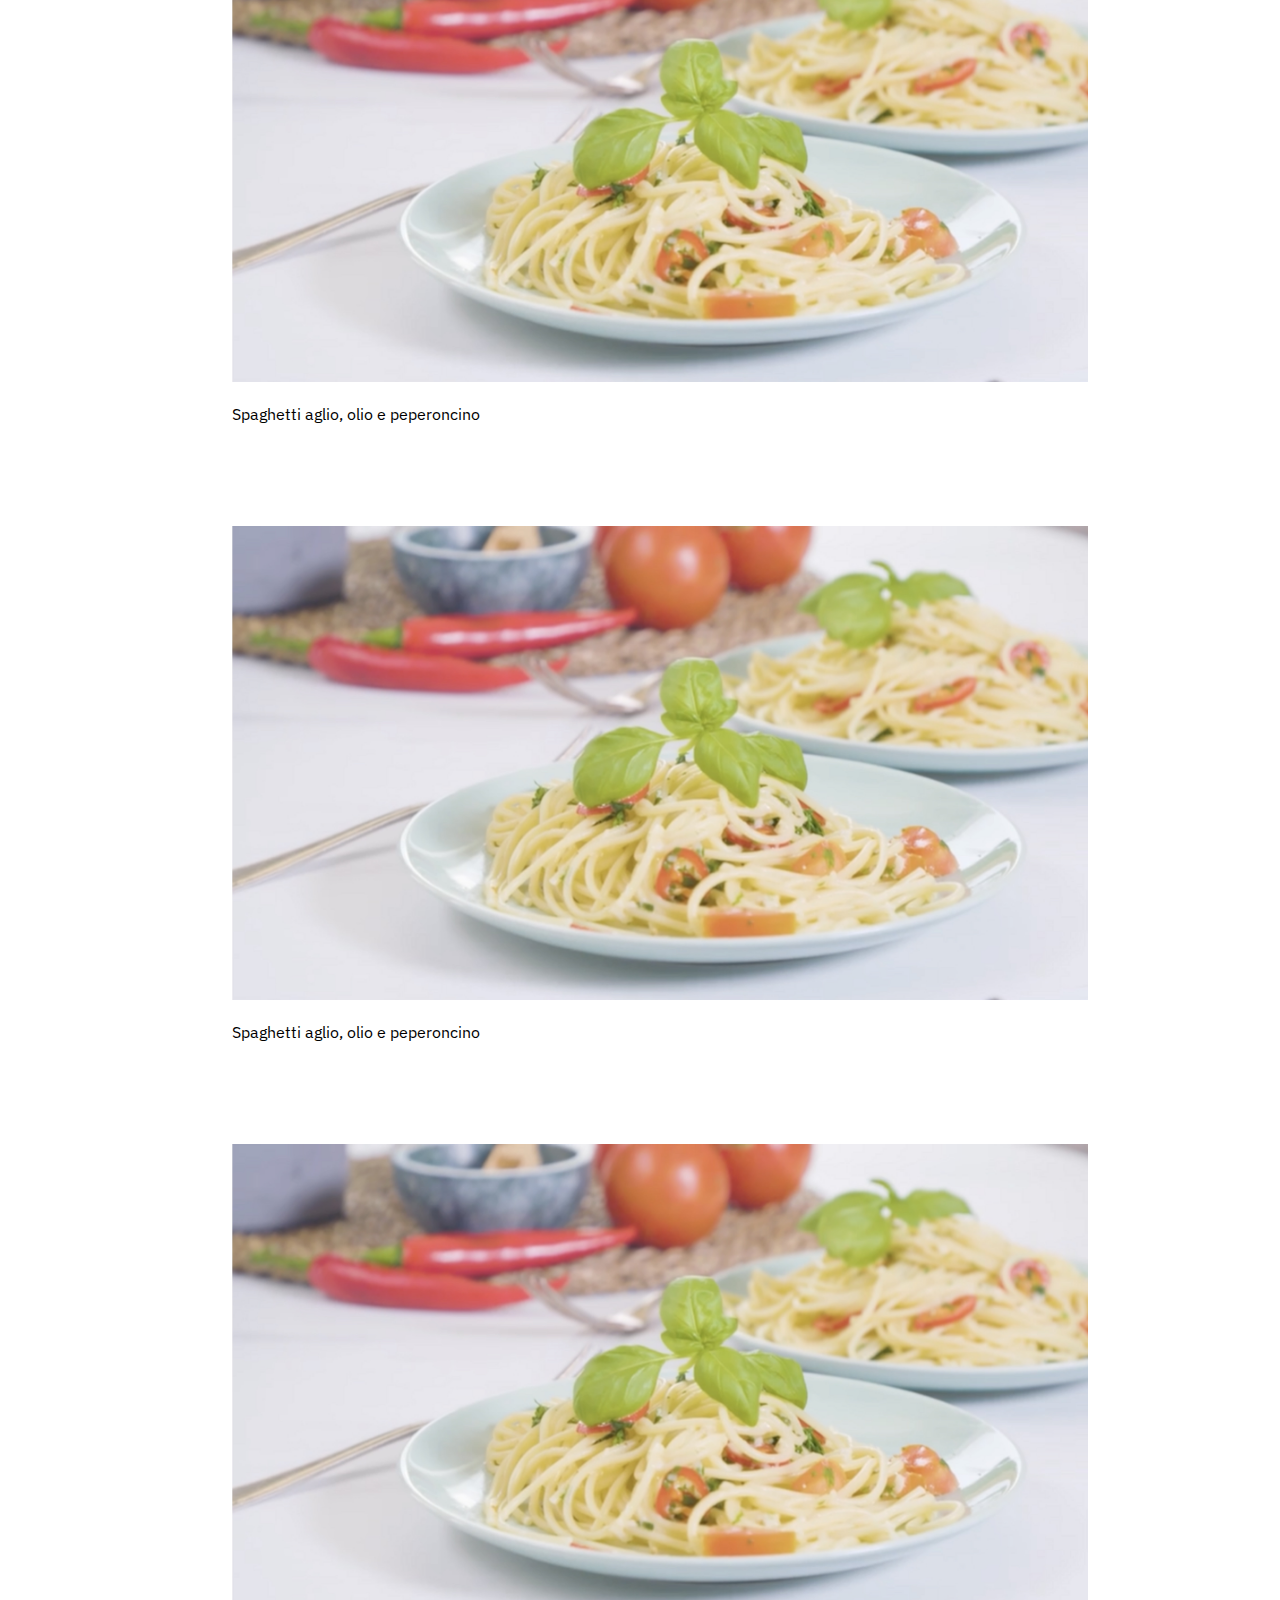
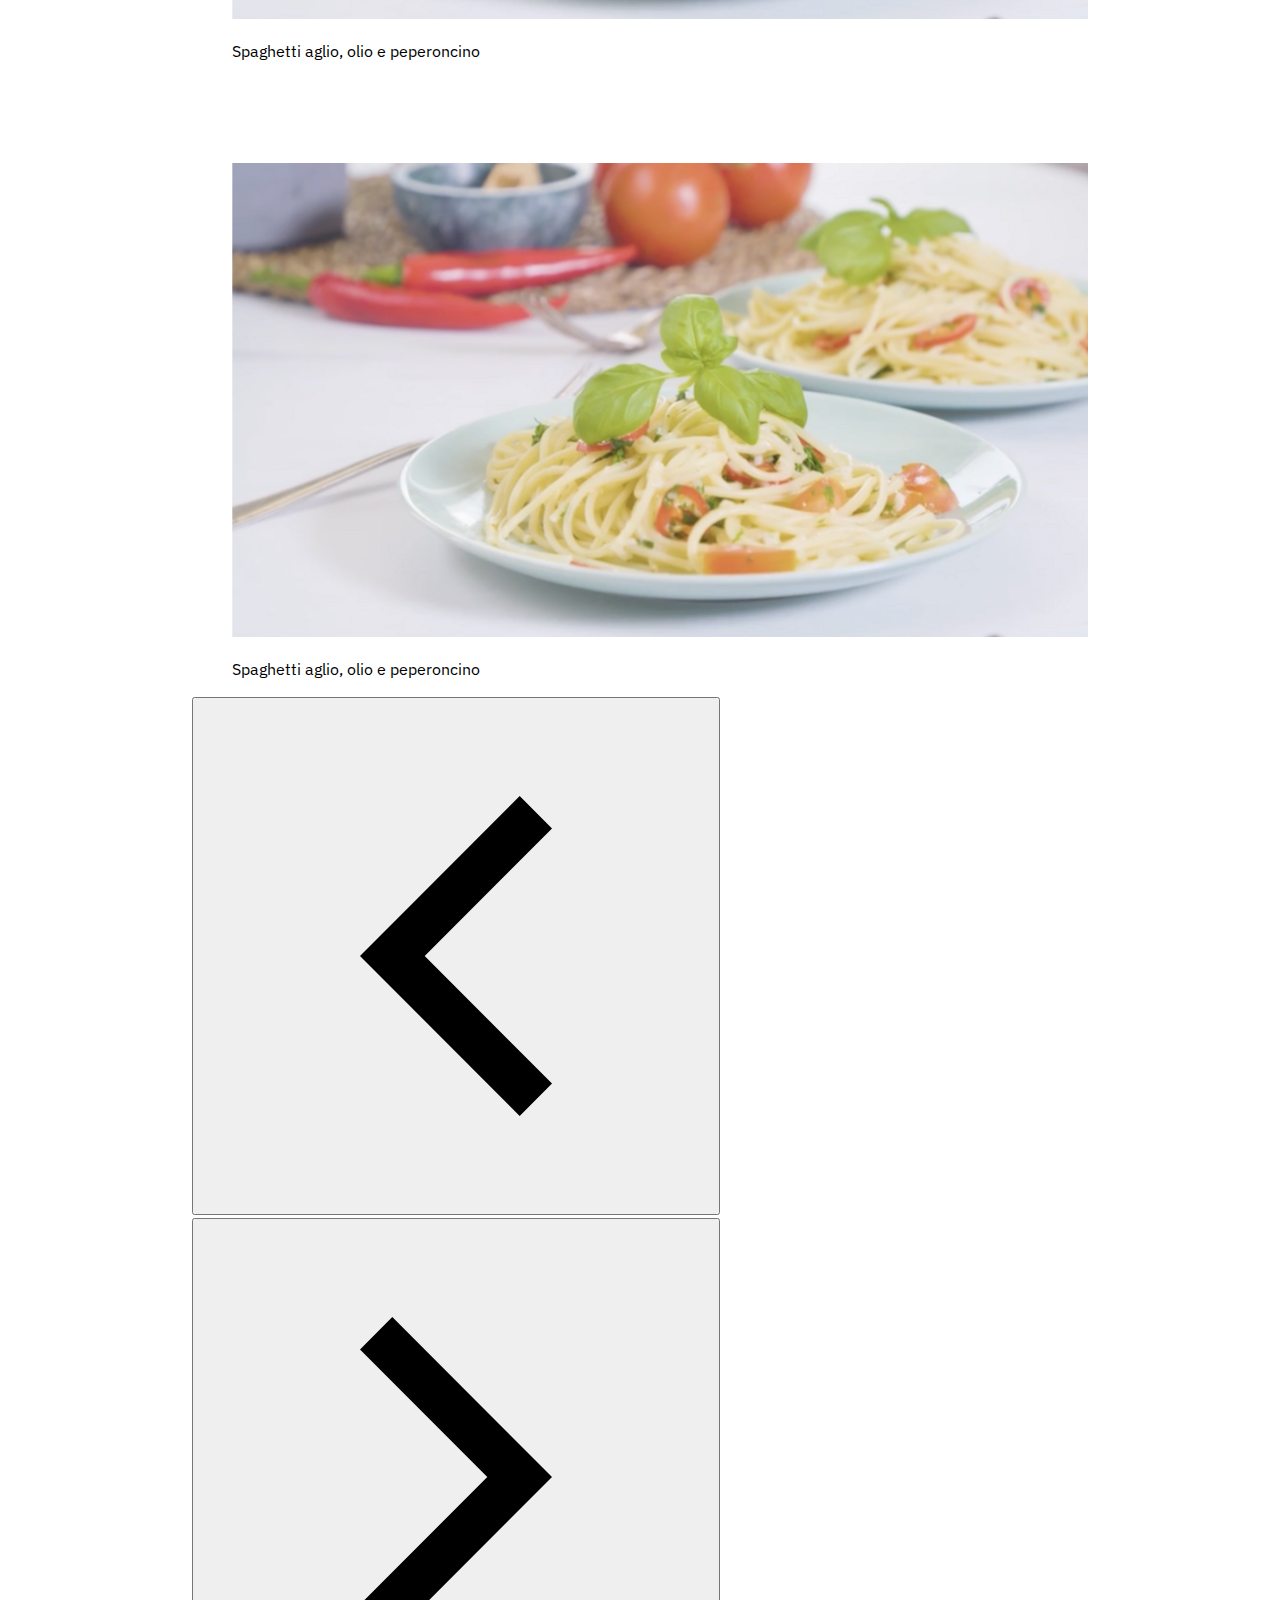
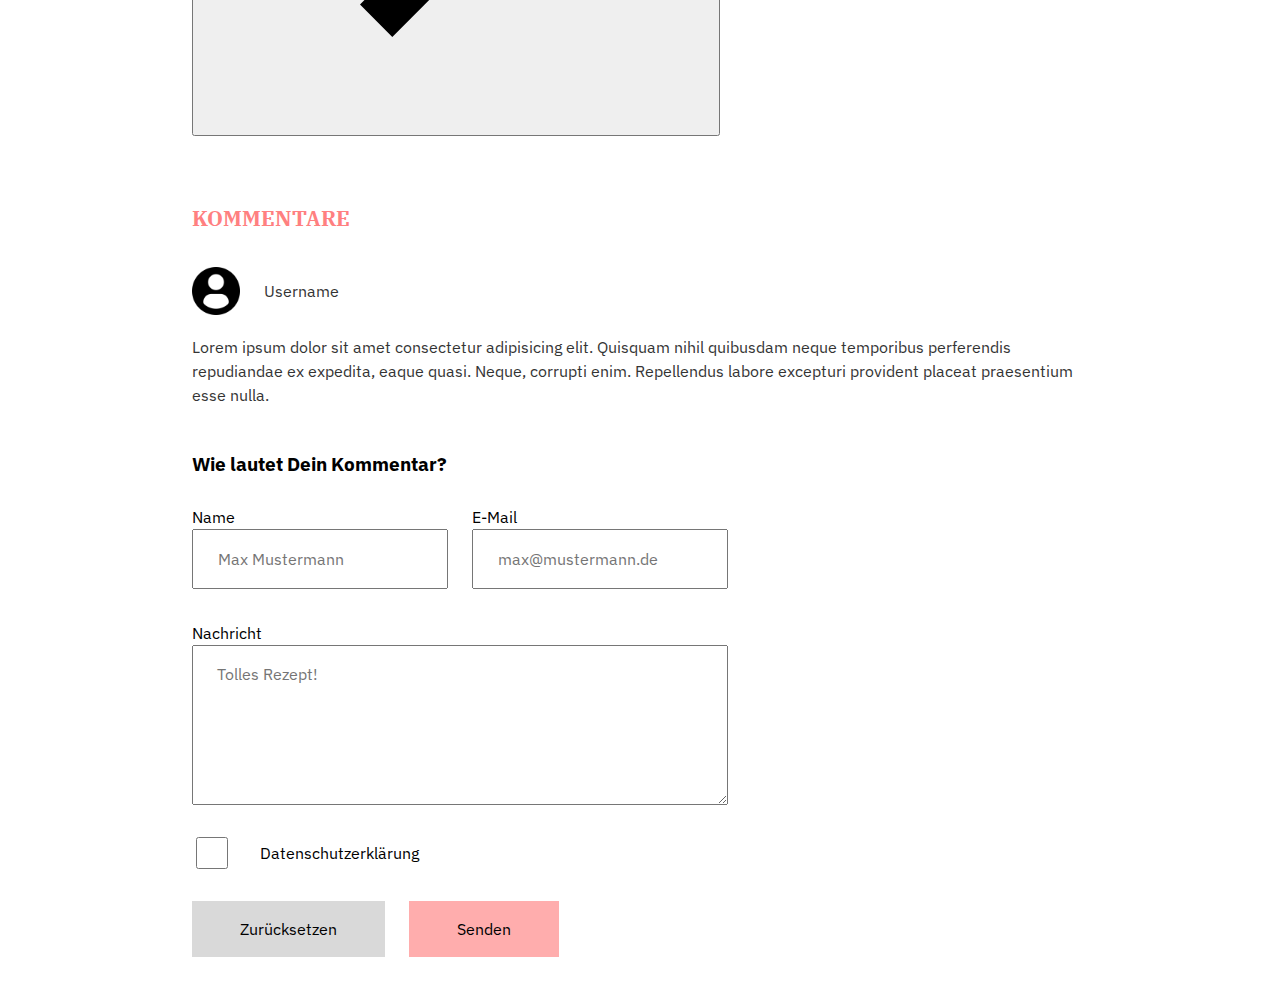
==== commit 2c653318: "HTML and little CSS for slideshow created" ====
--- a/recipes/spaghetti-aglio-olio-e-peperoncino.html
+++ b/recipes/spaghetti-aglio-olio-e-peperoncino.html
@@ -259,6 +259,47 @@
         <hr >
       </section>
 
+
+
+      <section class="slideshow">
+        <h2>Slideshow</h2>
+        <ul>
+          <li>
+            <figure>
+              <img
+                src="../images/spaghetti-aglio-olio-e-peperoncino.jpg" alt="Bild von Spaghetti aglio, olio e peperoncino" >
+                <figcaption>Spaghetti aglio, olio e peperoncino</figcaption>
+            </figure>
+          </li>
+          <li>
+            <figure>
+              <img
+                src="../images/spaghetti-aglio-olio-e-peperoncino.jpg" alt="Bild von Spaghetti aglio, olio e peperoncino" >
+                <figcaption>Spaghetti aglio, olio e peperoncino</figcaption>
+            </figure>
+          </li>
+          <li>
+            <figure>
+              <img
+                src="../images/spaghetti-aglio-olio-e-peperoncino.jpg" alt="Bild von Spaghetti aglio, olio e peperoncino" >
+                <figcaption>Spaghetti aglio, olio e peperoncino</figcaption>
+            </figure>
+          </li>
+          <li>
+            <figure>
+              <img
+                src="../images/spaghetti-aglio-olio-e-peperoncino.jpg" alt="Bild von Spaghetti aglio, olio e peperoncino" >
+                <figcaption>Spaghetti aglio, olio e peperoncino</figcaption>
+            </figure>
+          </li>
+        </ul>
+
+        <button><img src="../icons/arrow_backward.svg"></buttons>
+        <button><img src="../icons/arrow_forward.svg"></buttons>
+
+      </section>
+
+
       <section class="comments" id="kommentare">
         <h2>Kommentare</h2>
         <div class="comment">
--- a/styles/components.css
+++ b/styles/components.css
@@ -410,3 +410,19 @@
     line-height: var(--xl);
 }
 
+
+
+/* Slideshow
+############################################################################ */
+
+.slideshow {
+    position: relative;
+    width: 100%;
+    height: 100%;
+    overflow: hidden;
+}
+
+.slideshow ul {
+    list-style:none;
+}
+
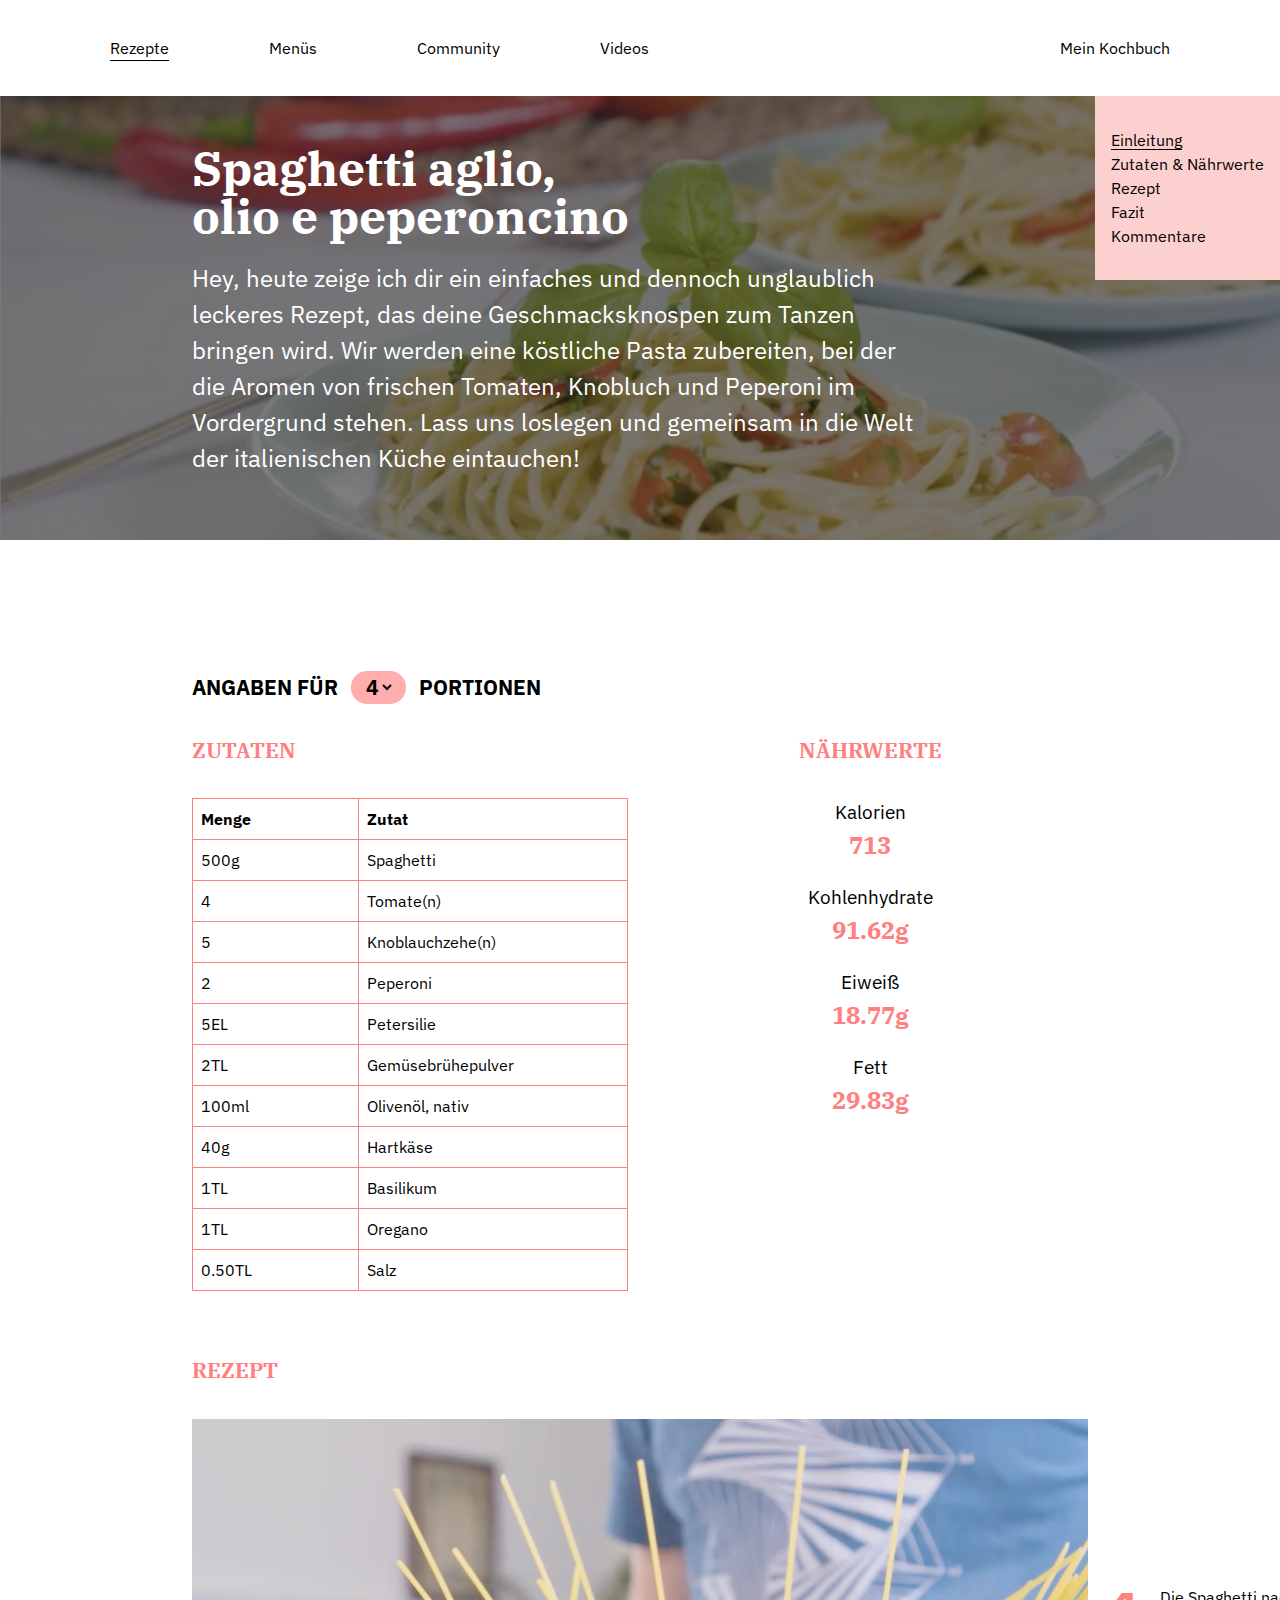
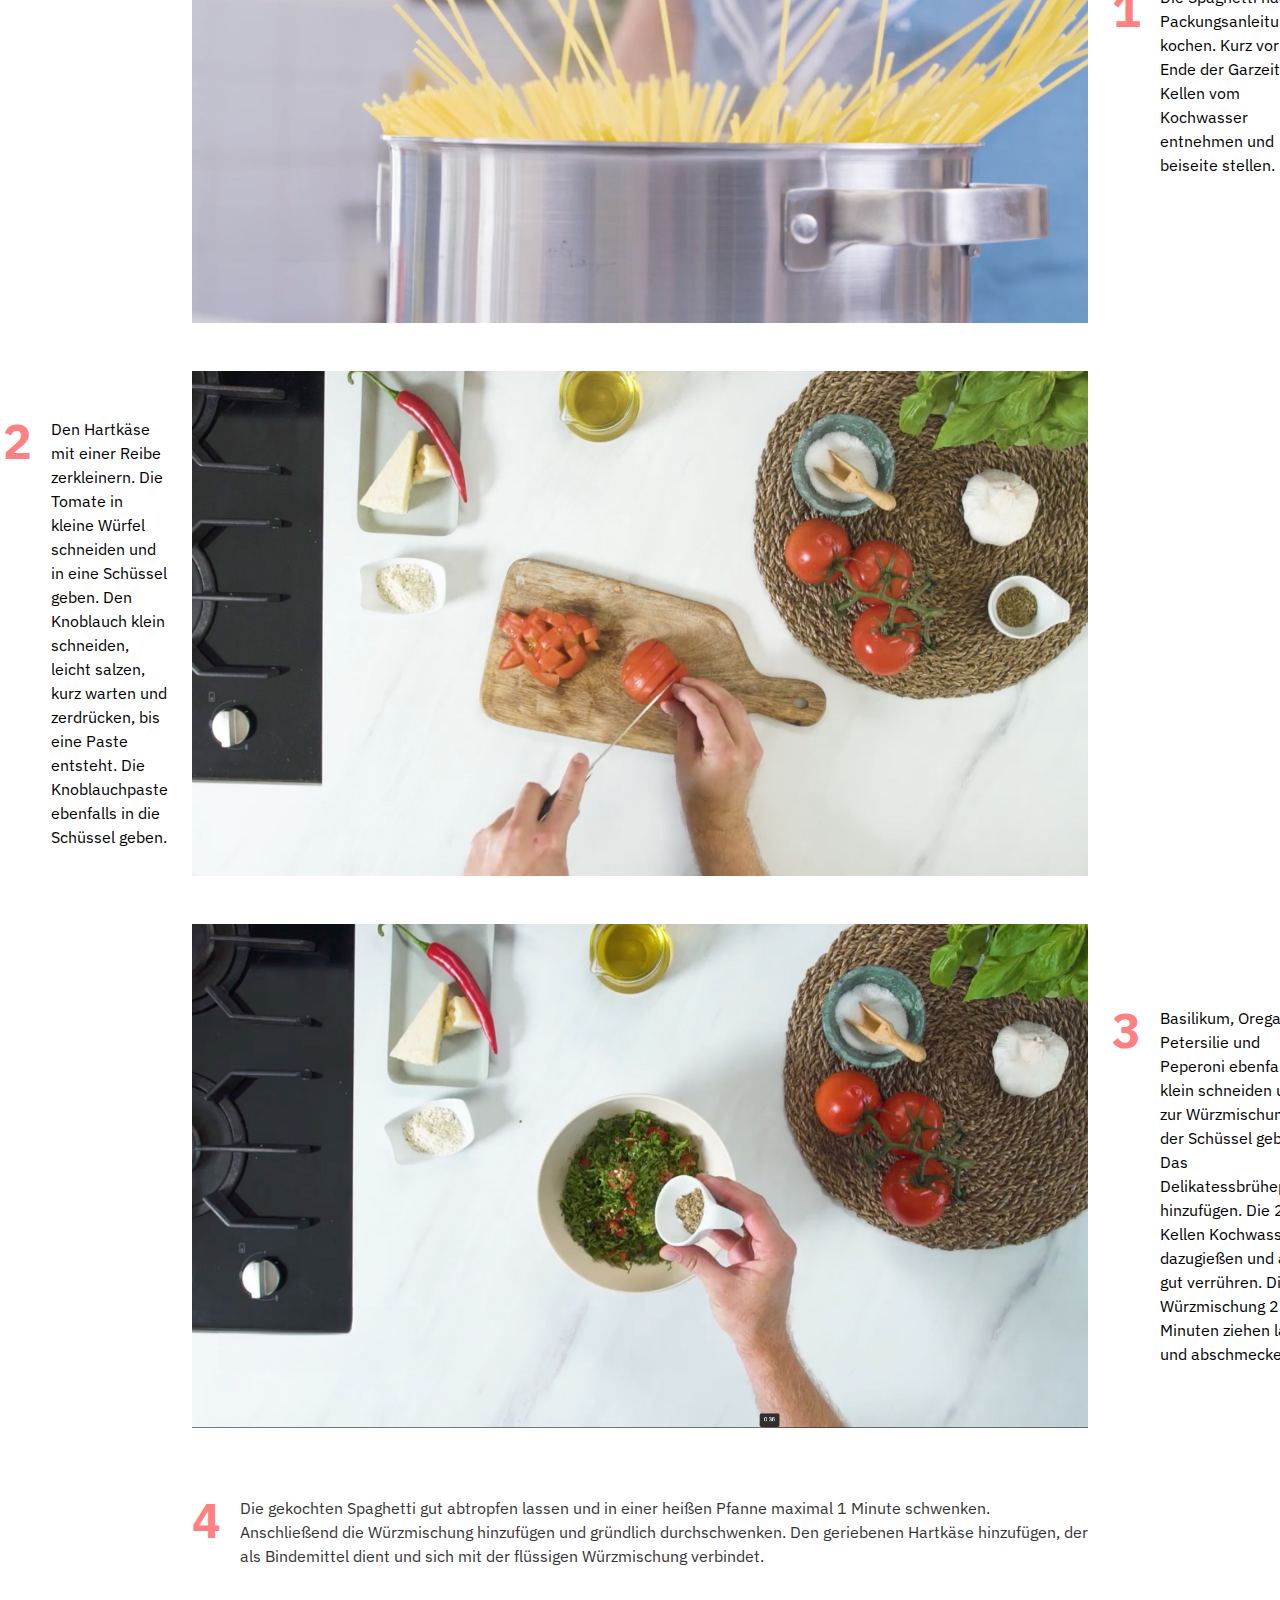
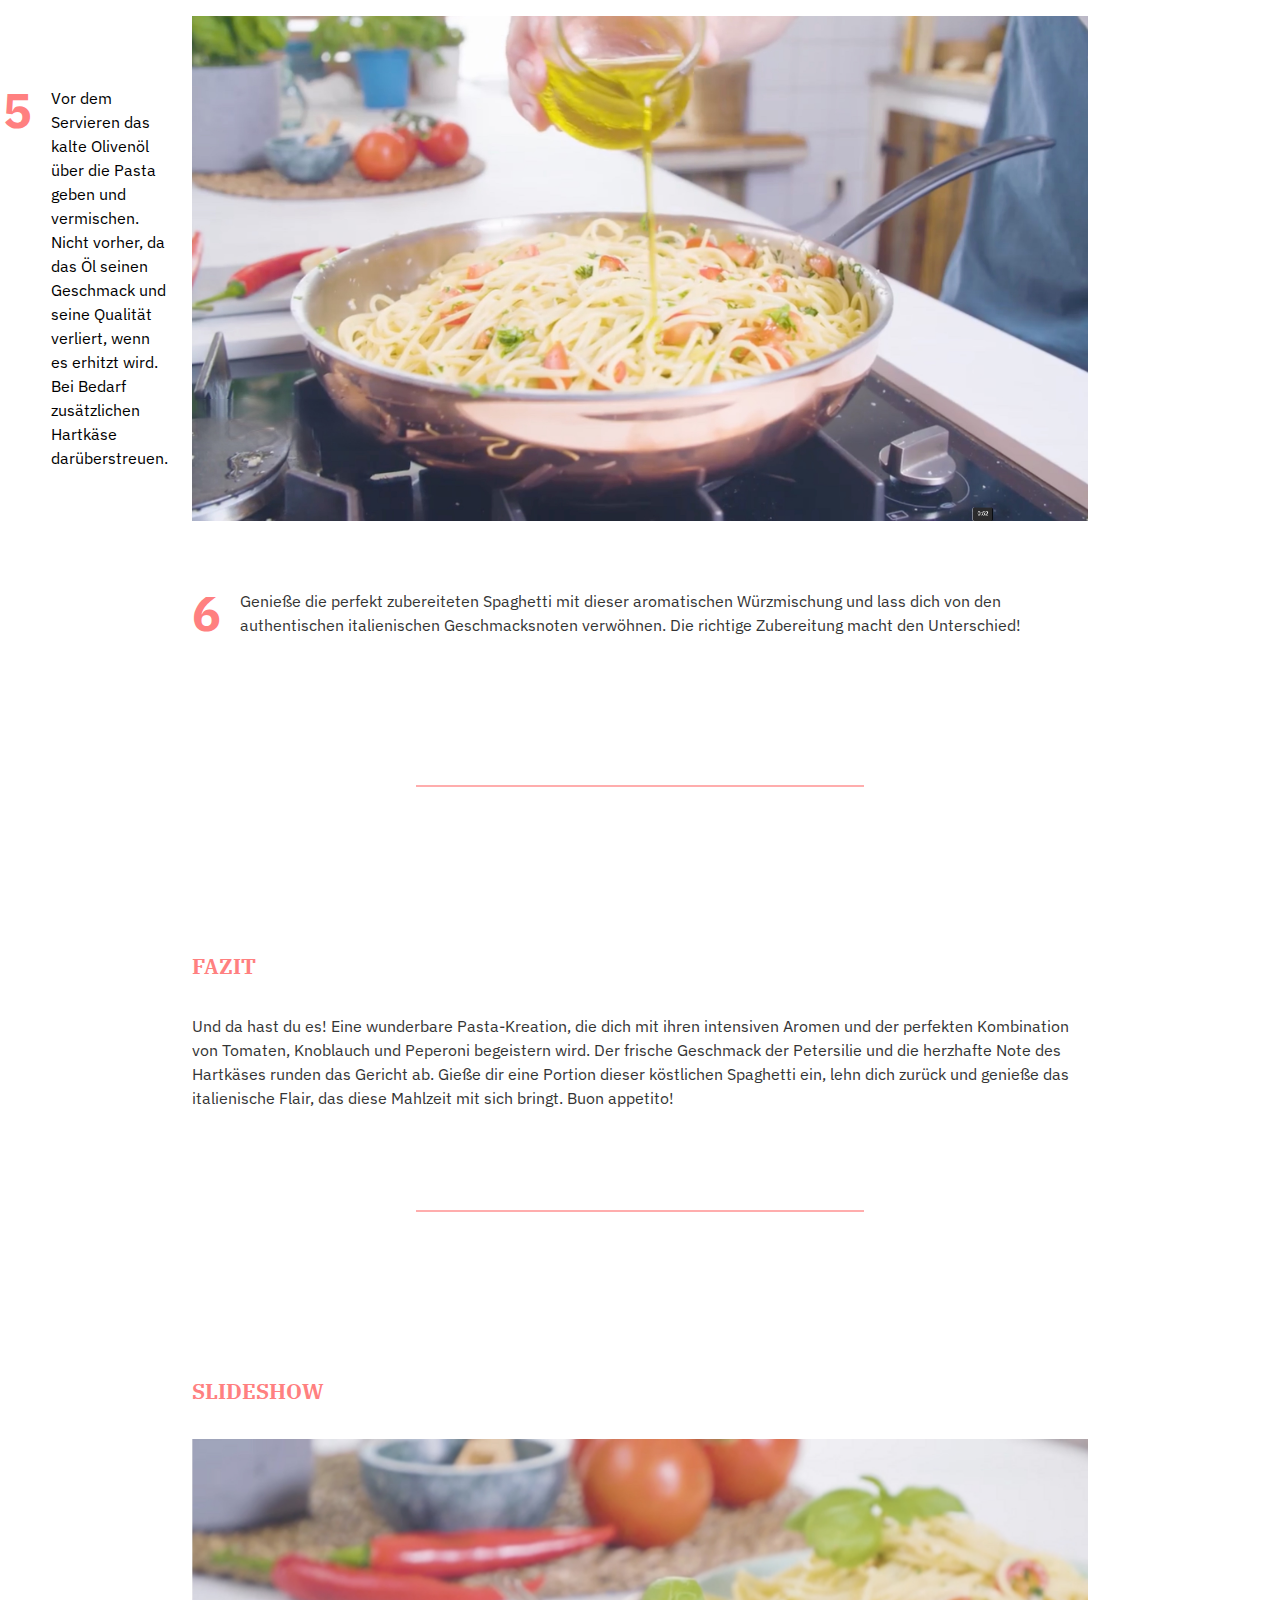
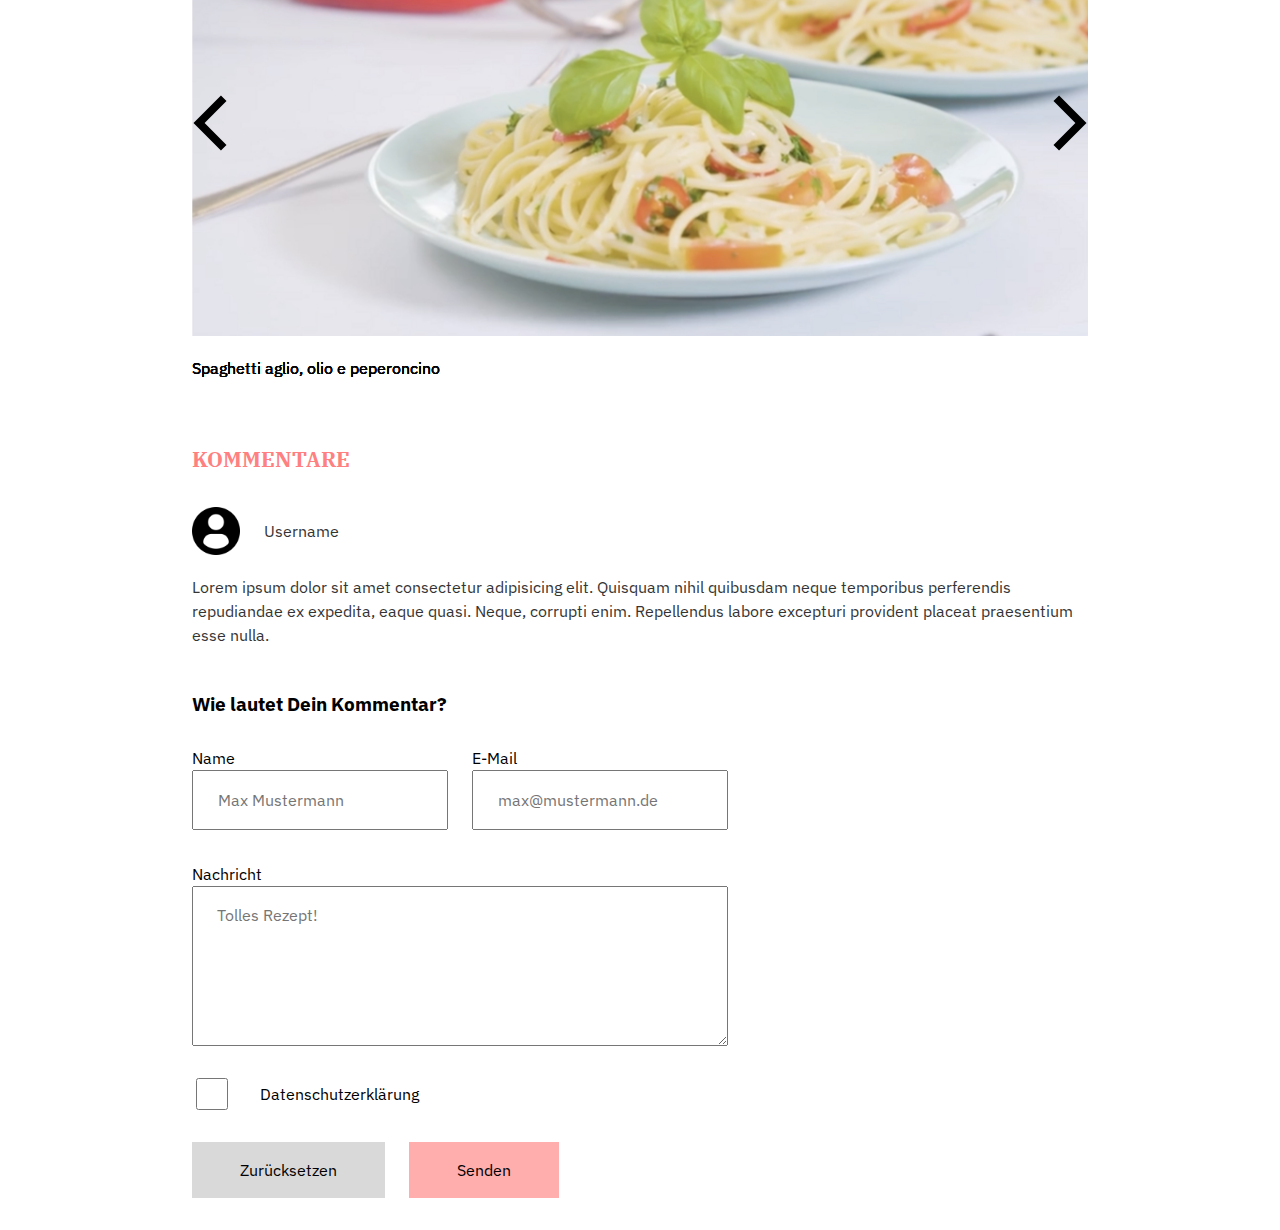
==== commit 2fdaa902: "html und css für slideshow verbessert + buttons" ====
--- a/recipes/spaghetti-aglio-olio-e-peperoncino.html
+++ b/recipes/spaghetti-aglio-olio-e-peperoncino.html
@@ -294,8 +294,9 @@
           </li>
         </ul>
 
-        <button><img src="../icons/arrow_backward.svg"></buttons>
-        <button><img src="../icons/arrow_forward.svg"></buttons>
+        <button class="back-button"><img src="../icons/arrow_backward.svg"></buttons>
+        <button class="forward-button"><img src="../icons/arrow_forward.svg"></buttons>
+
 
       </section>
 
--- a/styles/components.css
+++ b/styles/components.css
@@ -417,12 +417,44 @@
 
 .slideshow {
     position: relative;
-    width: 100%;
-    height: 100%;
-    overflow: hidden;
 }
 
 .slideshow ul {
-    list-style:none;
-}
-
+    position: relative;
+    list-style: none;
+    margin: 0;
+    padding: 0;
+}
+
+.slideshow ul li {
+    position: absolute;
+    top: 0;
+    left: 0;
+}
+
+.slideshow ul li:first-child{
+    position: relative;
+}
+
+.slideshow figure {
+    margin: 0;
+}
+
+/* Buttons für die Slideshow */
+.slideshow  button {
+    position: absolute;
+    top: 50%;
+    width:100px;
+    border: none;
+    background-color: transparent;
+}
+
+.back-button {
+    left: 0;
+}
+
+.forward-button {
+    right: 0;
+}
+
+
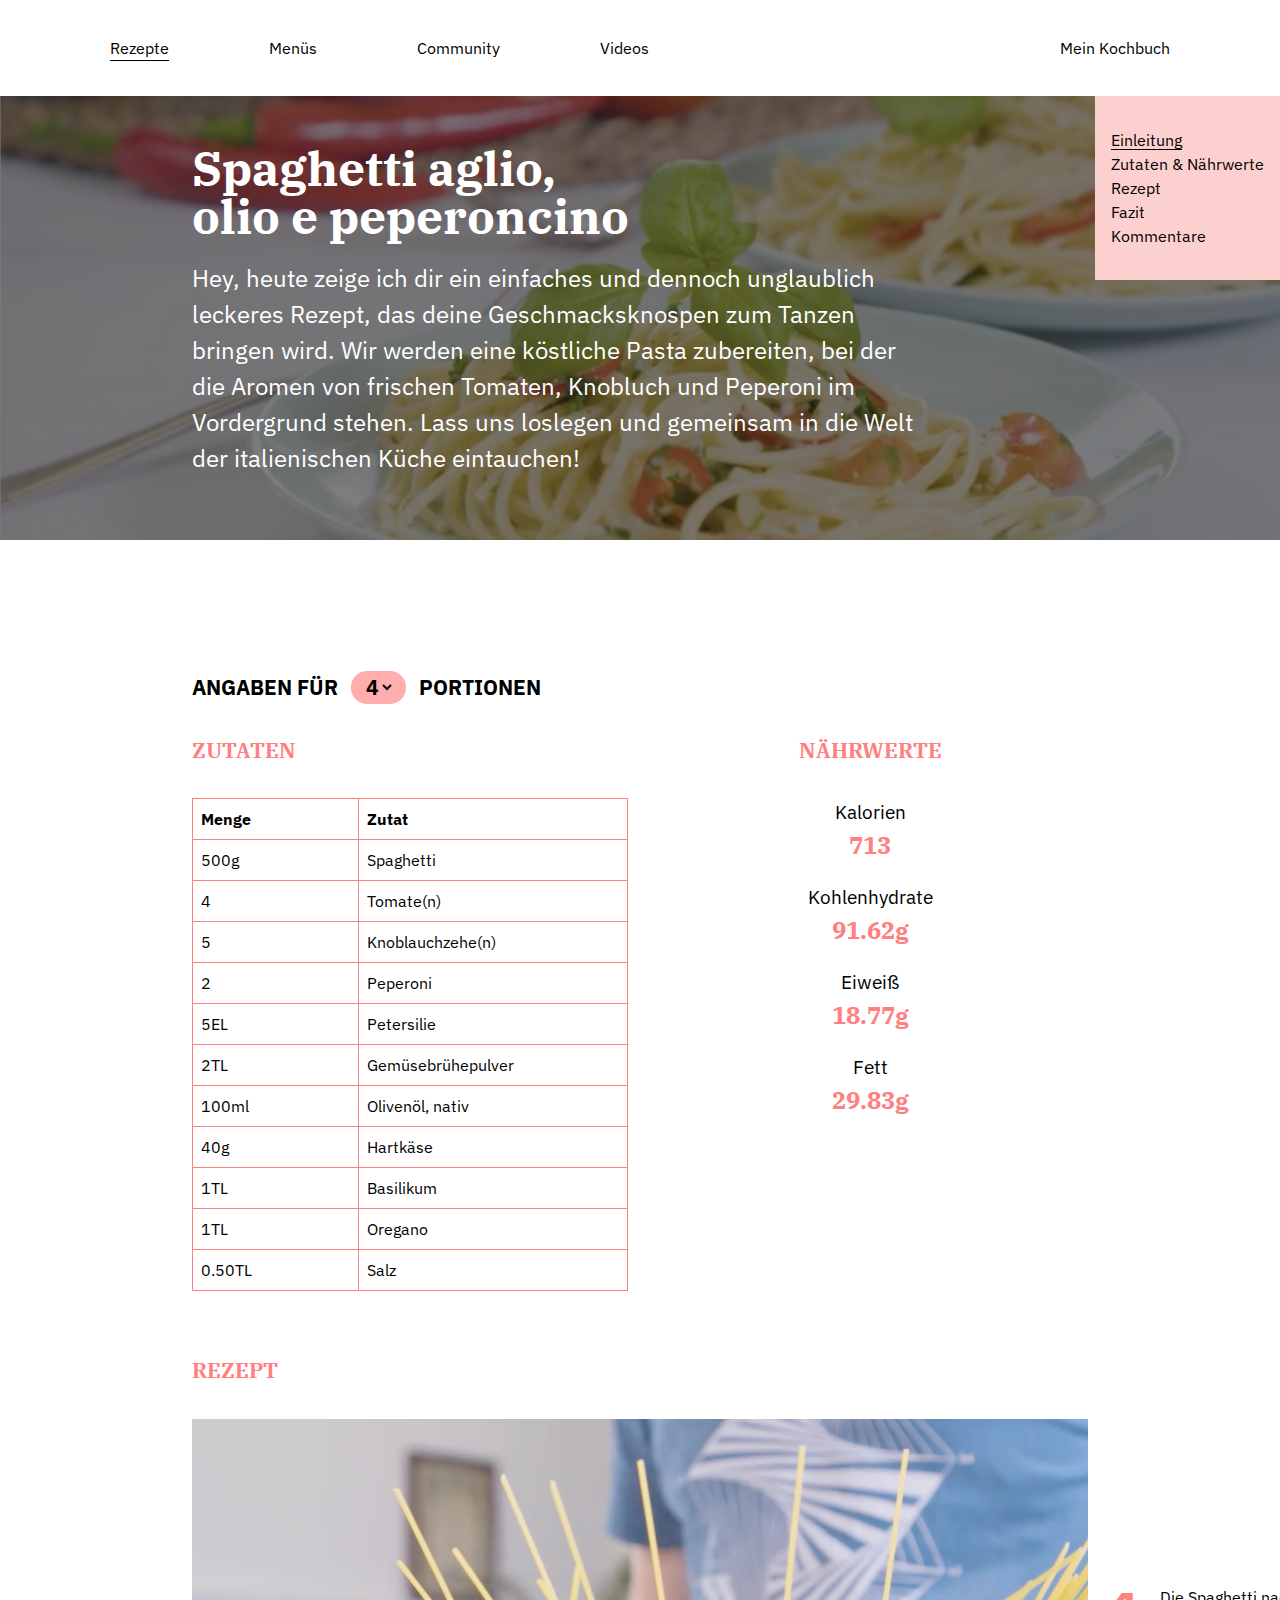
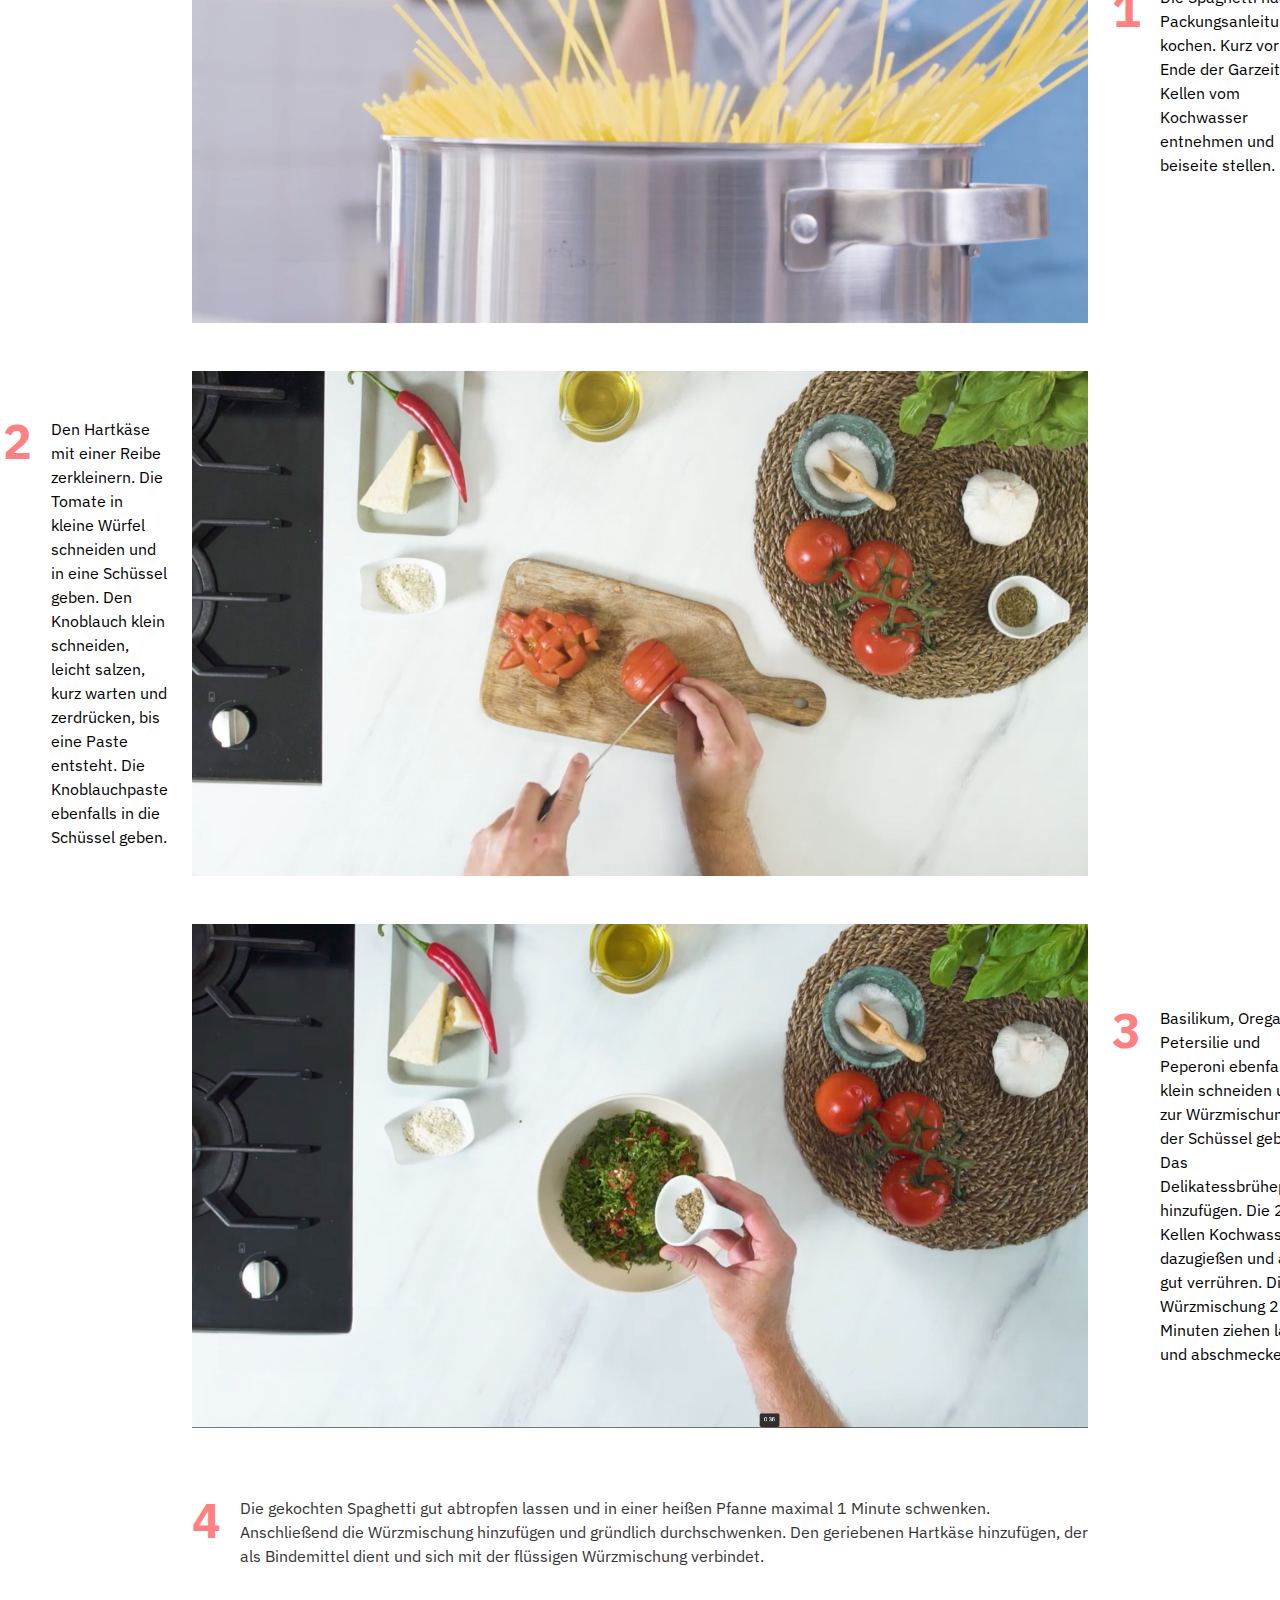
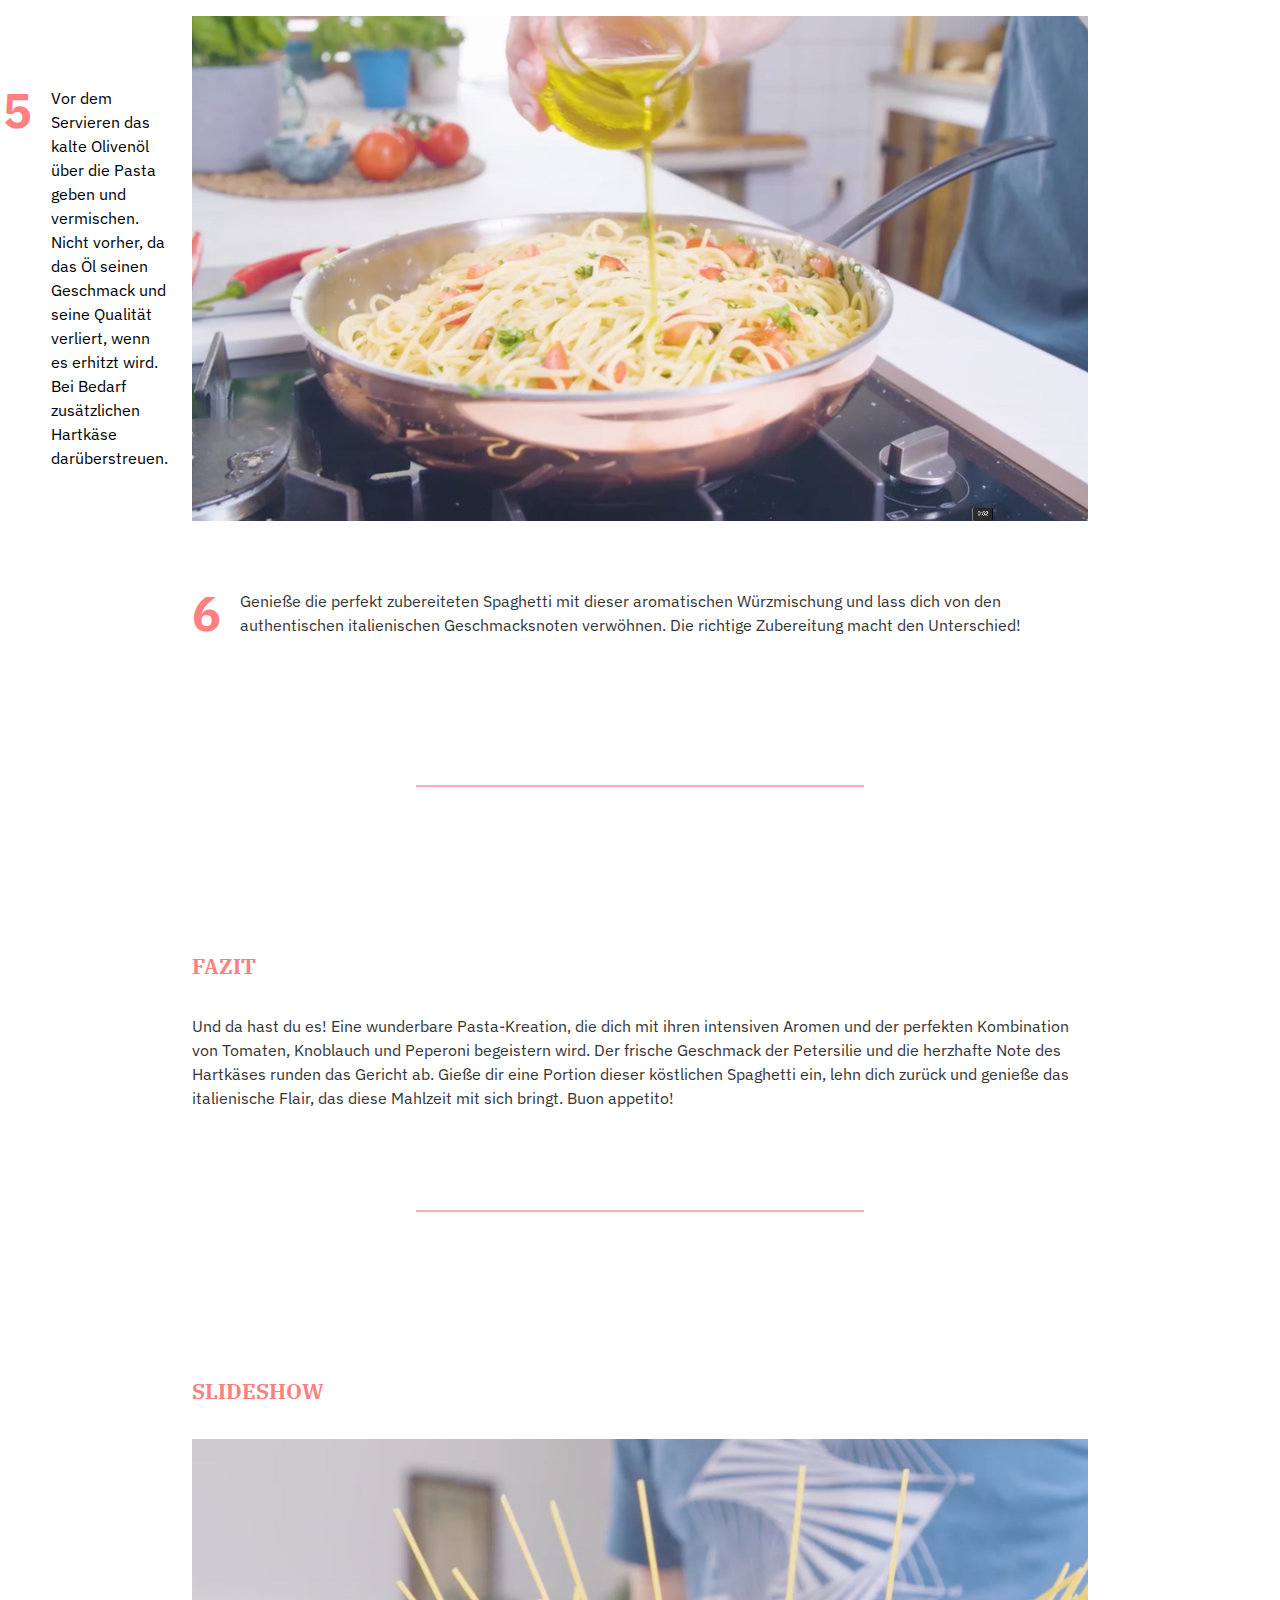
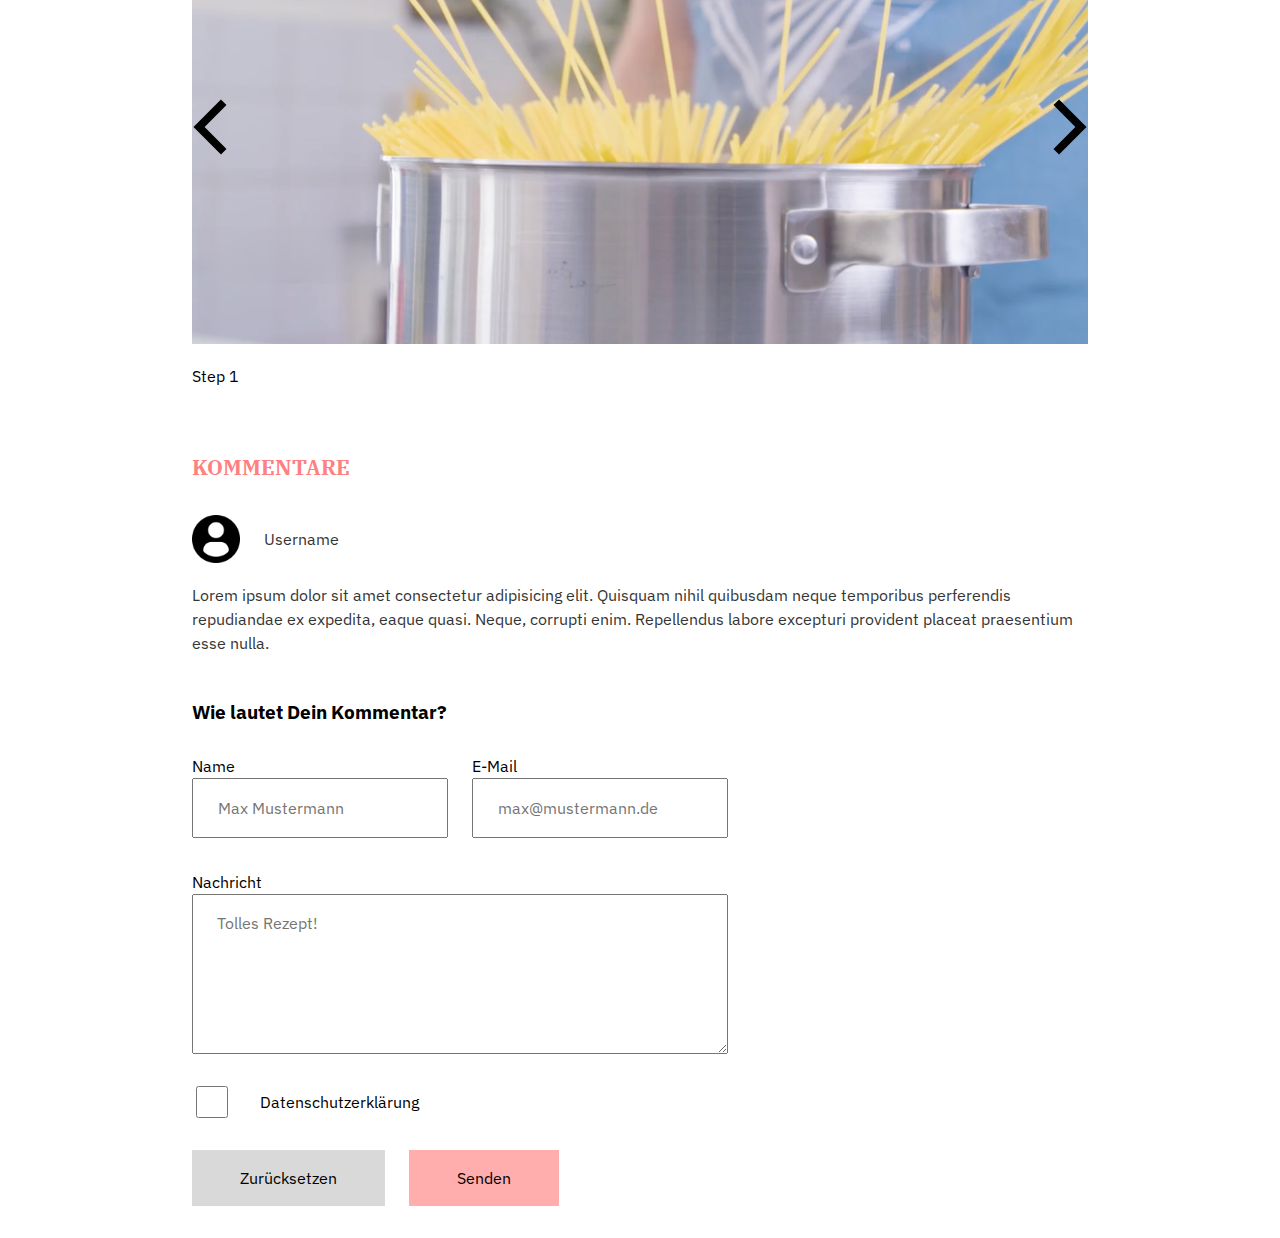
==== commit 00d30877: "css active und js erstellt" ====
--- a/recipes/spaghetti-aglio-olio-e-peperoncino.html
+++ b/recipes/spaghetti-aglio-olio-e-peperoncino.html
@@ -265,37 +265,37 @@
         <h2>Slideshow</h2>
         <ul>
           <li>
-            <figure>
-              <img
-                src="../images/spaghetti-aglio-olio-e-peperoncino.jpg" alt="Bild von Spaghetti aglio, olio e peperoncino" >
-                <figcaption>Spaghetti aglio, olio e peperoncino</figcaption>
-            </figure>
-          </li>
-          <li>
-            <figure>
-              <img
-                src="../images/spaghetti-aglio-olio-e-peperoncino.jpg" alt="Bild von Spaghetti aglio, olio e peperoncino" >
-                <figcaption>Spaghetti aglio, olio e peperoncino</figcaption>
-            </figure>
-          </li>
-          <li>
-            <figure>
-              <img
-                src="../images/spaghetti-aglio-olio-e-peperoncino.jpg" alt="Bild von Spaghetti aglio, olio e peperoncino" >
-                <figcaption>Spaghetti aglio, olio e peperoncino</figcaption>
-            </figure>
-          </li>
-          <li>
-            <figure>
-              <img
-                src="../images/spaghetti-aglio-olio-e-peperoncino.jpg" alt="Bild von Spaghetti aglio, olio e peperoncino" >
-                <figcaption>Spaghetti aglio, olio e peperoncino</figcaption>
+            <figure class="active">
+              <img
+                src="../images/step-1.jpg" alt="Bild von Step 1" >
+                <figcaption>Step 1</figcaption>
+            </figure>
+          </li>
+          <li>
+            <figure class="not-active">
+              <img
+                src="../images/step-2.jpg" alt="Bild von Step 2" >
+                <figcaption>Step 2</figcaption>
+            </figure>
+          </li>
+          <li>
+            <figure class="not-active">
+              <img
+                src="../images/step-3.jpg" alt="Bild von Step 3" >
+                <figcaption>Step 3</figcaption>
+            </figure>
+          </li>
+          <li>
+            <figure class="not-active">
+              <img
+                src="../images/step-4.jpg" alt="Bild von Step 4" >
+                <figcaption>Step</figcaption>
             </figure>
           </li>
         </ul>
 
-        <button class="back-button"><img src="../icons/arrow_backward.svg"></buttons>
-        <button class="forward-button"><img src="../icons/arrow_forward.svg"></buttons>
+        <button class="back-button" data-button-js ><img src="../icons/arrow_backward.svg"></buttons>
+        <button class="forward-button" data-button-js ><img src="../icons/arrow_forward.svg"></buttons>
 
 
       </section>
@@ -367,5 +367,6 @@
     <script src="/scripts/form-validation.js"></script>
     <script src="/scripts/main.js"></script>
     <script src="/scripts/quantity-selector.js"></script>
+    <script src="/scripts/slideshow.js"></script>
   </body>
 </html>
--- a/styles/components.css
+++ b/styles/components.css
@@ -432,12 +432,21 @@
     left: 0;
 }
 
+
 .slideshow ul li:first-child{
     position: relative;
 }
 
 .slideshow figure {
     margin: 0;
+}
+
+.slideshow ul li .active{
+    display: block;
+}
+
+.slideshow ul li .not-active{
+    display: none;
 }
 
 /* Buttons für die Slideshow */
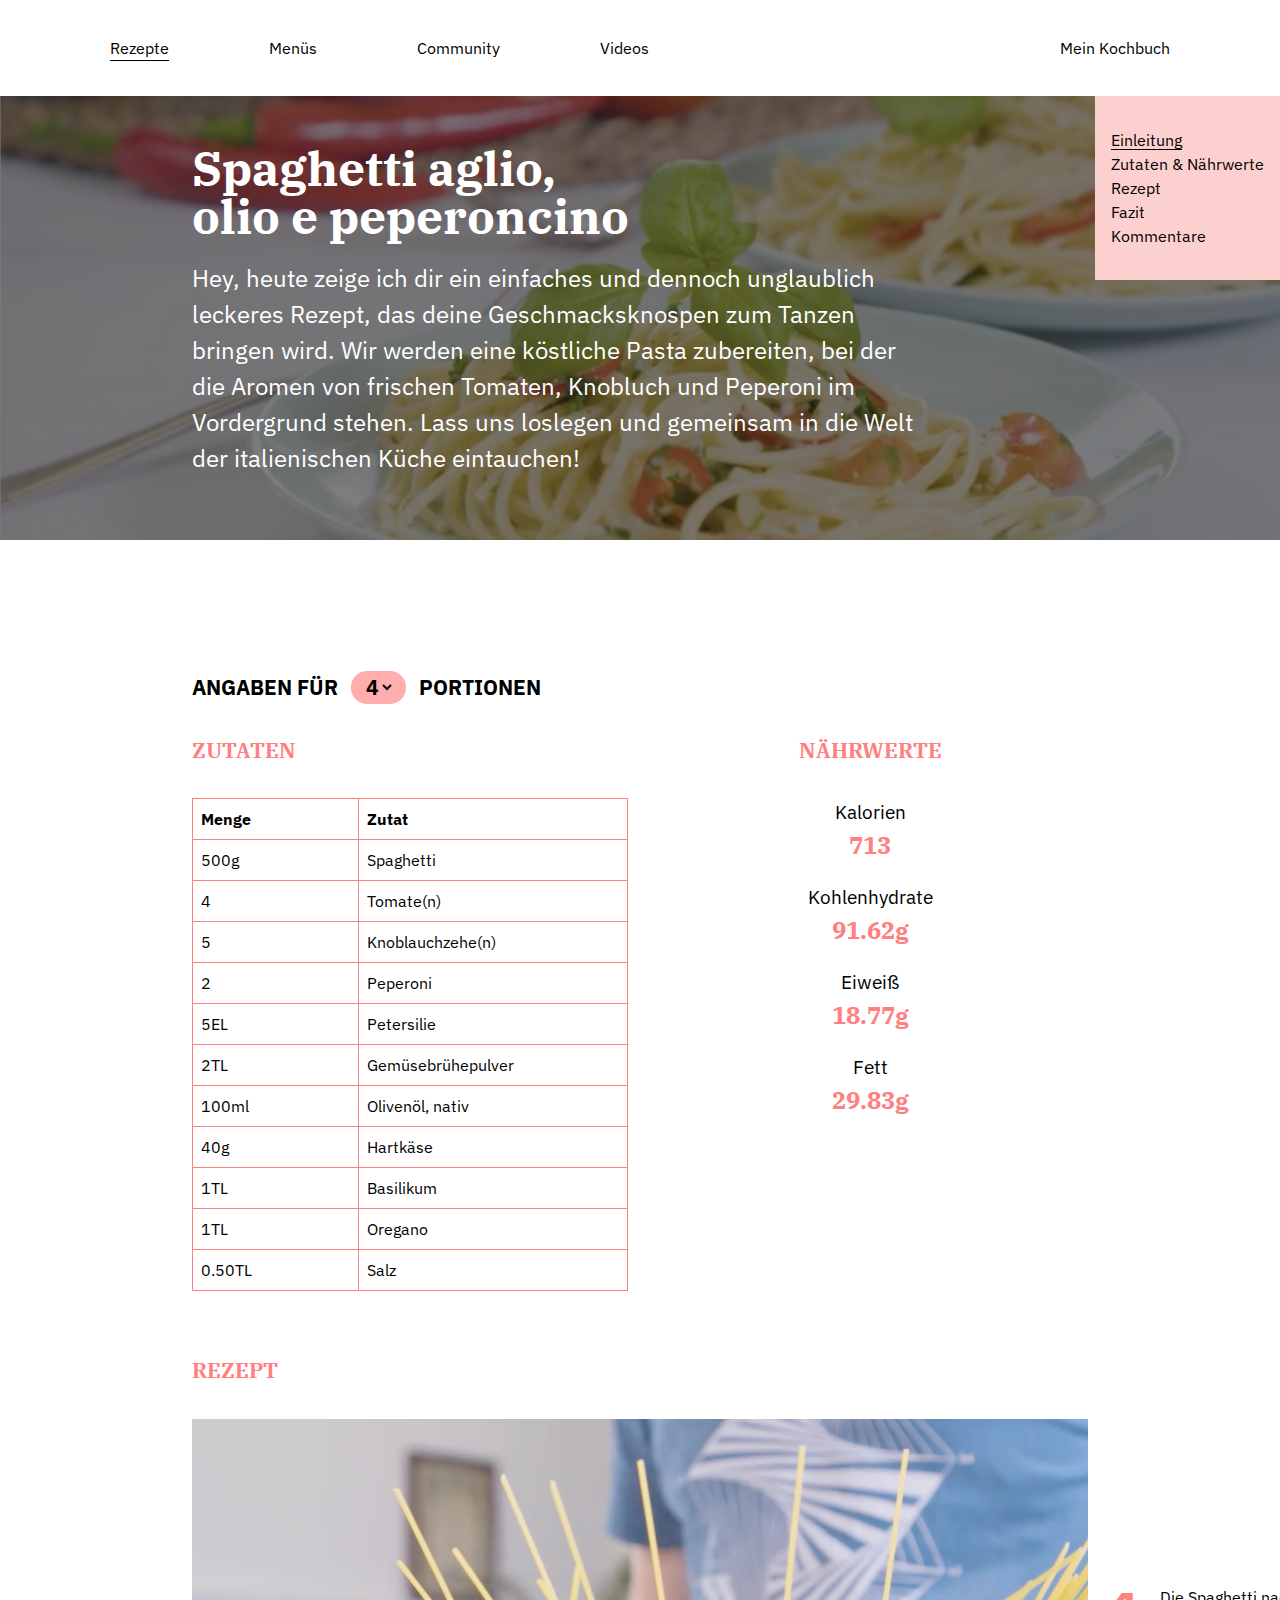
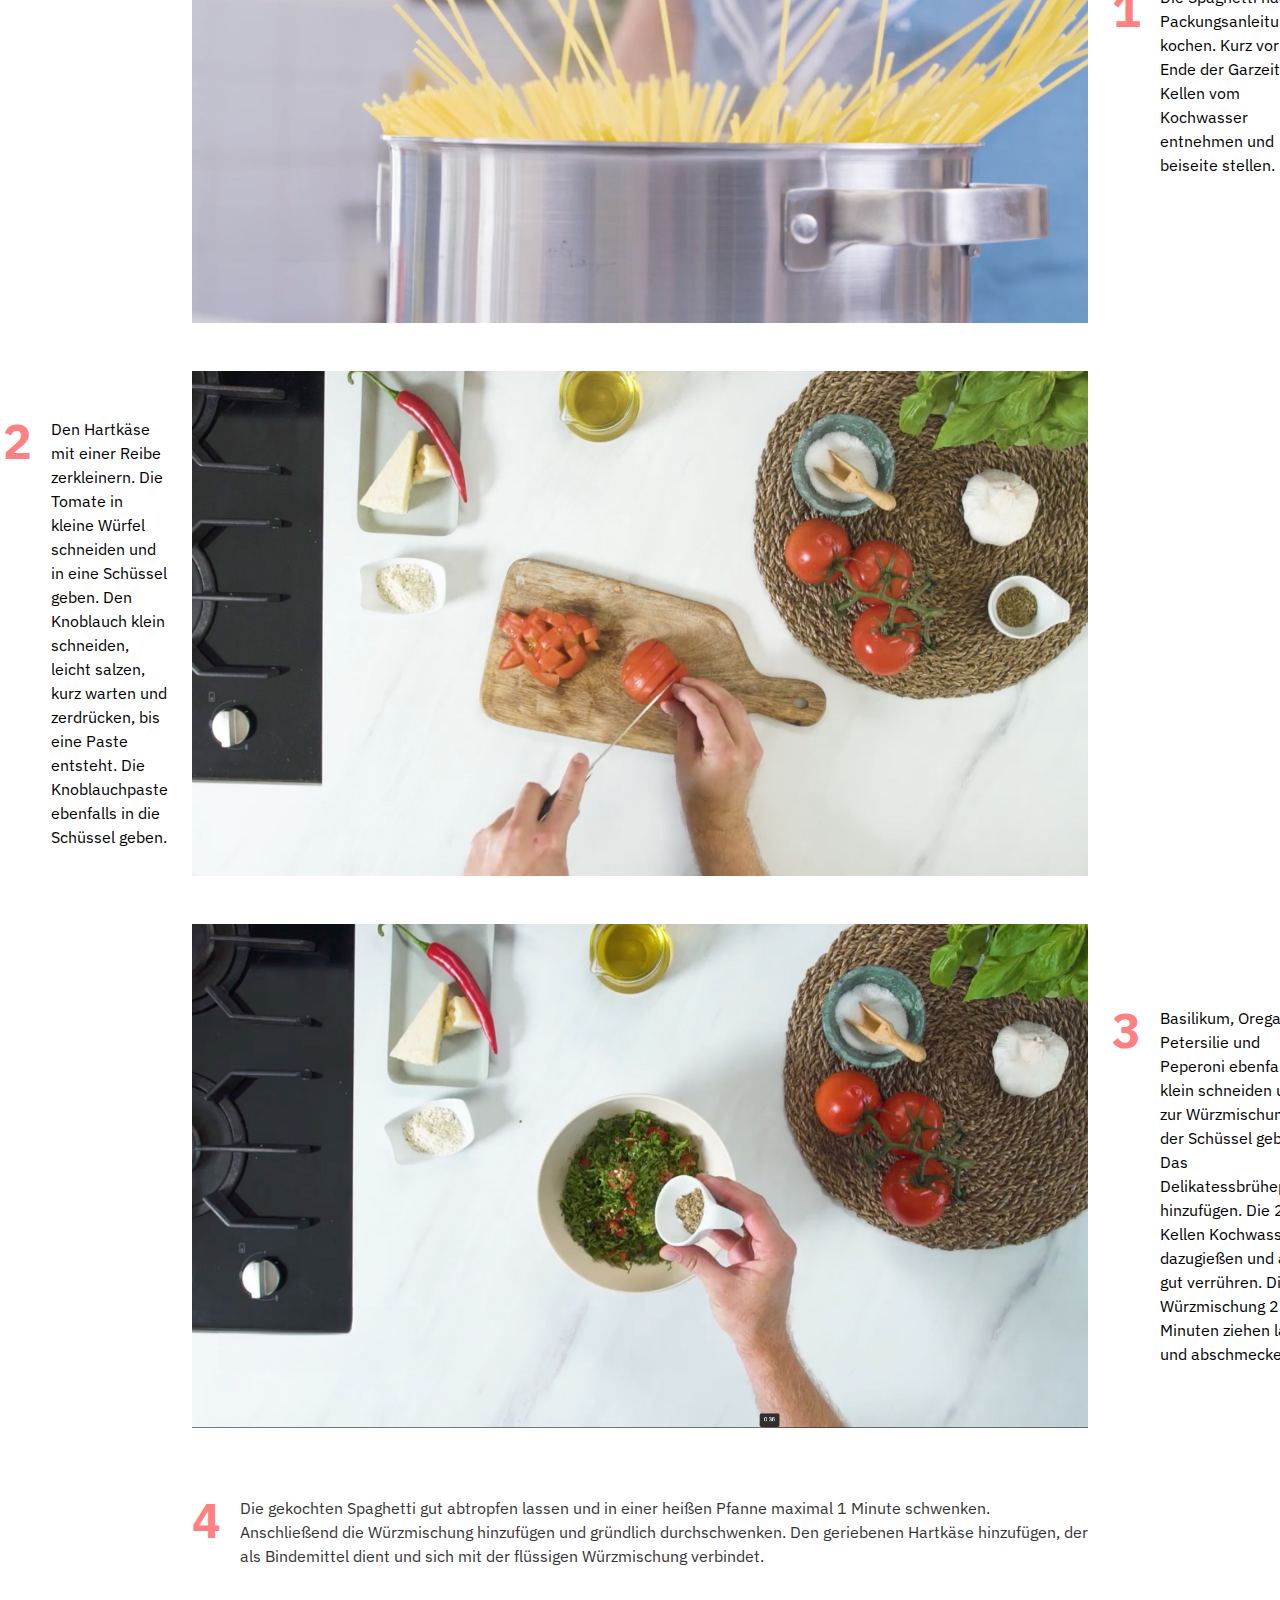
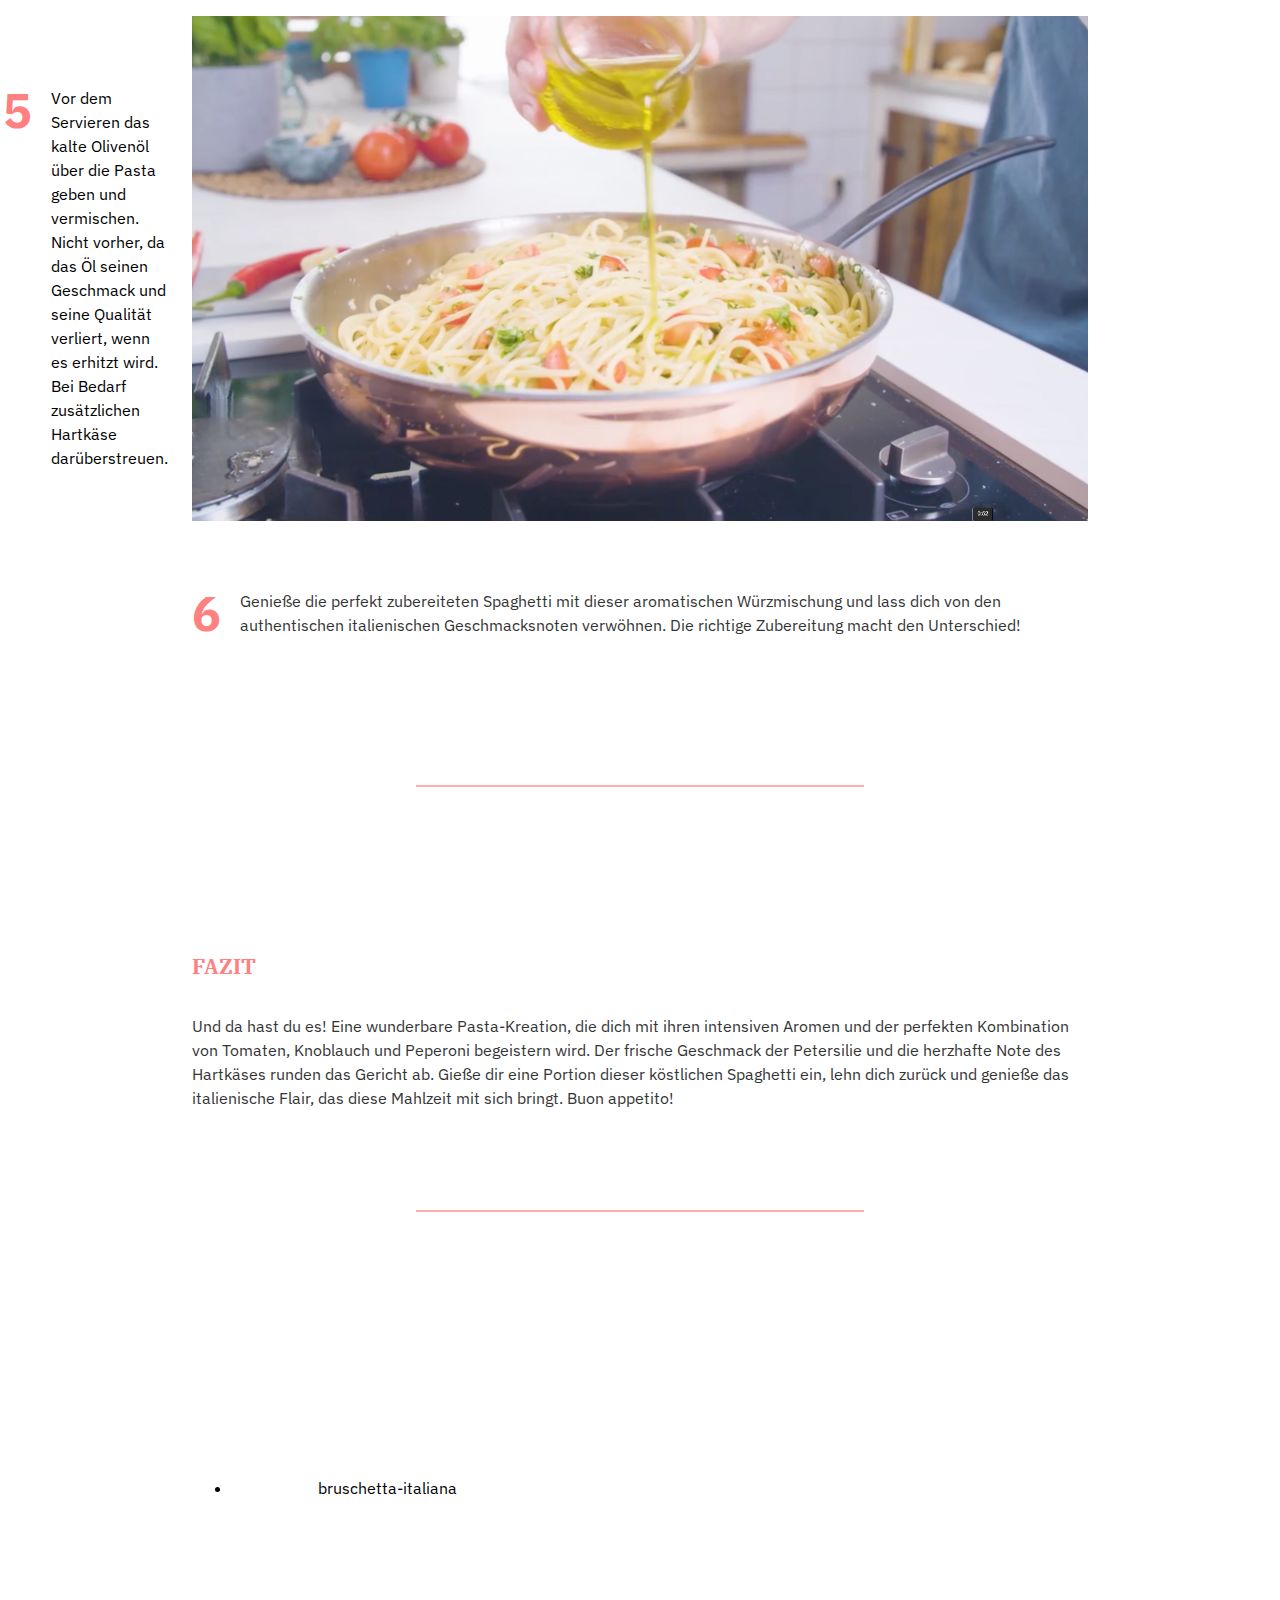
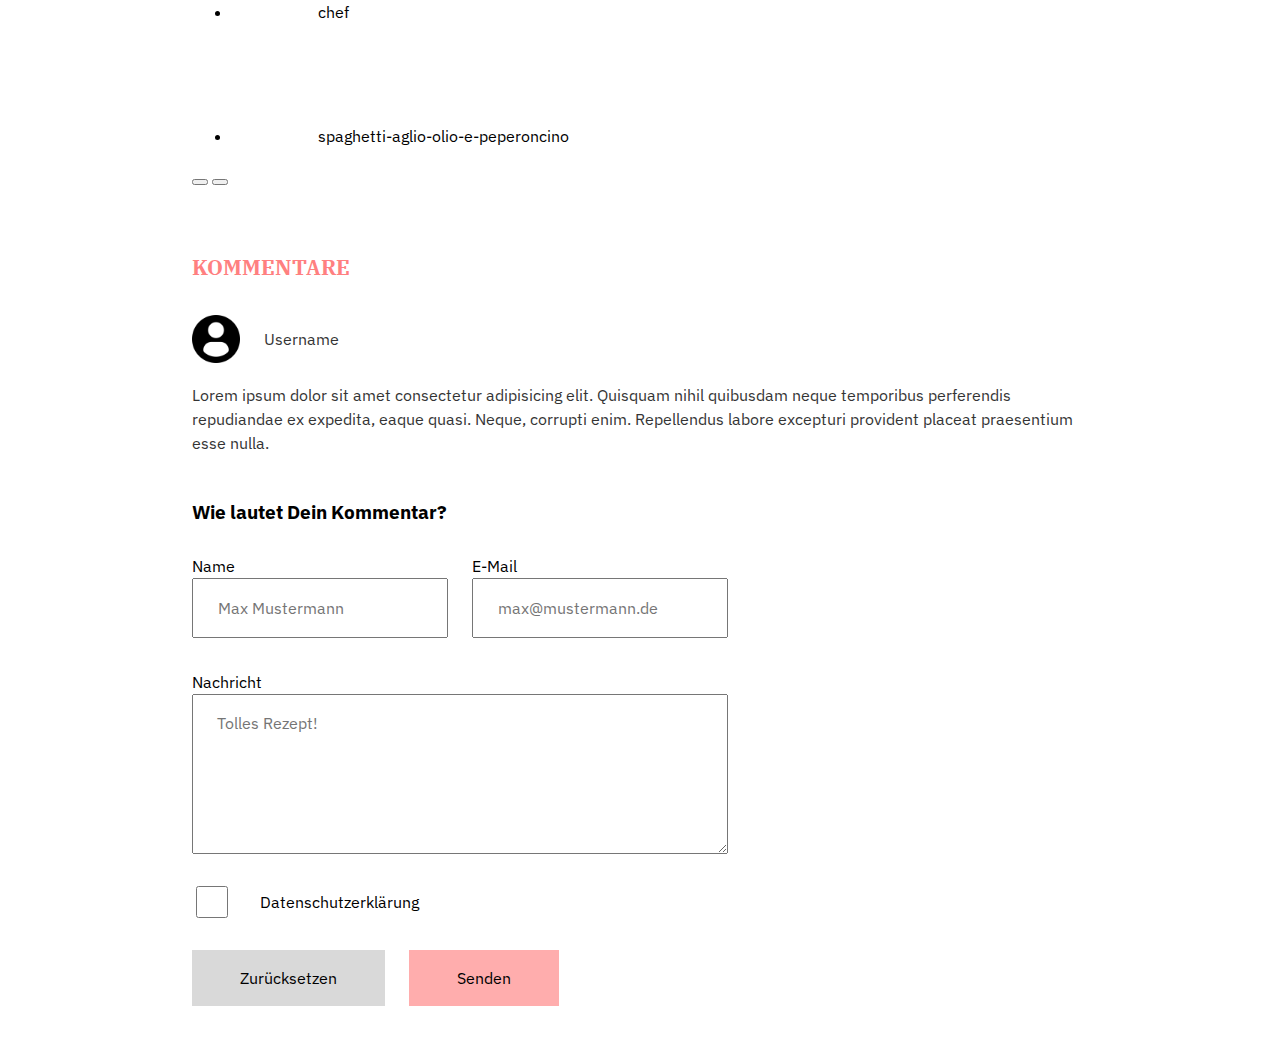
==== commit 3e24bc25: "slideshow" ====
--- a/recipes/spaghetti-aglio-olio-e-peperoncino.html
+++ b/recipes/spaghetti-aglio-olio-e-peperoncino.html
@@ -1,17 +1,18 @@
 <!DOCTYPE html>
 <html lang="de">
   <head>
-    <meta charset="UTF-8" >
-    <meta http-equiv="X-UA-Compatible" content="IE=edge" >
-    <meta name="viewport" content="width=device-width, initial-scale=1.0" >
+    <meta charset="UTF-8" />
+    <meta http-equiv="X-UA-Compatible" content="IE=edge" />
+    <meta name="viewport" content="width=device-width, initial-scale=1.0" />
     <title>Spaghetti aglio, olio e peperoncino</title>
 
-    <link rel="stylesheet"  href="../styles/reset.css" >
-    <link rel="stylesheet"  href="../styles/base.css" >
-    <link rel="stylesheet"  href="../styles/variables.css" >
-    <link rel="stylesheet"  href="../styles/layout.css" >
-    <link rel="stylesheet"  href="../styles/components.css" >
-    <link rel="stylesheet"  href="../styles/quantity-selector.css" >
+    <link rel="stylesheet" href="../styles/reset.css" />
+    <link rel="stylesheet" href="../styles/slideshow.css" />
+    <link rel="stylesheet" href="../styles/base.css" />
+    <link rel="stylesheet" href="../styles/variables.css" />
+    <link rel="stylesheet" href="../styles/layout.css" />
+    <link rel="stylesheet" href="../styles/components.css" />
+    <link rel="stylesheet" href="../styles/quantity-selector.css" />
   </head>
 
   <body>
@@ -48,7 +49,7 @@
           <img
             src="/images/spaghetti-aglio-olio-e-peperoncino.jpg"
             alt="Bild von Spaghetti aglio, olio e peperoncino"
-          >
+          />
         </figure>
 
         <div class="hero-content">
@@ -171,7 +172,7 @@
               <img
                 src="../images/step-1.jpg"
                 alt="Topf mit kassen Spaghetti drin"
-              >
+              />
               <figcaption class="has-counter">
                 Die Spaghetti nach Packungsanleitung kochen. Kurz vor Ende der
                 Garzeit 2 Kellen vom Kochwasser entnehmen und beiseite stellen.
@@ -183,7 +184,7 @@
               <img
                 src="../images/step-2.jpg"
                 alt="Topf mit kassen Spaghetti drin"
-              >
+              />
               <figcaption class="has-counter">
                 Den Hartkäse mit einer Reibe zerkleinern. Die Tomate in kleine
                 Würfel schneiden und in eine Schüssel geben. Den Knoblauch klein
@@ -198,7 +199,7 @@
               <img
                 src="../images/step-3.jpg"
                 alt="Topf mit kassen Spaghetti drin"
-              >
+              />
               <figcaption class="has-counter">
                 Basilikum, Oregano, Petersilie und Peperoni ebenfalls klein
                 schneiden und zur Würzmischung in der Schüssel geben. Das
@@ -222,7 +223,7 @@
               <img
                 src="../images/step-4.jpg"
                 alt="Topf mit kassen Spaghetti drin"
-              >
+              />
               <figcaption class="has-counter">
                 Vor dem Servieren das kalte Olivenöl über die Pasta geben und
                 vermischen. Nicht vorher, da das Öl seinen Geschmack und seine
@@ -241,7 +242,7 @@
           </li>
         </ol>
 
-        <hr >
+        <hr />
       </section>
 
       <section id="fazit">
@@ -256,56 +257,46 @@
           appetito!
         </p>
 
-        <hr >
-      </section>
-
-
-
-      <section class="slideshow">
-        <h2>Slideshow</h2>
+        <hr />
+      </section>
+      <section id="slideshow">
         <ul>
           <li>
-            <figure class="active">
-              <img
-                src="../images/step-1.jpg" alt="Bild von Step 1" >
-                <figcaption>Step 1</figcaption>
-            </figure>
-          </li>
-          <li>
-            <figure class="not-active">
-              <img
-                src="../images/step-2.jpg" alt="Bild von Step 2" >
-                <figcaption>Step 2</figcaption>
-            </figure>
-          </li>
-          <li>
-            <figure class="not-active">
-              <img
-                src="../images/step-3.jpg" alt="Bild von Step 3" >
-                <figcaption>Step 3</figcaption>
-            </figure>
-          </li>
-          <li>
-            <figure class="not-active">
-              <img
-                src="../images/step-4.jpg" alt="Bild von Step 4" >
-                <figcaption>Step</figcaption>
+            <figure>
+              <img
+                src="../images/bruschetta-italiana.jpg"
+                alt="bruschetta-italiana"
+              />
+              <figcaption>bruschetta-italiana</figcaption>
+            </figure>
+          </li>
+          <li>
+            <figure>
+              <img src="/images/chef.jpg" alt="chef" />
+              <figcaption>chef</figcaption>
+            </figure>
+          </li>
+          <li>
+            <figure>
+              <img
+                src="/images/spaghetti-aglio-olio-e-peperoncino.jpg"
+                alt="spaghetti-aglio-olio-e-peperoncino"
+              />
+              <figcaption>spaghetti-aglio-olio-e-peperoncino</figcaption>
             </figure>
           </li>
         </ul>
-
-        <button class="back-button" data-button-js ><img src="../icons/arrow_backward.svg"></buttons>
-        <button class="forward-button" data-button-js ><img src="../icons/arrow_forward.svg"></buttons>
-
-
-      </section>
-
+        <button id="left-button">
+          <img src="./images/right-arrow.svg" alt="left arrow" />
+        </button>
+        <button id="right-button"><img src="/images/right-arrow.svg" /></button>
+      </section>
 
       <section class="comments" id="kommentare">
         <h2>Kommentare</h2>
         <div class="comment">
           <div class="comment-user-info">
-            <img src="../images/user.png" alt="Logo" >
+            <img src="../images/user.png" alt="Logo" />
             <p>Username</p>
           </div>
           <p>
@@ -327,7 +318,7 @@
                 id="name"
                 name="name"
                 placeholder="Max Mustermann"
-              >
+              />
             </div>
 
             <div class="input-container">
@@ -337,7 +328,7 @@
                 id="email"
                 name="email"
                 placeholder="max@mustermann.de"
-              >
+              />
             </div>
           </div>
 
@@ -351,7 +342,7 @@
           ></textarea>
 
           <label for="data">
-            <input type="checkbox" id="data" name="data" >
+            <input type="checkbox" id="data" name="data" />
             Datenschutzerklärung</label
           >
 
@@ -367,6 +358,5 @@
     <script src="/scripts/form-validation.js"></script>
     <script src="/scripts/main.js"></script>
     <script src="/scripts/quantity-selector.js"></script>
-    <script src="/scripts/slideshow.js"></script>
   </body>
 </html>
--- a/styles/slideshow.css
+++ b/styles/slideshow.css
@@ -0,0 +1,16 @@
+#slideshow {
+    position: relative;
+    width: 100rem;
+}
+#slideshow img {
+    width: 100%;
+    display: none;
+}
+
+
+#left-arrow, #right-arrow {
+    position: absolute;
+    width: auto;
+    margin-top: -22px;
+    padding: 16px;
+  }